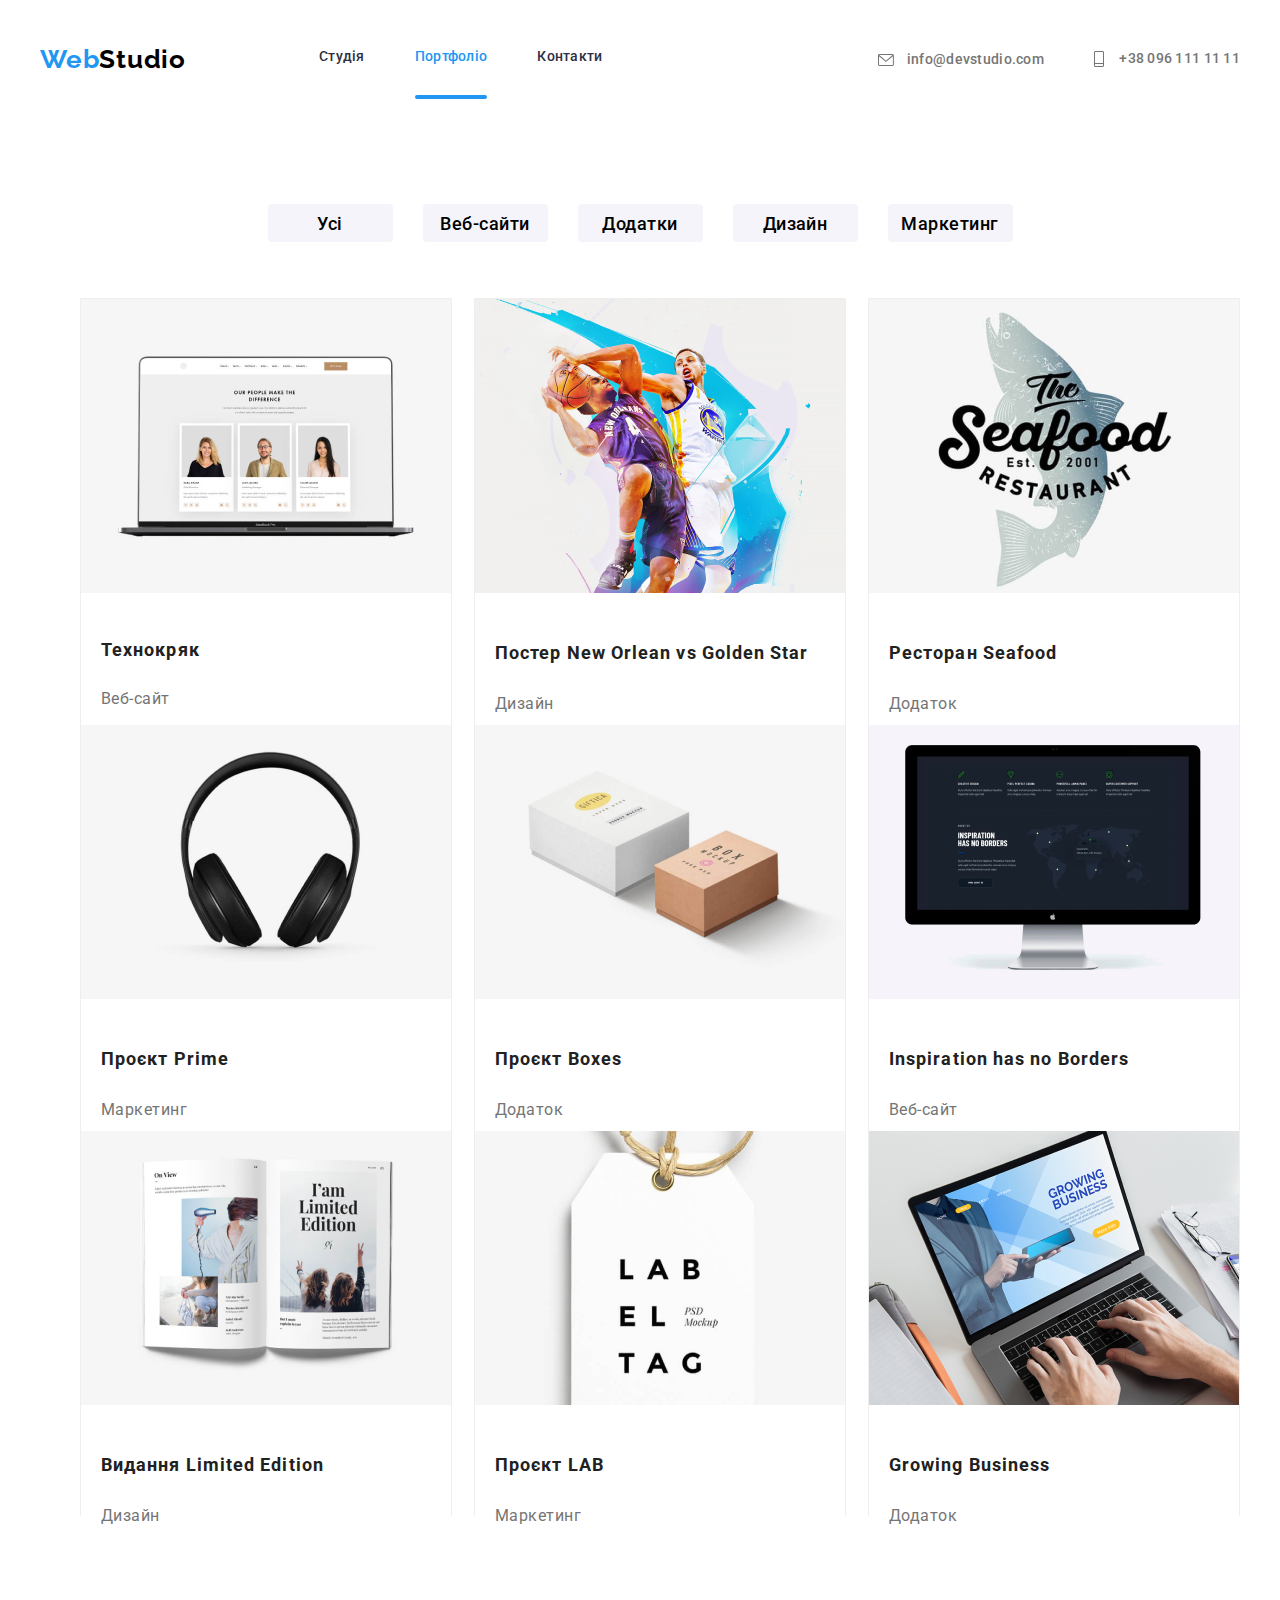
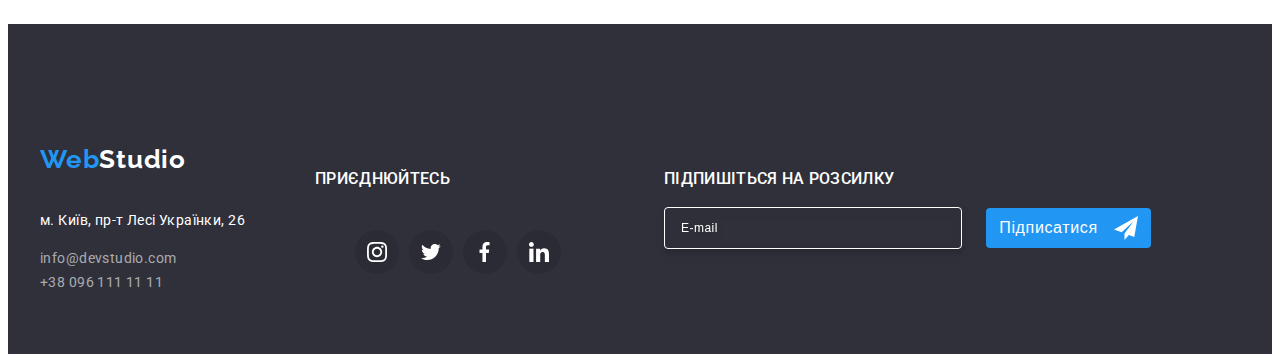
==== Portfolio.html @ cce48886 "main" ====
<!DOCTYPE html>
<html lang="en">
  <head>
    <meta charset="UTF-8" />
    <meta name="viewport" content="width=device-width, initial-scale=1.0" />
 <title class="web">WebStudio</title>
    <link rel="preconnect" href="https://fonts.googleapis.com" />
    <link rel="preconnect" href="https://fonts.gstatic.com" crossorigin />
    <link
      href="https://fonts.googleapis.com/css2?family=Raleway:wght@700&family=Roboto:wght@400;500;700;900&display=swap"
      rel="stylesheet"
    />
        <link rel="stylesheet" href="./css/style.css" />
  </head>
  <body>
    <header class="header">
      <div class="container header-list">
        
        <nav class="navigation">
          <a
          class="web"
          href="file:///Users/marianasafiulin/Desktop/GOITEENS/dz4-5.html"
          ><span class="web-part">Web</span>Studio</a
        >
          <ul class="nav-list">
            <li class="nav-item"><a class="nav-menu-link " href="./index.html">Студія</a></li>
            <li class="nav-item"><a class="nav-menu-link current" href="./Portfolio.html">Портфоліо</a></li>
            <li class="nav-item"><a class="nav-menu-link" href="#">Контакти</a></li>
          </ul>
        </nav>
        <ul class="addres-list">
          <li class="addres-item">
            <a class="addres-text" href="mailto:info@devstudio.com">
              <svg class="addres-svg" width="16px" height="12px">
                <use
                  class="addres-use-svg"
                  href="./images/symboldefs.svg#icon-mail"
                  width="16px"
                  height="12px"
                />
              </svg>
              info@devstudio.com</a
            >
          </li>
          <li class="addres-item">
            <a class="addres-text" href="tel:+380961111111">
              <svg class="addres-svg" width="12px" height="16px">
                <use
                  class="addres-use-svg"
                  href="./images/symboldefs.svg#icon-telephone-nm"
                  width="10px"
                  height="16px"
                />
              </svg>
              +38 096 111 11 11</a
            >
          </li>
        </ul>
      </div>
    </header>
    <main>
      <section class="portfolio-section">
      <div class="container">
      
      <div class="button-list">
        <button class="portf-button">Усі</button>
        <button class="portf-button">Веб-сайти</button>
        <button class="portf-button">Додатки</button>
        <button class="portf-button">Дизайн</button>
        <button class="portf-button">Маркетинг</button>
      </div>
   
      
        <ul class="portfolio-list">
          <li class="portf-list-item">

            <div class="portfolio-cover-image">
            <img src="./images/portfolio/img.png" alt="tehnocrack" />
            <p class="overflow-text">Ресурс пропонує комплексні<br>
              пропозиції з різним рівнем<br> функціоналу та сервісів. Все це<br> дозволить відвідувачу отримати<br> вичерпні відомості про компанію<br>
              чи приватну особу.</p>
            </div>
            <div class="portfolio-list-name">
            <h2 class="portf-list-work">Технокряк</h2>
            <p class="portf-work-section">Веб-сайт</p>
            </div>
          </li>
          <li class="portf-list-item">
            <div class="box"></div>
            <div class="portfolio-cover-image">
            <img
              src="./images/portfolio/img-2.png"
              alt="New Orlean vs Golden Star"
            />
            <p class="overflow-text">Ресурс пропонує комплексні<br>
              пропозиції з різним рівнем<br> функціоналу та сервісів. Все це<br> дозволить відвідувачу отримати<br> вичерпні відомості про компанію<br>
              чи приватну особу.</p>
            </div>
            <div class="portfolio-list-name">
            <h3 class="portf-list-work">Постер New Orlean vs Golden Star</h3>
            <p class="portf-work-section">Дизайн</p>
            </div>
          </li>
          <li class="portf-list-item">
            <div class="portfolio-cover-image">
            <img src="./images/portfolio/img-3.png" alt="Seafood" />
            <p class="overflow-text">Ресурс пропонує комплексні<br>
              пропозиції з різним рівнем<br> функціоналу та сервісів. Все це<br> дозволить відвідувачу отримати<br> вичерпні відомості про компанію<br>
              чи приватну особу.</p>
            </div>
            <div class="portfolio-list-name">
            <h3 class="portf-list-work">Ресторан Seafood</h3>
            <p class="portf-work-section">Додаток</p>
            </div>
          </li>
          <li class="portf-list-item">
            <div class="portfolio-cover-image">
            <img src="./images/portfolio/img-4.png" alt="Prime" /><p class="overflow-text">Ресурс пропонує комплексні<br>
              пропозиції з різним рівнем<br> функціоналу та сервісів. Все це<br> дозволить відвідувачу отримати<br> вичерпні відомості про компанію<br>
              чи приватну особу.</p>
            </div>
            <div class="portfolio-list-name">
            <h3 class="portf-list-work">Проєкт Prime</h3>
           
            <p class="portf-work-section">Маркетинг</p>
            </div>
          </li>
          <li class="portf-list-item">
            <div class="portfolio-cover-image">
            <img src="./images/portfolio/img-5.png" alt="Boxes" /><p class="overflow-text">Ресурс пропонує комплексні<br>
              пропозиції з різним рівнем<br> функціоналу та сервісів. Все це<br> дозволить відвідувачу отримати<br> вичерпні відомості про компанію<br>
              чи приватну особу.</p>
             </div>
             <div class="portfolio-list-name">
            <h3 class="portf-list-work">Проєкт Boxes</h3>
            <p class="portf-work-section">Додаток</p>
            </div>
          </li>
          <li class="portf-list-item">
            <div class="portfolio-cover-image">
            <img
              src="./images/portfolio/img-6.png"
              alt="Inspiration has no Borders"
            />
            <p class="overflow-text">Ресурс пропонує комплексні<br>
              пропозиції з різним рівнем<br> функціоналу та сервісів. Все це<br> дозволить відвідувачу отримати<br> вичерпні відомості про компанію<br>
              чи приватну особу.</p>
            </div>
            <div class="portfolio-list-name">
            <h3 class="portf-list-work">Inspiration has no Borders</h3>
            <p class="portf-work-section">Веб-сайт</p>
            </div>
          </li>
          <li class="portf-list-item">
            <div class="portfolio-cover-image">
            <img src="./images/portfolio/img-7.png" alt=" Limited Edition" />
            <p class="overflow-text">Ресурс пропонує комплексні<br>
              пропозиції з різним рівнем<br> функціоналу та сервісів. Все це<br> дозволить відвідувачу отримати<br> вичерпні відомості про компанію<br>
              чи приватну особу.</p>
            </div>
            <div class="portfolio-list-name">
            <h3 class="portf-list-work">Видання Limited Edition</h3>
            <p class="portf-work-section">Дизайн</p>
            </div>
          </li>
          <li class="portf-list-item">
            <div class="portfolio-cover-image">
            <img src="./images/portfolio/img-8.png" alt="LAB" />
            <p class="overflow-text">Ресурс пропонує комплексні<br>
              пропозиції з різним рівнем<br> функціоналу та сервісів. Все це<br> дозволить відвідувачу отримати<br> вичерпні відомості про компанію<br>
              чи приватну особу.</p>
            </div>
            <div class="portfolio-list-name">
            <h3 class="portf-list-work">Проєкт LAB</h3>
            <p class="portf-work-section">Маркетинг</p>
            </div>
          </li>
          <li class="portf-list-item">
            <div class="portfolio-cover-image">
            <img src="./images/portfolio/img-9.png" alt="Business" />
            <p class="overflow-text">Ресурс пропонує комплексні<br>
              пропозиції з різним рівнем<br> функціоналу та сервісів. Все це<br> дозволить відвідувачу отримати<br> вичерпні відомості про компанію<br>
              чи приватну особу.</p>
            </div>
            <div class="portfolio-list-name">
            
            <h3 class="portf-list-work">Growing Business</h3>
            <p class="portf-work-section">Додаток</p>
            </div>
          </li>
        </ul>
    
      </div>
    </section>
    </main>
    <footer class="footer">
      <div class="container">
        <!-- <section class="footer-content"> -->
          <div class="footer-content-item">
            <a
              href="file:///Users/marianasafiulin/Desktop/GOITEENS/dz4-5.html"
              class="web-footer"
              ><span class="web-footer-part">Web</span>Studio</a
            >

            <addres class="addres">
              <p class="addres-text-footer">м. Київ, пр-т Лесі Українки, 26</p>
              <a class="mail-footer" href="mailto:info@devstudio.com">
                info@devstudio.com</a
              >
              <br />
              <a class="tel-footer" href="tel:+380961111111">
                +38 096 111 11 11</a
              >
            </addres>
          </div>

          <div class="footer-social-svg">
            <h2 class="footer-svg-title">ПРИЄДНЮЙТЕСЬ</h2>
            <div class="footer-svg-box">
              <ul class="footer-background">
                <li>
                  <a class="footer-background-div">
                    <svg class="footer-svg" width="20" height="20">
                      <use
                        class="footer-use-svg"
                        href="./images/symboldefs.svg#icon-instagram"
                      />
                    </svg>
                  </a>
                </li>
                <li>
                  <a class="footer-background-div">
                    <svg class="footer-svg">
                      <use
                        class="footer-use-svg"
                        href="./images/symboldefs.svg#icon-twitter"
                      />
                    </svg>
                  </a>
                </li>
                <li>
                  <a class="footer-background-div">
                    <svg class="footer-svg">
                      <use
                        class="footer-use-svg"
                        href="./images/symboldefs.svg#icon-facebook"
                      />
                    </svg>
                  </a>
                </li>
                <li>
                  <a class="footer-background-div">
                    <svg class="footer-svg">
                      <use
                        class="footer-use-svg"
                        href="./images/symboldefs.svg#icon-linkedin"
                      />
                    </svg>
                  </a>
                </li>
              </ul>
            </div>
          </div>
          <div class="footer-media-form">
            <h2 class="footer-media-text">ПІДПИШІТЬСЯ НА РОЗСИЛКУ</h2>

            <form class="footer-form">
              <label class="footer-label">
                <input
                  class="footer-form-input"
                  type="email"
                  name="footer-email"
                  placeholder="E-mail"
                />
              </label>
              <button type="submit" class="footer-form-btn">
                Підписатися
                <svg class="footer-button-icon" width="24" height="24">
                  <use
                    href="./images/svg/symboldefs.svg#icon-icon-send"
                    width="24"
                    height="24"
                  ></use>
                </svg>
              </button>
            </form>
          </div>
        <!-- </section> -->
      </div>
    </footer>
  </body>
</html>
---- css/style.css ----
body {
  font-family: "Roboto", sans-serif;
  font-size: 14px;
  font-weight: 400;
}


ul {
  list-style-type: none;
}

.hero-btn {
  border-radius: 4px;
  background: #2196f3;
  border: none;
  box-shadow: 0px 4px 4px 0px rgba(0, 0, 0, 0.15);
}
.container {
  width: 1200px;
  padding: 0 15px;
  margin: 0 auto;
}

.header {
  display: flex;
  flex-direction: row;
  justify-content: center;
  align-items: center;
}
.header-list {
  display: flex;
  justify-content: space-between;
}

.web {
  color: #000;
  font-family: Raleway;
  font-size: 26px;
  font-style: normal;
  font-weight: 700;
  line-height: normal;
  letter-spacing: 0.78px;
  margin-right: 93px;
  text-decoration: none;
  transition-property: color;
  transition-duration: 250ms;
  animation-name: header-anim;
}
 .web-footer-part:hover {
  color: #2196f3;
}

.portfolio-list-name {
  position: relative;
  z-index: 2;
  background-color: #ffff;
  width: 370px;
  height: 108px;
  padding: 21px 0 0 0;
}


.web-part {
  color: #2196f3;
  font-family: "Raleway", sans-serif;
  font-size: 26px;
  font-style: normal;
  text-decoration: none;
  font-weight: 700;
  line-height: normal;
  letter-spacing: 0.78px;
}

.web:hover {
  color: #2196f3;
}

.web-footer:hover {
  color: #2196f3;
}

.navigation {
  display: flex;
  align-items: center;
}

.nav-list {
  display: flex;
  gap: 50px;
}
.addres-item {
  color: #757575;
  font-family: "Roboto", sans-serif;
  font-size: 14px;
  font-style: normal;
  font-weight: 500;
  line-height: normal;
  letter-spacing: 0.28px;
  animation-name: header-anim;
  
}

.addres-text {
  color: inherit;
  text-decoration: none;
  transition-property: color;
  transition-duration: 250ms;
  transition-timing-function: cubic-bezier(0.4, 0, 0.2, 1);
}

.addres-text:hover {
  color: #2196f3;
}

.addres-svg {
  margin-right: 10px;
  vertical-align: middle;
  fill: #757575;
  
}
.addres-use-svg {
  animation-name: fill;
  transition-property: fill;
    transition-duration: 250ms;
    transition-timing-function: cubic-bezier(0.4, 0, 0.2, 1);
  
}


.addres-item:hover .addres-use-svg {
  fill: #2196f3;
}

.nav-item {
  color: #212121;
  font-family: Roboto;
  font-size: 14px;
  font-style: normal;
  font-weight: 500;
  line-height: normal;
  letter-spacing: 0.28px;
  animation-name: header-anim;
}

@keyframes header-anim {
  0%{
    color: initial;
  }
  100%{
    color: #2196f3;
  }
}


.addres-list {
  display: flex;
  gap: 50px;
  align-items: center;
}


.nav-menu-link.current::after {
  content: "";
  position: relative;
  display: block;
  left: 0;
  top: 28px;
  bottom: -1px;
  height: 4px;
  background-color: #2196f3;
  border-radius: 2px;
  transition-property: color;
  transition-duration: 250ms;
  transition-timing-function: cubic-bezier(0.4, 0, 0.2, 1);
}

.nav-menu-link:hover {
  width: 100%;
  color: #2196f3;
}

.nav-menu-link.current {
  color: #2196f3;
}

.nav-menu-link {
  position: relative;
  color: #2e2f42;
  font-family: Roboto;
  font-size: 16px;
  font-style: normal;
  font-weight: 500;
  line-height: 1.5;
  letter-spacing: 0.02em;
  text-decoration: none;
  display: block;
  gap: 40px;
  font-size: 14px;
  transition-property: color;
  transition-duration: 250ms;
  transition-timing-function: cubic-bezier(0.4, 0, 0.2, 1);
}

.nav-item:hover .nav-menu-link {
  color: #2196f3;
}
.header-mail {
  color: #757575;
}
.header-telephone {
  color: #757575;
}

.hero {
  background-image: url("../images/overlay.jpg");
  opacity: 0, 5;
  background-repeat: no-repeat;
  background-color: #2f303a;
  padding-top: 200px;
  padding-bottom: 200px;
  background-position: center;

}

.hero-btn {
  color: #fff;
  text-align: center;
  font-family: Roboto;
  font-size: 16px;
  font-style: normal;
  font-weight: 700;
  line-height: 30px;
  padding: 10px 32px;
  display: block;
  margin: 0 auto;
}

.hero-title {
  width: 696px;
  height: 120px;
  color: #fff;
  text-align: center;
  font-family: Roboto;
  font-weight: 900;
  font-size: 44px;
  font-style: normal;
  text-transform: uppercase;
  margin: auto;
}

.title-h2 {
  margin-bottom: 50px;
  color: #212121;
    text-align: center;
    font-family: "Roboto", sans-serif;
    font-size: 36px;
    font-style: normal;
    font-weight: 700;
    line-height: normal;
    letter-spacing: 1.08px;
}

.team-list {
  display: flex;
  flex-direction: row;
}

.adventages-list {
  display: flex;
  gap: 30px;
}

.adventages-list-item::before {
  content: "";
  display: inline-block;
  width: 270px;
  height: 120px;
  background-color: #f5f4fa;
  background-repeat: no-repeat;
  background-position: center;
}

.adventages-list-item:nth-child(1)::before {
  background-image: url("../images/antena.svg");
}

.adventages-list-item:nth-child(2)::before {
  background-image: url("../images/astronaut.svg");
}

.adventages-list-item:nth-child(3)::before {
  background-image: url("../images/clock.svg");
}

.adventages-list-item:nth-child(4)::before {
  background-image: url("../images/diagram.svg");
}

.adventages-list-tittle {
  color: #212121;
  font-family: Roboto;
  font-size: 14px;
  font-style: normal;
  font-weight: 700;
  line-height: normal;
  letter-spacing: 0.42px;
  text-transform: uppercase;
  padding-top: 30px;
  padding-bottom: 10px;
}

.adventages-list-text {
  color: #757575;
  font-family: Roboto;
  font-size: 14px;
  font-style: normal;
  font-weight: 400;
  line-height: 24px; /* 171.429% */
  letter-spacing: 0.42px;
}

.photo {
  width: 270px;
  height: 260px;
  margin-bottom: 30px;
}

.work-title {
  margin-bottom: 50px;
  color: #212121;
  text-align: center;
  font-family: "Roboto", sans-serif;
  font-size: 36px;
  font-style: normal;
  font-weight: 700;
  line-height: normal;
  letter-spacing: 1.08px;
}

.work-list {
  display: flex;
  gap: 30px;
}

.work-list-item {
  position: relative;
}



.work-list-name {
  display: block;
  background-color: #2f303a;
  opacity: 80%;
  width: 370px;
  height: 70px;
  padding-top: 27px;
  position: relative;
  top: 73px;
}

.work-name-text {
  font-family: "Roboto", sans-serif;
  font-size: 14px;
  color: #fff;
  padding-top: 27px;
  position: absolute;
  width: 100%;
  bottom: 0;
  padding-bottom: 27px;
  text-transform: uppercase;
  text-align: center;
  background-color: rgba(47, 48, 58, 0.8);
}

.team-list {
  display: flex;
  gap: 30px;
}

.team {
  display: flex;
  padding-top: 94px;
  padding-bottom: 94px;
  text-align: center;
  background: #f5f4fa;
}

.team-user {
  border: #000;
  border-radius: 0px 0px 4px 4px;
  background: #fff;
  box-shadow: 0px 2px 1px 0px rgba(0, 0, 0, 0.2),
    0px 1px 1px 0px rgba(0, 0, 0, 0.14), 0px 1px 3px 0px rgba(0, 0, 0, 0.12);
  padding-bottom: 30px;
}



.background-div-svg {
  display: flex;
  justify-content: center;
  gap: 10px
  ;
}

.background-div {
  display: flex;
  justify-content: center;
  align-items: center;
  width: 44px;
  height: 44px;
  border: 2px solid none;
  border-radius: 45px;
  fill: #afb1b8;
  animation-name: svg-background;
  transition-property: background-color;
  transition-duration: 250ms;
  transition-timing-function: cubic-bezier(0.4, 0, 0.2, 1);
}

.background-div:hover {
  background-color: #2196f3;
  fill: #fff;
  border: 2px solid none;
  border-radius: 45px;
  
}

.footer-svg {
  width: 20px;
  height: 20px;
  background-size: 44px;
}

.footer-background-div {
  display: flex;
  justify-content: center;
  align-items: center;
  width: 44px;
  height: 44px;
  border: 2px solid none;
  border-radius: 45px;
  fill: #fff;
  background-color: rgba(0, 0, 0, 10%);
  margin-right: 10px;
  animation-name: svg-background;
  transition-property: background-color;
  transition-duration: 250ms;
  transition-timing-function: cubic-bezier(0.4, 0, 0.2, 1);
}

@keyframes svg-background{
  0%{
    background-color: initial;
  }
  100%{
    background-color: #2196f3;
  }
}

.footer-background-div:hover {
  background-color: #2196f3;
  fill: #fff;
  border: 2px solid none;
  border-radius: 45px;
  
}

.footer-svg-title {
  text-align: center;
  color: #fff;
  font-family: "Roboto", sans-serif;
  font-weight: 500;
  font-size: 16px;
  line-height: 1.5;
  letter-spacing: 0.02em;
}

.work-svg {
  width: 20px;
  height: 20px;
  background-size: 44px;
}

.work-svg:hover {
  fill: #fff;
}

.name {
  color: #212121;
  text-align: center;
  font-family: Roboto;
  font-size: 16px;
  font-style: normal;
  font-weight: 500;
  line-height: normal;
  letter-spacing: 0.48px;
}

.robota {
  color: #757575;
  text-align: center;
  font-family: Roboto;
  font-size: 16px;
  font-style: normal;
  font-weight: 400;
  line-height: normal;
  letter-spacing: 0.48px;
  margin: 10px 0 30px 0;
  
}

.mail-footer,
.tel-footer {
  color: rgba(255, 255, 255, 0.6);
  font-family: Roboto;
  font-size: 14px;
  font-style: normal;
  font-weight: 400;
  line-height: 24px; /* 171.429% */
  letter-spacing: 0.42px;
  text-decoration: none;
}

.addres {
  color: #fff;
  font-family: Roboto;
  font-size: 14px;
  font-style: normal;
  font-weight: 400;
  line-height: 24px; /* 171.429% */
  letter-spacing: 0.42px;
}

.adventages {
  padding-top: 94px;
  padding-bottom: 94px;
}

.work {
  display: flex;
  padding-bottom: 94px;
  text-align: center;
}

.users {
  padding: 94px 0 94px 0;
}

.users-list-title {
  text-align: center;
  margin-bottom: 50px;
  color: #212121;
    font-family: "Roboto", sans-serif;
    font-size: 36px;
    font-style: normal;
    font-weight: 700;
    line-height: normal;
    letter-spacing: 1.08px;
}

.users-box {
  display: flex;
  padding-top: 94px;
  padding-bottom: 95px;
  display: flex;
  justify-content: space-between;
}

.users-list {
  display: flex;
  gap: 30px;
}

.users-list-box {
  display: flex;
  align-items: center;
  width: 170px;
  height: 92px;
  border: #afb1b8 1px solid;
  border-radius: 4px;
  transition-property: color;
  transition-duration: 250ms;
  transition-timing-function: cubic-bezier(0.4, 0, 0.2, 1);
}

.users-list-box:hover .user-svg-use {
  fill: #2196f3;
}

.users-list-box:hover {
  border-color: #2196f3;
  border-radius: 4px;
  
}

.users-svg {
  fill: #afb1b8;
  animation-name: fill;
  transition-property: fill;
    transition-duration: 250ms;
    transition-timing-function: cubic-bezier(0.4, 0, 0.2, 1);
  
}

.users-list-svg {
  display: block;
  margin: 0 auto;
  transition-property: border;
  transition-duration: 250ms;
  transition-timing-function: cubic-bezier(0.4, 0, 0.2, 1);
  
}

.users-list-svg:hover {
  border: #2196f3;
  
}

.users-list-box:hover .users-svg {
  fill: #2196f3;
  
}

.web-footer-part {
  color: #2196f3;
  text-decoration: none;
  font-family: Raleway;
  font-size: 26px;
  font-style: normal;
  font-weight: 700;
  line-height: normal;
  letter-spacing: 0.78px;
  text-decoration: none;
}

.web-footer {
  color: #fff;
  font-family: Raleway;
  font-size: 26px;
  font-style: normal;
  font-weight: 700;
  line-height: normal;
  letter-spacing: 0.78px;
  padding-top: 60px;
  text-decoration: none;
}

.addres {
  padding-top: 10px;
}

.mail-footer {
  padding-top: 5px;
}

.tel-footer {
  padding-top: 5px;
  padding-bottom: 60px;
}



.footer-background {
  display: flex;
  justify-content: center;
}

.footer-content-item {
  margin-right: 70px;
}

.footer-social-svg {
  margin-top: 70px;
  margin-right: 93px;
}

/* portfolio */



.portf-button {
  width: 125px;
  height: 38px;
  flex-shrink: 0;
  border-radius: 4px;
  background: #f5f4fa;
  transition-property: background-color;
  transition-duration: 250ms;
  transition-timing-function: cubic-bezier(0.4, 0, 0.2, 1);
}
.portf-button:hover {
  background-color: #2196f3;
  color: #fff;
}



.header-list {
  display: flex;
  justify-content: space-between;
  padding: 24px 0 25px 0;
}




.portfolio-list {
  display: flex;
  flex-wrap: wrap;
  justify-content: space-between;
  margin-top: 56px;
  

}

.portfolio-section {
  padding-bottom: 94px;
}

.portf-button {
  background-color: #f5f4fa;
  text-align: center;
  font-family: Roboto;
  font-size: 16px;
  font-style: normal;
  font-weight: 500;
  letter-spacing: 0.48px;
  font-size: large;
  border: none;
  width: 125px;
  height: 38px;
  flex-shrink: 0;
  border-radius: 4px;
  background: #f5f4fa;
}

.button-div {
  display: flex;
  justify-content: center;
}

.button-list {
  display: flex;
  justify-content: center;
  gap: 30px;
  margin-top: 94px;
}
.container-portfolio {
  width: 1200px;
}







.portf-list-item:hover .overflow-text {
  background-color: rgba(6, 139, 255, 0.9);
  transform: translateY(0);
  transition: transform 250ms cubic-bezier(0.4, 0, 0.2, 1);
  
  
}
.portf-list-item {
  width: 370px;
  height: 404px;
  border: 1px solid #EEEEEE;
}
.portfolio-cover-image {
  width: 370px;
  position: relative;
   overflow: hidden; 
  
}
.overflow-text {
  padding: 63px 44px 63px 24px;
  font-size: 18px;
  letter-spacing: 0.02em;
  line-height: 1.5;
  position: absolute;
  top: 0;
  width: 370px;
  height: 294px;
  align-items: center;
  justify-content: center;
  color: #fff;
  background: #2196f3;
  transform: translateY(100%); 
  transition: transform 250ms cubic-bezier(0.4, 0, 0.2, 1); 
}

.portf-list-item:hover {
  box-shadow: 0px 2px 1px 0px rgba(0, 0, 0, 0.2),
    0px 1px 1px 0px rgba(0, 0, 0, 0.14), 0px 1px 3px 0px rgba(0, 0, 0, 0.12);
}

.portf-list-work {
  color: #212121;
  font-family: Roboto;
  font-size: 18px;
  font-style: normal;
  font-weight: 700;
  line-height: 36px; /* 200% */
  letter-spacing: 1.08px;
  margin-left: 20px;
}

.portf-work-section {
  color: #757575;
  font-family: Roboto;
  font-size: 16px;
  font-style: normal;
  font-weight: 400;
  line-height: 30px; /* 187.5% */
  letter-spacing: 0.48px;
  margin-bottom: 20px;
  margin-left: 20px;
}

footer {
  background: #2f303a;
}

.web-footer-part {
  color: #2196f3;

  font-family: Raleway;
  font-size: 26px;
  font-style: normal;
  font-weight: 700;
  line-height: normal;
  letter-spacing: 0.78px;
}

.web-footer {
  color: #fff;
  font-family: Raleway;
  font-size: 26px;
  font-style: normal;
  font-weight: 700;
  line-height: normal;
  letter-spacing: 0.78px;
  padding-top: 60px;
  margin-bottom: 20px;
  display: inline-block;
  transition-property: color;
  transition-duration: 250ms;
  transition-timing-function: cubic-bezier(0.4, 0, 0.2, 1);
}

.addres {
  padding-top: 20px;
}

.mail-footer {
  padding-top: 5px;
}

.tel-footer {
  padding-top: 5px;
  padding-bottom: 60px;
}

.mail-footer,
.tel-footer {
  color: rgba(255, 255, 255, 0.6);
  font-family: Roboto;
  font-size: 14px;
  font-style: normal;
  font-weight: 400;
  line-height: 24px; /* 171.429% */
  letter-spacing: 0.42px;
}

.addres {
  color: #fff;
  font-family: Roboto;
  font-size: 14px;
  font-style: normal;
  font-weight: 400;
  line-height: 24px; /* 171.429% */
  letter-spacing: 0.42px;
  margin-top: 20px;
}

.footer-background {
  display: flex;
  justify-content: center;
}

.footer {
  padding-top: 60px;
  padding-bottom: 60px;
  background-color: #2f303a;
}
.footer .container {
  display: flex;
}

.footer-svg {
  width: 20px;
  height: 20px;
  background-size: 44px;
}



.footer-background-div {
  display: flex;
  justify-content: center;
  align-items: center;
  width: 44px;
  height: 44px;
  border: 2px solid none;
  border-radius: 45px;
  fill: #fff;
  background-color: rgba(0, 0, 0, 10%);
  margin-right: 10px;
}

.footer-background-div:hover {
  background-color: #2196f3;
  fill: #fff;
  border: 2px solid none;
  border-radius: 45px;
  transition-duration: 250ms;
  transition-timing-function: cubic-bezier(0.4, 0, 0.2, 1);
}

.footer-svg-title {
  text-align: start;
  color: #fff;
  font-family: "Roboto", sans-serif;
  margin-bottom: 25px;
  display: inline-block;
}

.footer-media-form {
  justify-content: flex-start;
  align-items: flex-start;
  margin-top: 70px;
}

.footer-media-text {
  font-weight: 500;
  font-size: 16px;
  line-height: 1.5;
  letter-spacing: 0.02em;
  color: #fff;
  margin-bottom: 16px;
}

.container-svg-footer {
  display: flex;
  gap: 24px;
  border-radius: 50%;
  width: 100%;
  height: 100%;
  justify-content: center;
  align-items: center;
  background-color: #2196f3;
  fill: #fff;
  transition: background-color 250ms cubic-bezier(0.4, 0, 0.2, 1);
}

.footer-form {
  display: flex;
  gap: 24px;
  flex-direction: inherit;
  align-items: center;
}

.footer-form-input {
  width: 264px;
  height: 40px;
  border-radius: 4px;
  border: 1px solid var(--WHITE, #fff);
  box-shadow: 0px 4px 4px 0px rgba(0, 0, 0, 0.15);
  background-color: transparent;
  padding: 0 16px;
  font-size: 12px;
  line-height: 1.5;
  letter-spacing: 0.04em;
  filter: drop-shadow(0px 4px 4px rgba(0, 0, 0, 0.15));
  color: #ffffff;
}
.footer-form-input::placeholder {
  color: #fff;
}
.footer-form-btn {
  height: 40px;
  min-width: 165px;

  display: inline-flex;
  justify-content: center;
  align-items: center;

  border-radius: 4px;
  color: #fff;
  background-color: #2196f3;
  border: none;
  color: #fff;
  text-align: center;

  font-size: 16px;

  font-weight: 500;
  line-height: 1.5;
  letter-spacing: 0.04em;
  cursor: pointer;
}

.footer-form-btn:hover {
  background-color: #2196f3;
  transition: transform 250ms cubic-bezier(0.4, 0, 0.2, 1), opacity 250ms cubic-bezier(0.4, 0, 0.2, 1); /* Анімація для transform і opacity */

}

.footer-form-btn:focus {
  background-color: #2196f3;
}
.footer-button-icon {
  margin-left: 16px;
  fill: #fff;
}

.privacy-policy-link {
  color: #2196f3;
}

.backdrop {
  align-items: center;
  justify-content: center;
  display: flex;
  position: fixed;
  top: 0;
  left: 0;
  width: 100%;
  height: 100%;
  background-color: rgba(0, 0, 0, 0.5);
  opacity: 1;
  z-index: 9;
  transition: opacity 250ms cubic-bezier(0.4, 0, 0.2, 1);
}
.modal {
  position: absolute;
  width: 528px;
  padding: 40px;
  padding: 15px;
  background-color: #ffffff;
  border-radius: 4px;
  transform: translate(-2%, -1%);
  transition: transform 250ms cubic-bezier(0.4, 0, 0.2, 1);
}

.modal-title {
  font-family: "Roboto", sans-serif;
  font-weight: 700;
  font-size: 20px;
  letter-spacing: 0.03em;
  text-align: center;

  margin-bottom: 12px;
}
.modal-list {
  display: flex;
  flex-direction: column;
  margin-bottom: 20px;
}
.modal-list-label {
  letter-spacing: 0.01em;

  padding-right: 7px;
  position: relative;
  font-size: 12px;
}
.modal-list-input {
  border: 1px solid rgba(33, 33, 33, 0.2);
  border-radius: 4px;
  width: 100%;
  padding: 12px 20px 12px 42px;
  margin-top: 4px;
  outline: none;
  cursor: pointer;
}
.modal-svg {
  position: absolute;
  left: 16px;
  top: 17px;
}
.modal-list-input:hover {
  border-color: #2196f3;
  transition-duration: 250ms;
  transition-timing-function: cubic-bezier(0.4, 0, 0.2, 1);
}
.modal-list-input:hover + .modal-svg {
  fill: #2196f3;
  animation-name: fill;
  transition-property: fill;
    transition-duration: 250ms;
    transition-timing-function: cubic-bezier(0.4, 0, 0.2, 1);
  
}

@keyframes fill {
  0% {
    fill: initial;
  }
  100% {
    fill: #2196f3;
  }
}
.modal-textarea {
  width: 100%;
  height: 120px;

  font-size: 12px;
  line-height: 1.17;
  letter-spacing: 0.04em;
  color: #afb1b8;
  border: 1px solid #afb1b8;
  border-radius: 4px;
  background-color: transparent;
  padding: 8px 16px;
  margin: 8px 0 0 0;
}
.div-modal-check {
  width: 16px;
  height: 15px;
  border: 2px solid #212121;
  margin-right: 5px;
}
.div-modal-check:checked::after {
  display: flex;
  justify-content: center;
  align-items: center;
  background-color: #2196f3;
  border: 3px solid #2196f3;
}

.modal-list-item {
  margin-bottom: 8px;
}
.div-modal-text {
  font-weight: 400;
  font-size: 14px;
  line-height: 1.71;
  letter-spacing: 0.03em;
  color: #757575;
  text-align: center;
  margin-bottom: 40px;
}
.div-modal-link {
  color: #2196f3;
  text-decoration: underline;
}
.div-modal-bth-sbm {
  width: 200px;
  height: 50px;
  display: block;
  border: none;
  border-radius: 4px;
  box-shadow: 0 4px 4px 0 rgba(0, 0, 0, 0.5);
  font-weight: 700;
  font-size: 16px;
  line-height: 1, 87;
  margin: 0 auto;
  cursor: pointer;
  letter-spacing: 0.06em;
  color: #fff;
  background-color: #2196f3;
}
.div-modal-bth-close {
  right: px;
  width: 30px;
  height: 30px;
  border-radius: 50px;
  background-color: #fff;
  cursor: pointer;
  border: 1px solid #1e1e1e10;
  position: relative;
  left: 468px;
}
.div-modal-svg-close {
  fill: #757575;
  width: 11px;
  height: 11px;
}
.div-modal-btn-close:hover {
  fill: #2196f3;
  animation-name: fill;
  transition-property: fill;
    transition-duration: 250ms;
    transition-timing-function: cubic-bezier(0.4, 0, 0.2, 1);
}
.is-hidden {
  opacity: 0;
  pointer-events: none;
}
.no-scroll {
  overflow: hidden;
}

.input-wrap {
  margin-top: 8px;
  position: relative;
}

.modal-list-name {
  color: #757575;
}
.modal-textarea:hover {
  border-color: #2196f3;
  animation-name: input-border;
  
  
}

@keyframes input-border {
  0% {
    fill: initial;
  }
  100% {
    fill: #2196f3;
  }
}
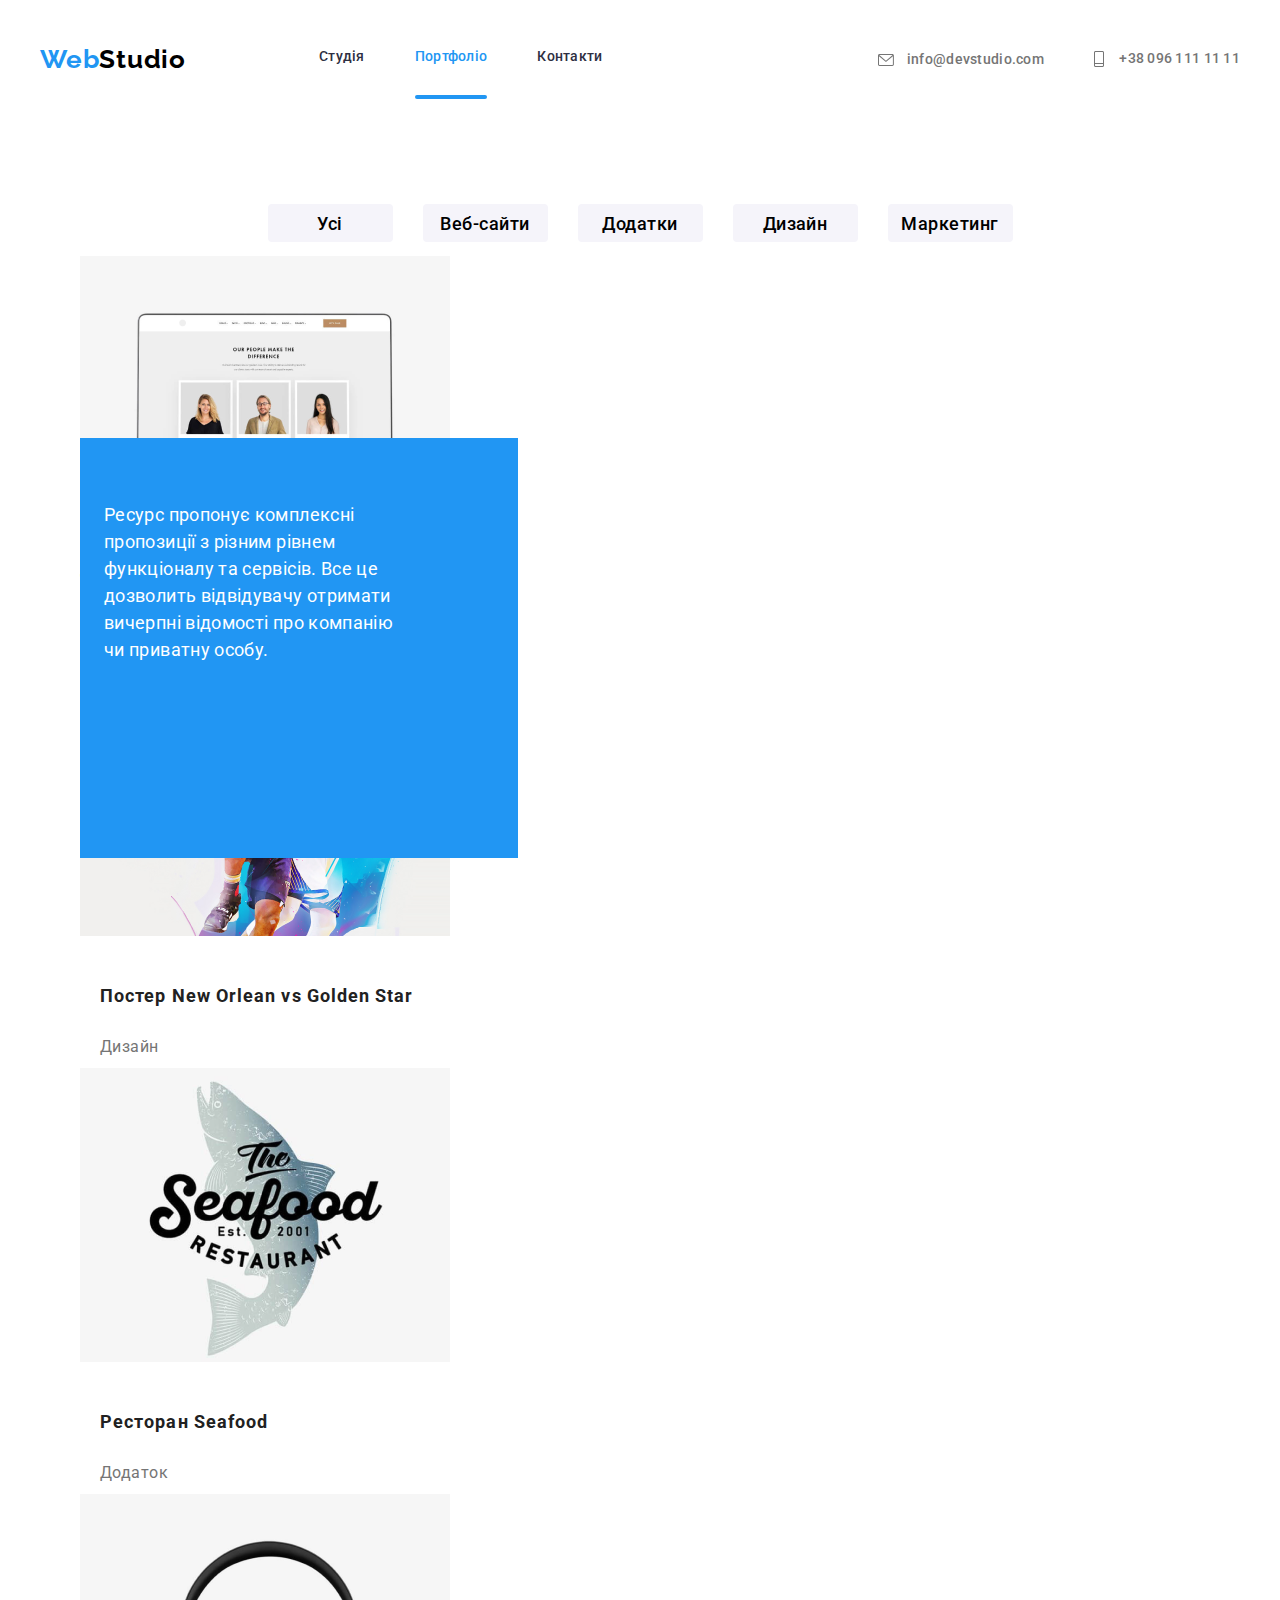
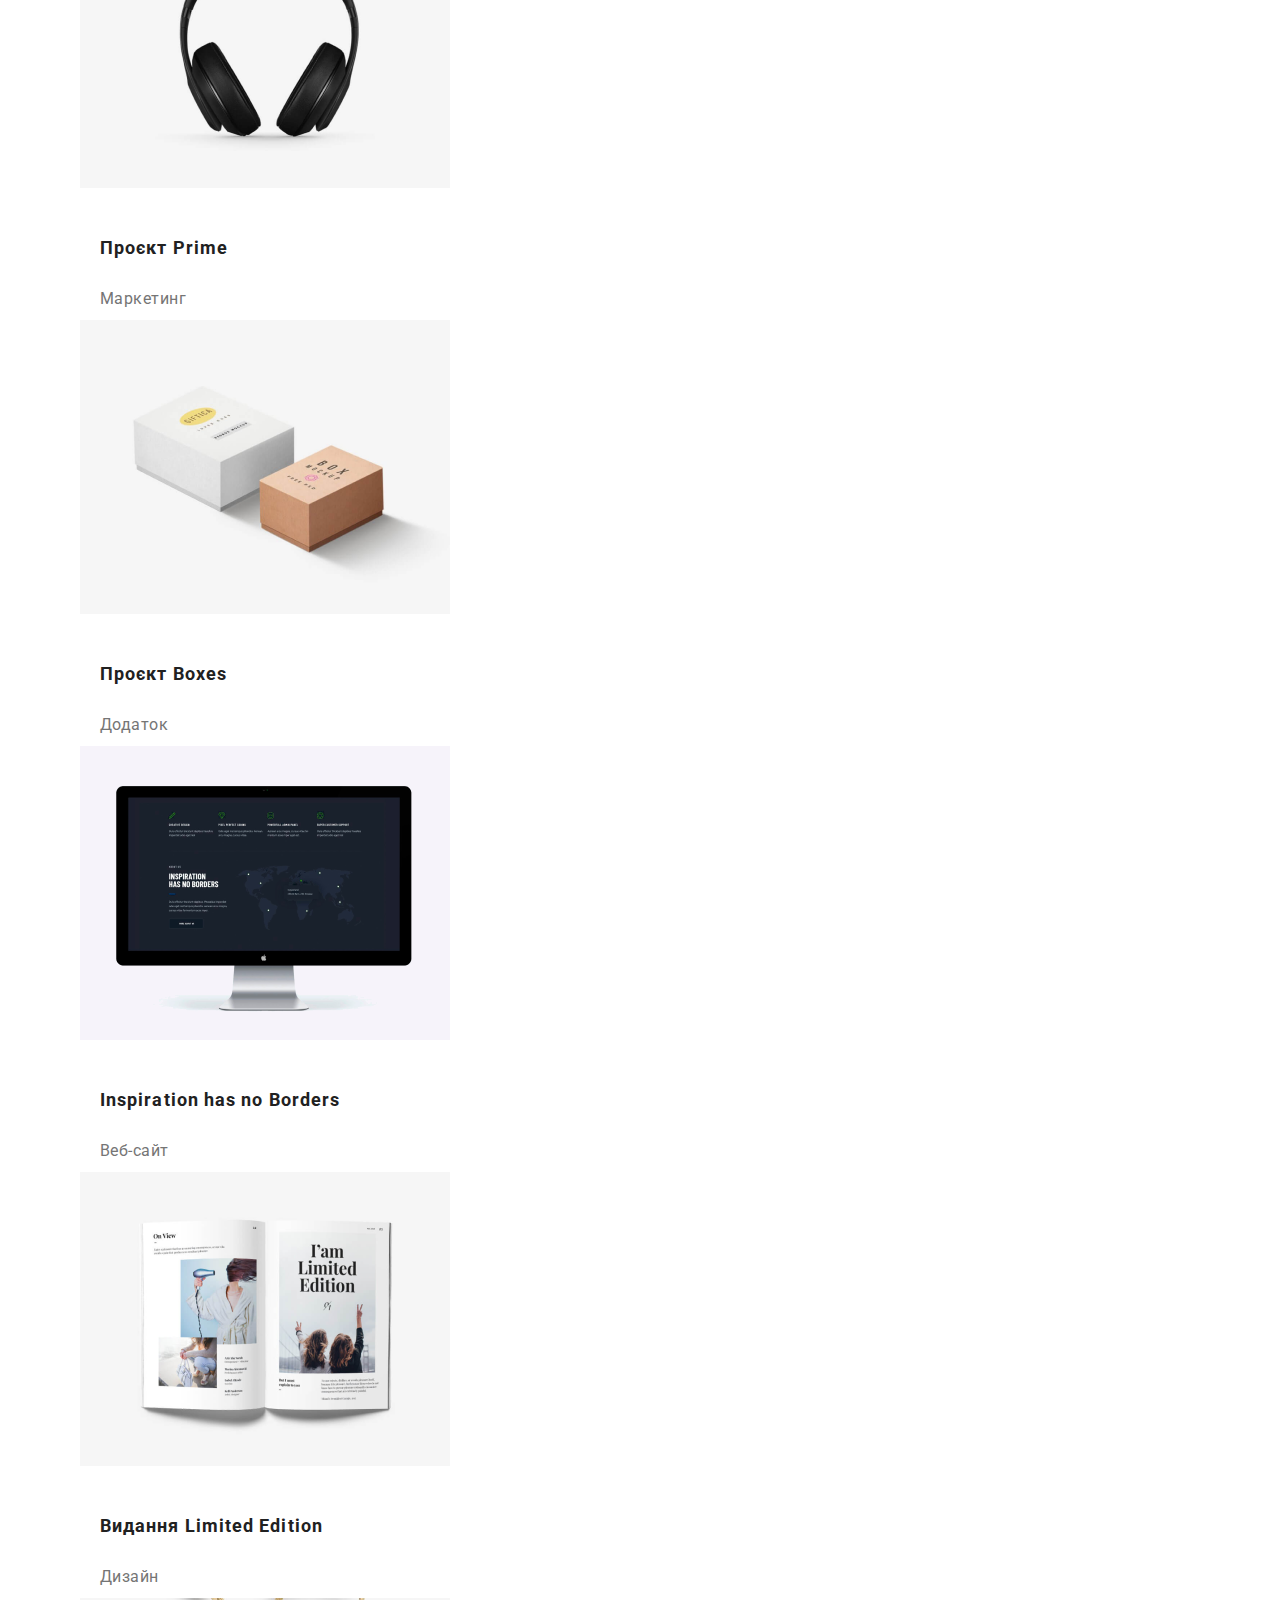
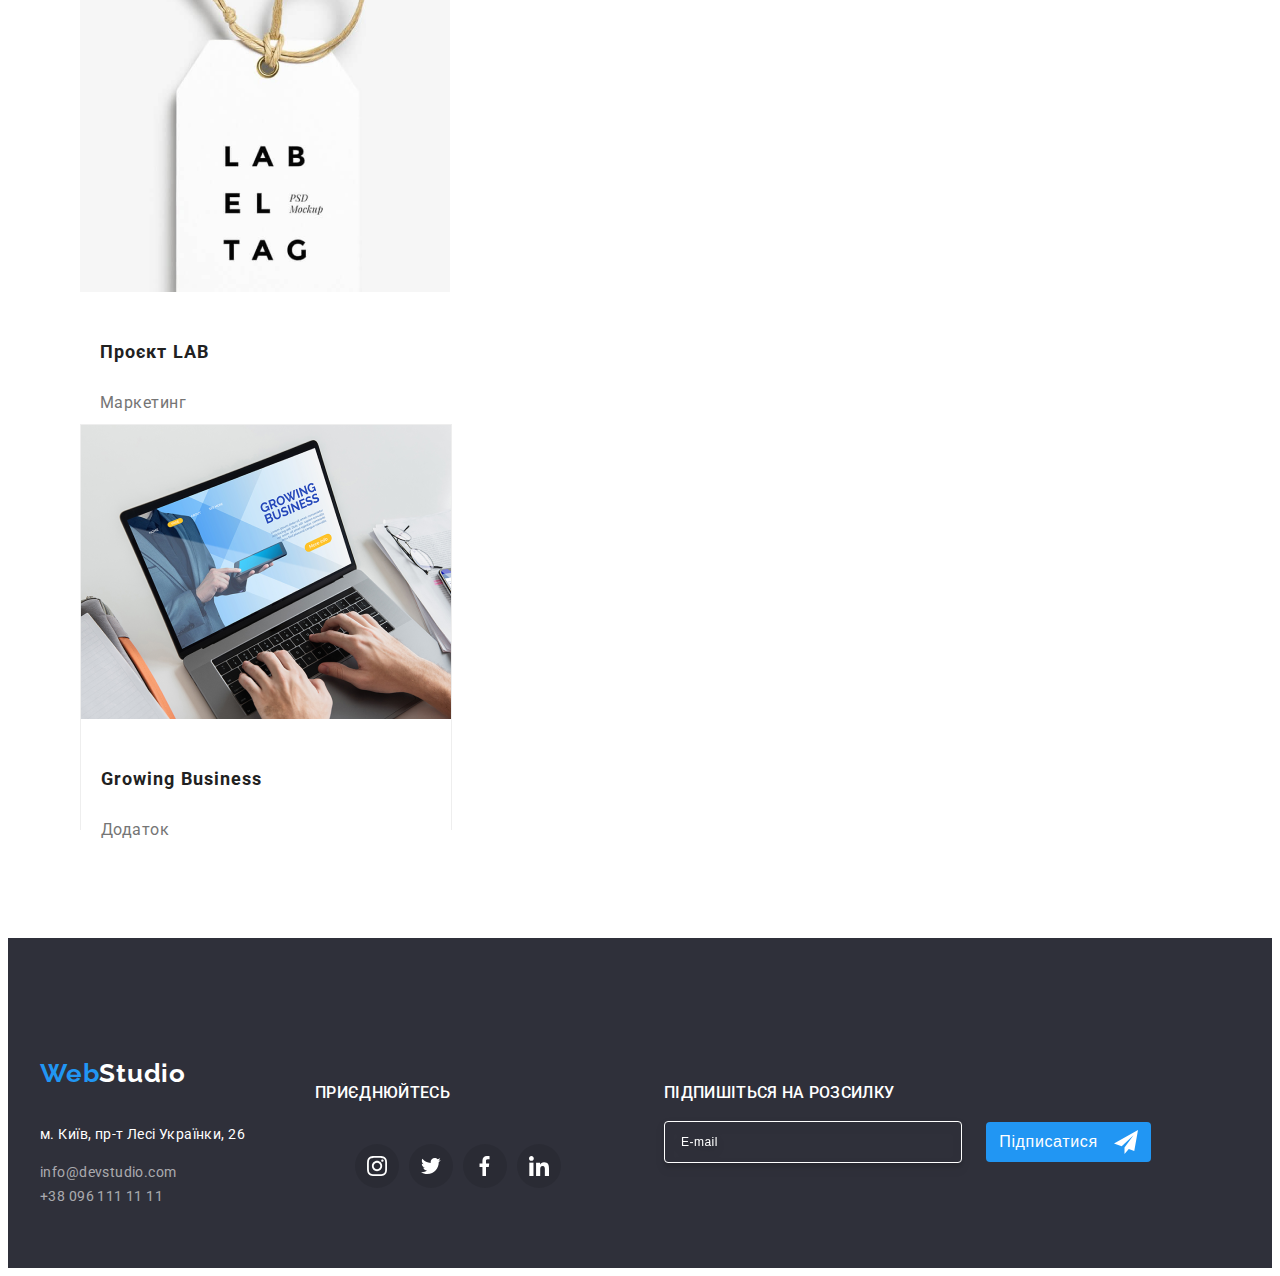
==== commit 2d96d6eb: "scss" ====
--- a/Portfolio.html
+++ b/Portfolio.html
@@ -71,23 +71,23 @@
       </div>
    
       
-        <ul class="portfolio-list">
-          <li class="portf-list-item">
-
-            <div class="portfolio-cover-image">
+        <ul class="cards-list">
+          <li class="cards-list__item">
+
+            <div class="cards-list__thumb">
             <img src="./images/portfolio/img.png" alt="tehnocrack" />
             <p class="overflow-text">Ресурс пропонує комплексні<br>
               пропозиції з різним рівнем<br> функціоналу та сервісів. Все це<br> дозволить відвідувачу отримати<br> вичерпні відомості про компанію<br>
               чи приватну особу.</p>
             </div>
-            <div class="portfolio-list-name">
-            <h2 class="portf-list-work">Технокряк</h2>
-            <p class="portf-work-section">Веб-сайт</p>
-            </div>
-          </li>
-          <li class="portf-list-item">
-            <div class="box"></div>
-            <div class="portfolio-cover-image">
+            <div class="cards-list__name">
+            <h2 class="cards-list__work">Технокряк</h2>
+            <p class="cards-list__section">Веб-сайт</p>
+            </div>
+          </li>
+          <li class="cards-list__item">
+            
+            <div class="cards-list__thumb">
             <img
               src="./images/portfolio/img-2.png"
               alt="New Orlean vs Golden Star"
@@ -101,8 +101,8 @@
             <p class="portf-work-section">Дизайн</p>
             </div>
           </li>
-          <li class="portf-list-item">
-            <div class="portfolio-cover-image">
+          <li class="cards-list__item">
+            <div class="cards-list__thumb">
             <img src="./images/portfolio/img-3.png" alt="Seafood" />
             <p class="overflow-text">Ресурс пропонує комплексні<br>
               пропозиції з різним рівнем<br> функціоналу та сервісів. Все це<br> дозволить відвідувачу отримати<br> вичерпні відомості про компанію<br>
@@ -113,7 +113,7 @@
             <p class="portf-work-section">Додаток</p>
             </div>
           </li>
-          <li class="portf-list-item">
+          <li class="cards-list__item">
             <div class="portfolio-cover-image">
             <img src="./images/portfolio/img-4.png" alt="Prime" /><p class="overflow-text">Ресурс пропонує комплексні<br>
               пропозиції з різним рівнем<br> функціоналу та сервісів. Все це<br> дозволить відвідувачу отримати<br> вичерпні відомості про компанію<br>
@@ -125,7 +125,7 @@
             <p class="portf-work-section">Маркетинг</p>
             </div>
           </li>
-          <li class="portf-list-item">
+          <li class="cards-list__item">
             <div class="portfolio-cover-image">
             <img src="./images/portfolio/img-5.png" alt="Boxes" /><p class="overflow-text">Ресурс пропонує комплексні<br>
               пропозиції з різним рівнем<br> функціоналу та сервісів. Все це<br> дозволить відвідувачу отримати<br> вичерпні відомості про компанію<br>
@@ -136,7 +136,7 @@
             <p class="portf-work-section">Додаток</p>
             </div>
           </li>
-          <li class="portf-list-item">
+          <li class="cards-list__item">
             <div class="portfolio-cover-image">
             <img
               src="./images/portfolio/img-6.png"
@@ -151,7 +151,7 @@
             <p class="portf-work-section">Веб-сайт</p>
             </div>
           </li>
-          <li class="portf-list-item">
+          <li class="cards-list__item">
             <div class="portfolio-cover-image">
             <img src="./images/portfolio/img-7.png" alt=" Limited Edition" />
             <p class="overflow-text">Ресурс пропонує комплексні<br>
@@ -163,7 +163,7 @@
             <p class="portf-work-section">Дизайн</p>
             </div>
           </li>
-          <li class="portf-list-item">
+          <li class="cards-list__item">
             <div class="portfolio-cover-image">
             <img src="./images/portfolio/img-8.png" alt="LAB" />
             <p class="overflow-text">Ресурс пропонує комплексні<br>
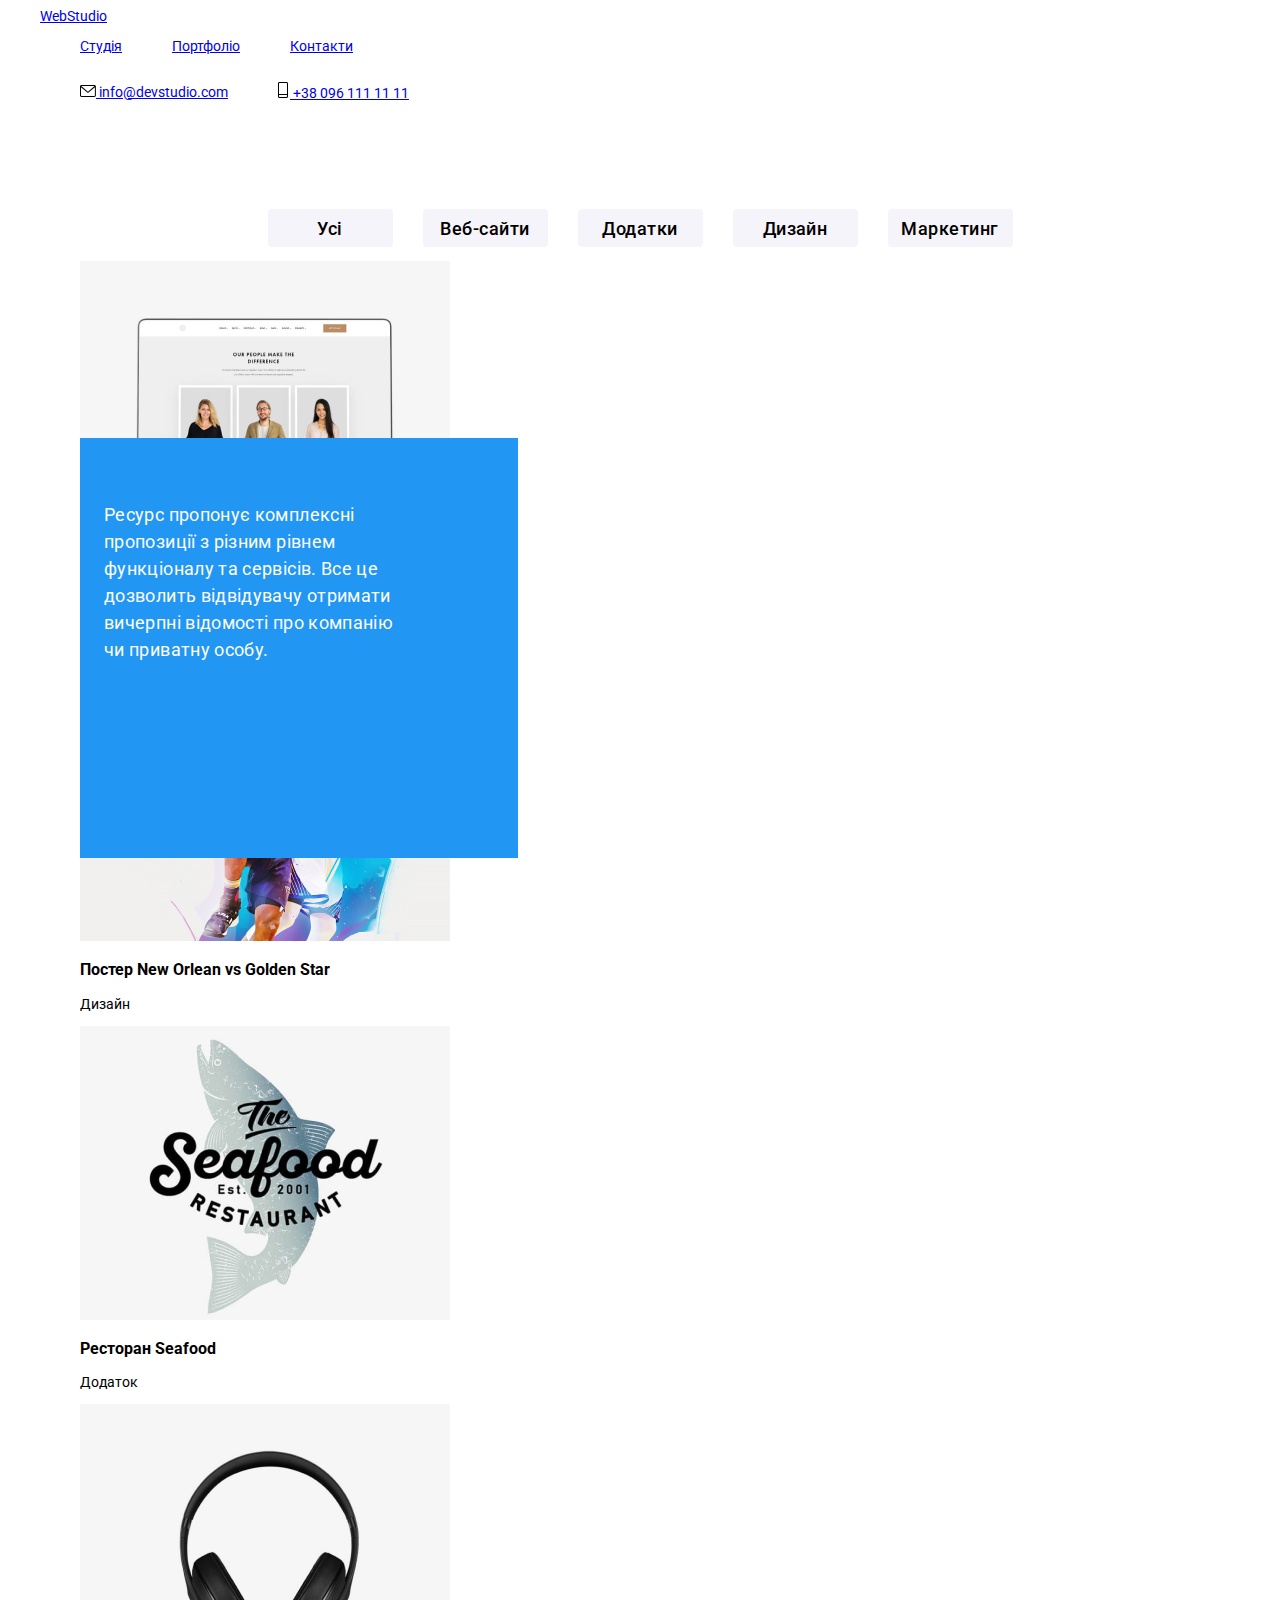
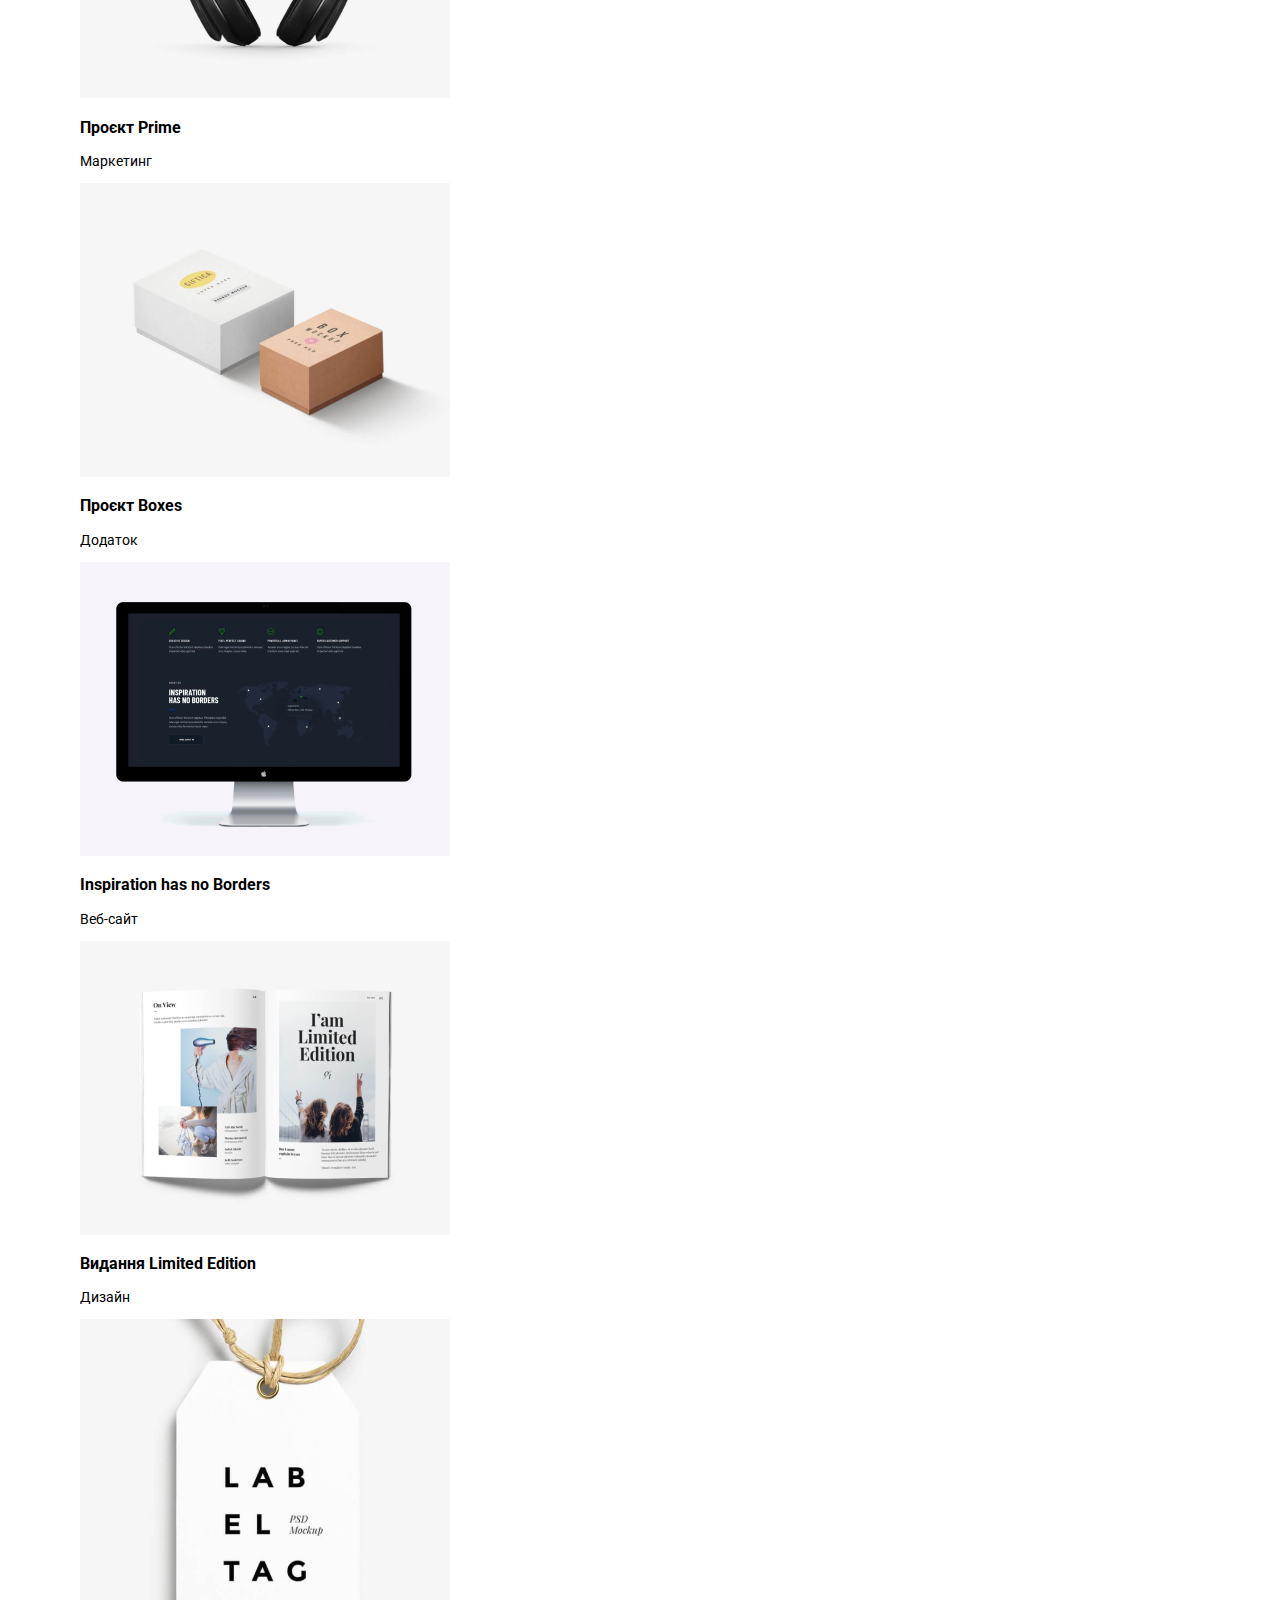
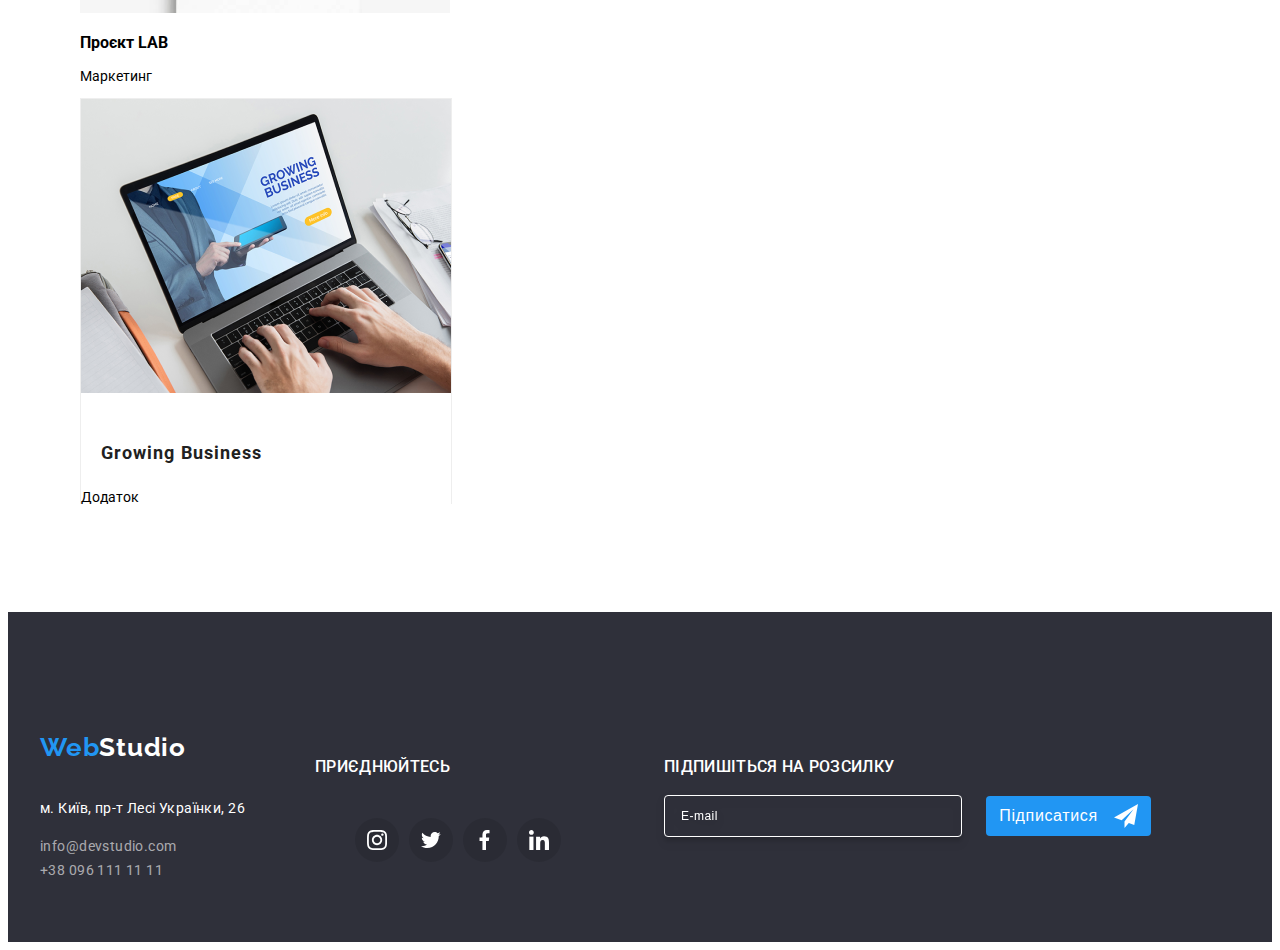
==== commit 8e9b1fb3: "rg" ====
--- a/Portfolio.html
+++ b/Portfolio.html
@@ -14,26 +14,30 @@
   </head>
   <body>
     <header class="header">
-      <div class="container header-list">
+      <div class="container">
+        <div class="header-spacer">
         
+        
+          <a
+          class="logo header-spacer__logo"
+          href="file:///Users/marianasafiulin/Desktop/GOITEENS/dz4-5.html"
+          ><span class="header-spacer__logo header-spacer__logo--studio">Web</span>Studio</a
+        >
         <nav class="navigation">
-          <a
-          class="web"
-          href="file:///Users/marianasafiulin/Desktop/GOITEENS/dz4-5.html"
-          ><span class="web-part">Web</span>Studio</a
-        >
           <ul class="nav-list">
-            <li class="nav-item"><a class="nav-menu-link " href="./index.html">Студія</a></li>
-            <li class="nav-item"><a class="nav-menu-link current" href="./Portfolio.html">Портфоліо</a></li>
-            <li class="nav-item"><a class="nav-menu-link" href="#">Контакти</a></li>
+            <li class="nav-list__item"><a class="nav-list__link nav-list__link--current" href="./index.html">Студія</a></li>
+            <li class="nav-list__item"><a class="nav-list__link" href="./Portfolio.html">Портфоліо</a></li>
+            <li class="nav-list__item"><a class="nav-list__link" href="#">Контакти</a></li>
           </ul>
         </nav>
+      </div>
+
         <ul class="addres-list">
-          <li class="addres-item">
-            <a class="addres-text" href="mailto:info@devstudio.com">
-              <svg class="addres-svg" width="16px" height="12px">
+          <li class="addres-list__item">
+            <a class="addres-list__link" href="mailto:info@devstudio.com">
+              <svg class="addres-list__svg" width="16px" height="12px">
                 <use
-                  class="addres-use-svg"
+                class="addres-list__icon"
                   href="./images/symboldefs.svg#icon-mail"
                   width="16px"
                   height="12px"
@@ -42,11 +46,11 @@
               info@devstudio.com</a
             >
           </li>
-          <li class="addres-item">
-            <a class="addres-text" href="tel:+380961111111">
-              <svg class="addres-svg" width="12px" height="16px">
+          <li class="addres-list__item">
+            <a class="addres-list__link" href="tel:+380961111111">
+              <svg class="addres-list__svg" width="12px" height="16px">
                 <use
-                  class="addres-use-svg"
+                  class="addres-list__icon"
                   href="./images/symboldefs.svg#icon-telephone-nm"
                   width="10px"
                   height="16px"
@@ -96,9 +100,9 @@
               пропозиції з різним рівнем<br> функціоналу та сервісів. Все це<br> дозволить відвідувачу отримати<br> вичерпні відомості про компанію<br>
               чи приватну особу.</p>
             </div>
-            <div class="portfolio-list-name">
-            <h3 class="portf-list-work">Постер New Orlean vs Golden Star</h3>
-            <p class="portf-work-section">Дизайн</p>
+            <div class="cards-list__thumb">
+            <h3 class="cards-list__work">Постер New Orlean vs Golden Star</h3>
+            <p class="cards-list__section">Дизайн</p>
             </div>
           </li>
           <li class="cards-list__item">
@@ -108,36 +112,36 @@
               пропозиції з різним рівнем<br> функціоналу та сервісів. Все це<br> дозволить відвідувачу отримати<br> вичерпні відомості про компанію<br>
               чи приватну особу.</p>
             </div>
-            <div class="portfolio-list-name">
-            <h3 class="portf-list-work">Ресторан Seafood</h3>
-            <p class="portf-work-section">Додаток</p>
-            </div>
-          </li>
-          <li class="cards-list__item">
-            <div class="portfolio-cover-image">
+            <div class="cards-list__thumb">
+            <h3 class="cards-list__work">Ресторан Seafood</h3>
+            <p class="cards-list__section">Додаток</p>
+            </div>
+          </li>
+          <li class="cards-list__item">
+            <div class="cards-list__thumb">
             <img src="./images/portfolio/img-4.png" alt="Prime" /><p class="overflow-text">Ресурс пропонує комплексні<br>
               пропозиції з різним рівнем<br> функціоналу та сервісів. Все це<br> дозволить відвідувачу отримати<br> вичерпні відомості про компанію<br>
               чи приватну особу.</p>
             </div>
-            <div class="portfolio-list-name">
-            <h3 class="portf-list-work">Проєкт Prime</h3>
+            <div class="cards-list__thumb">
+            <h3 class="cards-list__work">Проєкт Prime</h3>
            
-            <p class="portf-work-section">Маркетинг</p>
-            </div>
-          </li>
-          <li class="cards-list__item">
-            <div class="portfolio-cover-image">
+            <p class="cards-list__section">Маркетинг</p>
+            </div>
+          </li>
+          <li class="cards-list__item">
+            <div class="cards-list__thumb">
             <img src="./images/portfolio/img-5.png" alt="Boxes" /><p class="overflow-text">Ресурс пропонує комплексні<br>
               пропозиції з різним рівнем<br> функціоналу та сервісів. Все це<br> дозволить відвідувачу отримати<br> вичерпні відомості про компанію<br>
               чи приватну особу.</p>
              </div>
-             <div class="portfolio-list-name">
-            <h3 class="portf-list-work">Проєкт Boxes</h3>
-            <p class="portf-work-section">Додаток</p>
-            </div>
-          </li>
-          <li class="cards-list__item">
-            <div class="portfolio-cover-image">
+             <div class="cards-list__thumb">
+            <h3 class="cards-list__work">Проєкт Boxes</h3>
+            <p class="cards-list__section">Додаток</p>
+            </div>
+          </li>
+          <li class="cards-list__item">
+            <div class="cards-list__thumb">
             <img
               src="./images/portfolio/img-6.png"
               alt="Inspiration has no Borders"
@@ -146,33 +150,33 @@
               пропозиції з різним рівнем<br> функціоналу та сервісів. Все це<br> дозволить відвідувачу отримати<br> вичерпні відомості про компанію<br>
               чи приватну особу.</p>
             </div>
-            <div class="portfolio-list-name">
-            <h3 class="portf-list-work">Inspiration has no Borders</h3>
-            <p class="portf-work-section">Веб-сайт</p>
-            </div>
-          </li>
-          <li class="cards-list__item">
-            <div class="portfolio-cover-image">
+            <div class="cards-list__thumb">
+            <h3 class="cards-list__work">Inspiration has no Borders</h3>
+            <p class="cards-list__section">Веб-сайт</p>
+            </div>
+          </li>
+          <li class="cards-list__item">
+            <div class="cards-list__thumb">
             <img src="./images/portfolio/img-7.png" alt=" Limited Edition" />
             <p class="overflow-text">Ресурс пропонує комплексні<br>
               пропозиції з різним рівнем<br> функціоналу та сервісів. Все це<br> дозволить відвідувачу отримати<br> вичерпні відомості про компанію<br>
               чи приватну особу.</p>
             </div>
-            <div class="portfolio-list-name">
-            <h3 class="portf-list-work">Видання Limited Edition</h3>
-            <p class="portf-work-section">Дизайн</p>
-            </div>
-          </li>
-          <li class="cards-list__item">
-            <div class="portfolio-cover-image">
+            <div class="pcards-list__thumb">
+            <h3 class="cards-list__work">Видання Limited Edition</h3>
+            <p class="cards-list__section">Дизайн</p>
+            </div>
+          </li>
+          <li class="cards-list__item">
+            <div class="cards-list__thumb">
             <img src="./images/portfolio/img-8.png" alt="LAB" />
             <p class="overflow-text">Ресурс пропонує комплексні<br>
               пропозиції з різним рівнем<br> функціоналу та сервісів. Все це<br> дозволить відвідувачу отримати<br> вичерпні відомості про компанію<br>
               чи приватну особу.</p>
             </div>
-            <div class="portfolio-list-name">
-            <h3 class="portf-list-work">Проєкт LAB</h3>
-            <p class="portf-work-section">Маркетинг</p>
+            <div class="cards-list__thumb">
+            <h3 class="cards-list__work">Проєкт LAB</h3>
+            <p class="cards-list__section">Маркетинг</p>
             </div>
           </li>
           <li class="portf-list-item">
@@ -185,7 +189,7 @@
             <div class="portfolio-list-name">
             
             <h3 class="portf-list-work">Growing Business</h3>
-            <p class="portf-work-section">Додаток</p>
+            <p class="cards-list__section">Додаток</p>
             </div>
           </li>
         </ul>
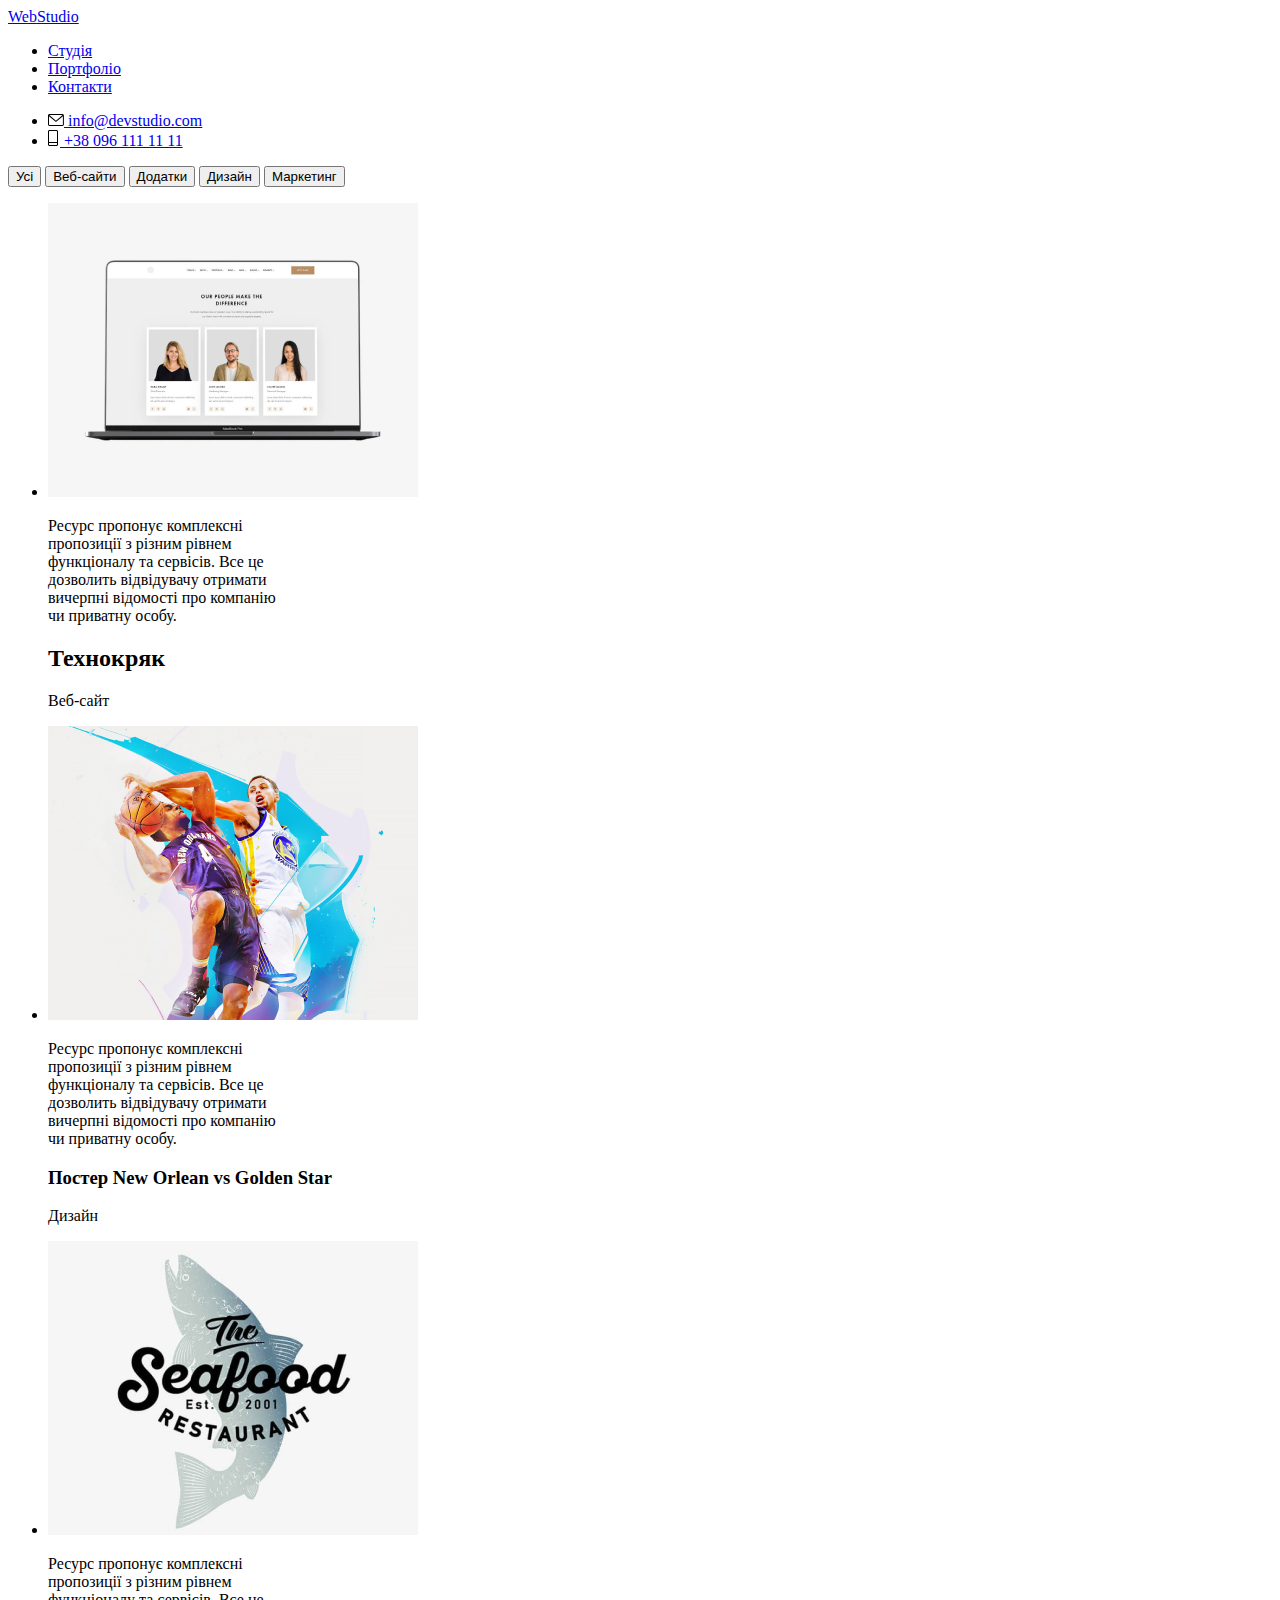
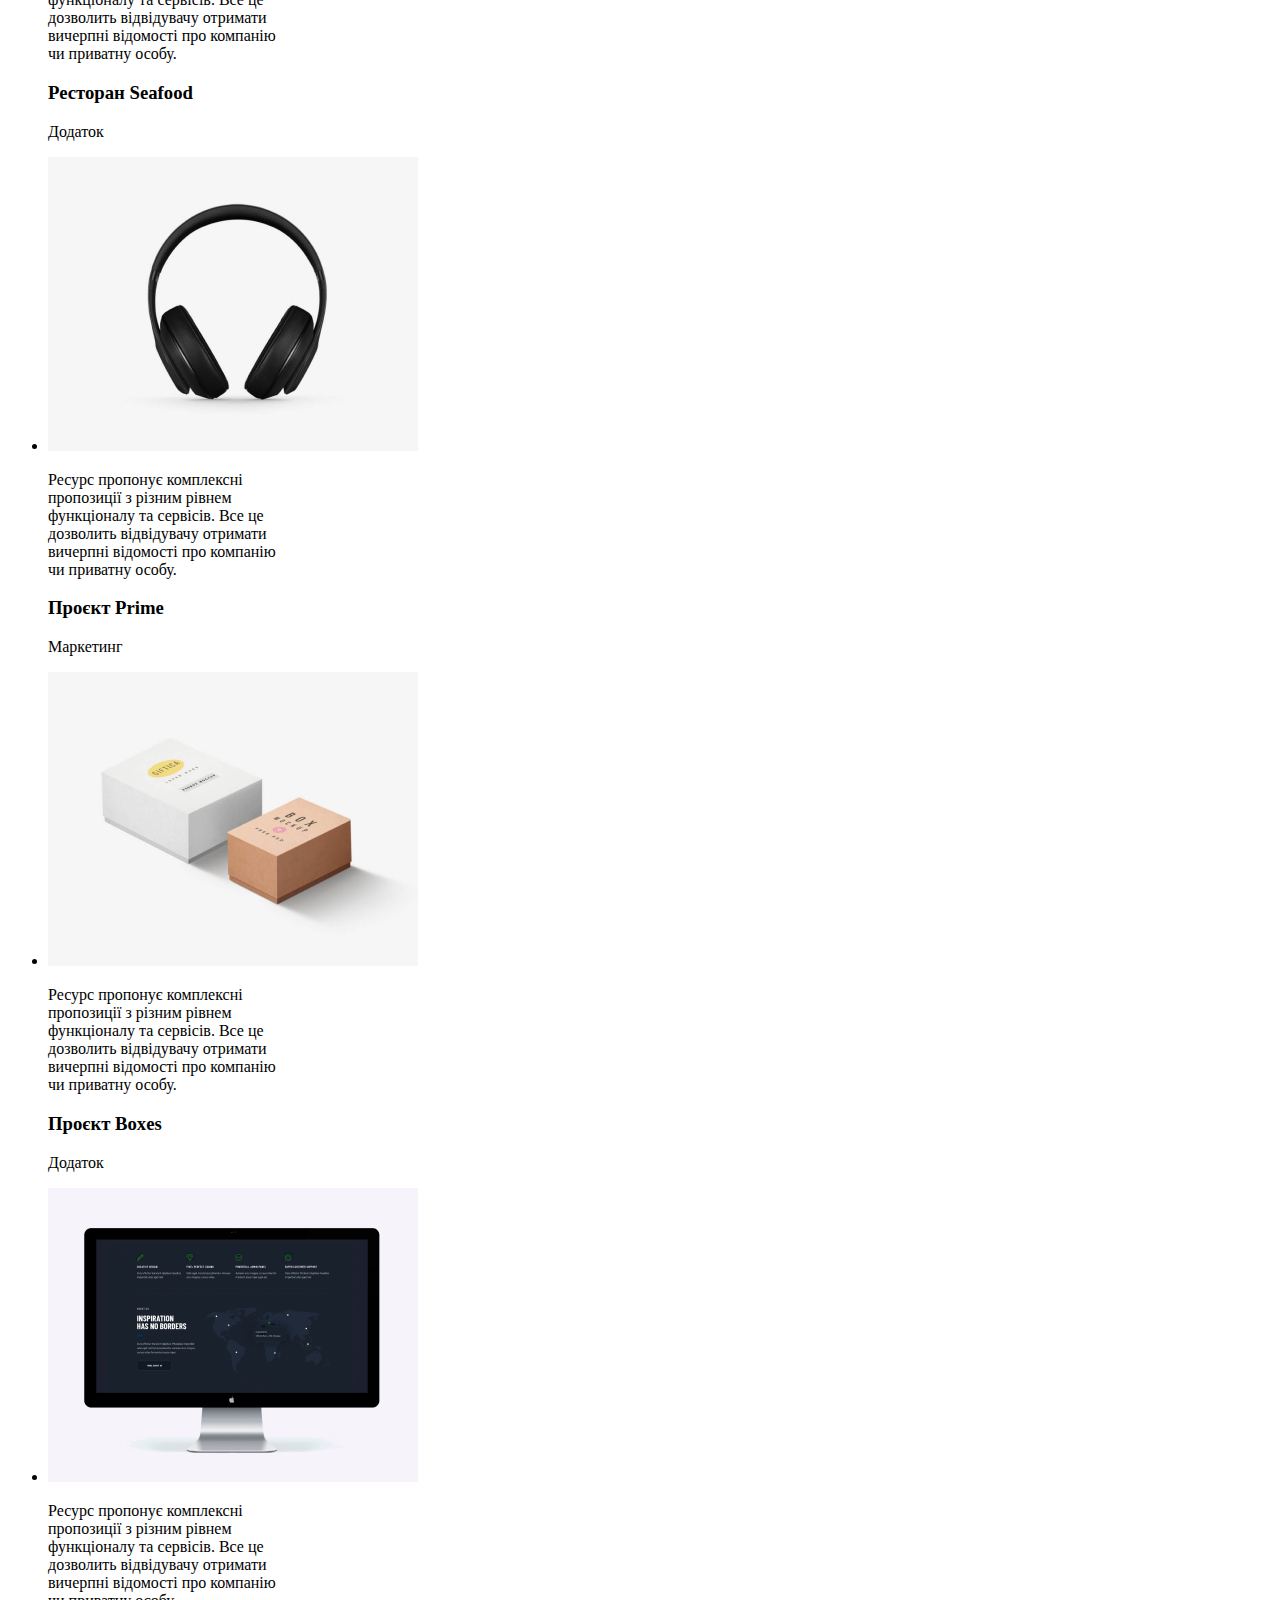
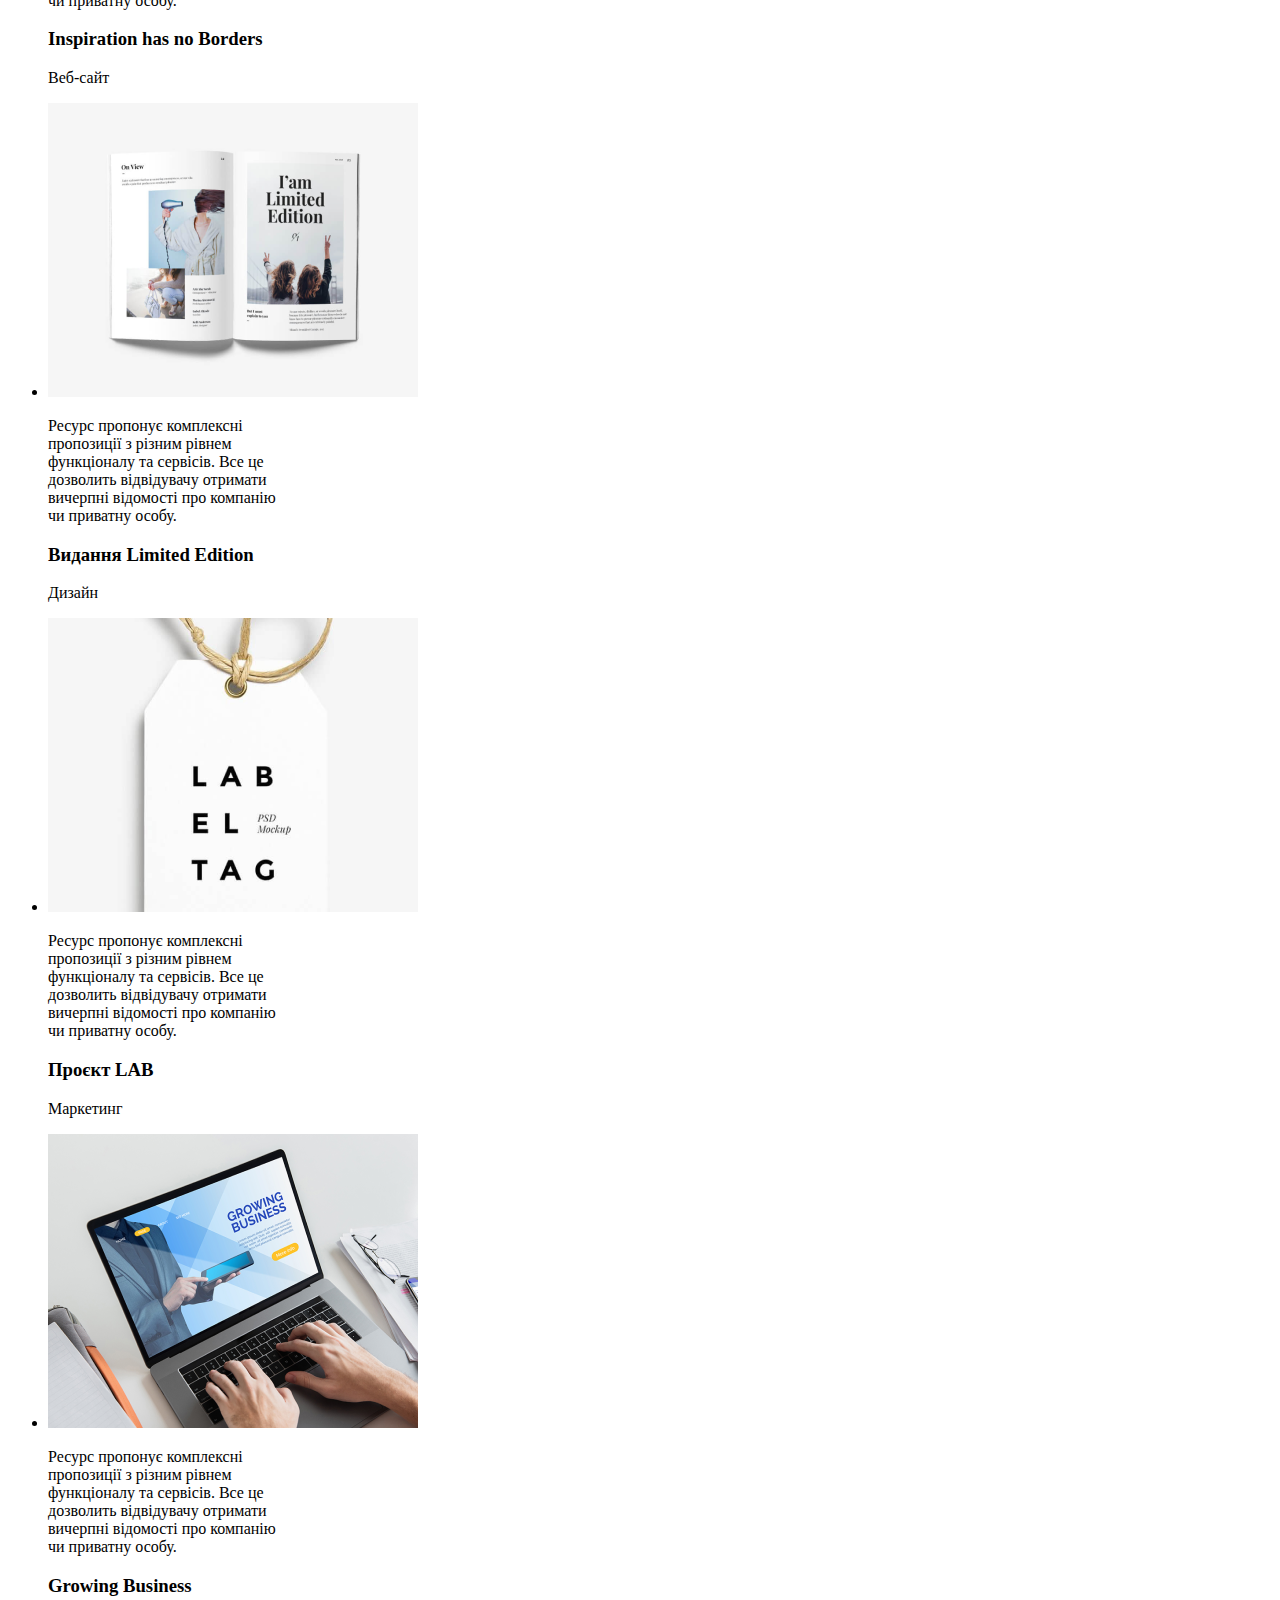
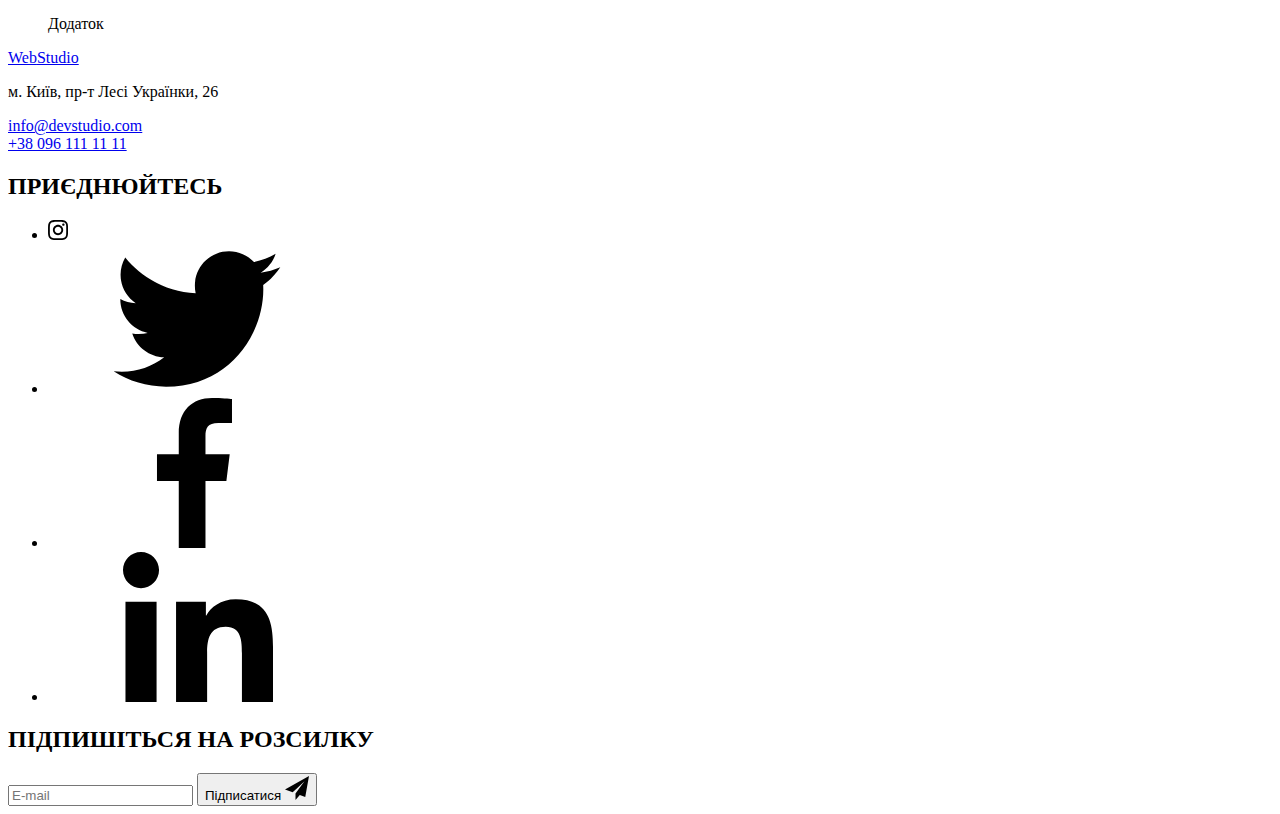
==== commit f2497beb: "иуь" ====
--- a/Portfolio.html
+++ b/Portfolio.html
@@ -10,7 +10,7 @@
       href="https://fonts.googleapis.com/css2?family=Raleway:wght@700&family=Roboto:wght@400;500;700;900&display=swap"
       rel="stylesheet"
     />
-        <link rel="stylesheet" href="./css/style.css" />
+        <!-- <link rel="stylesheet" href="./css/style.css" /> -->
   </head>
   <body>
     <header class="header">
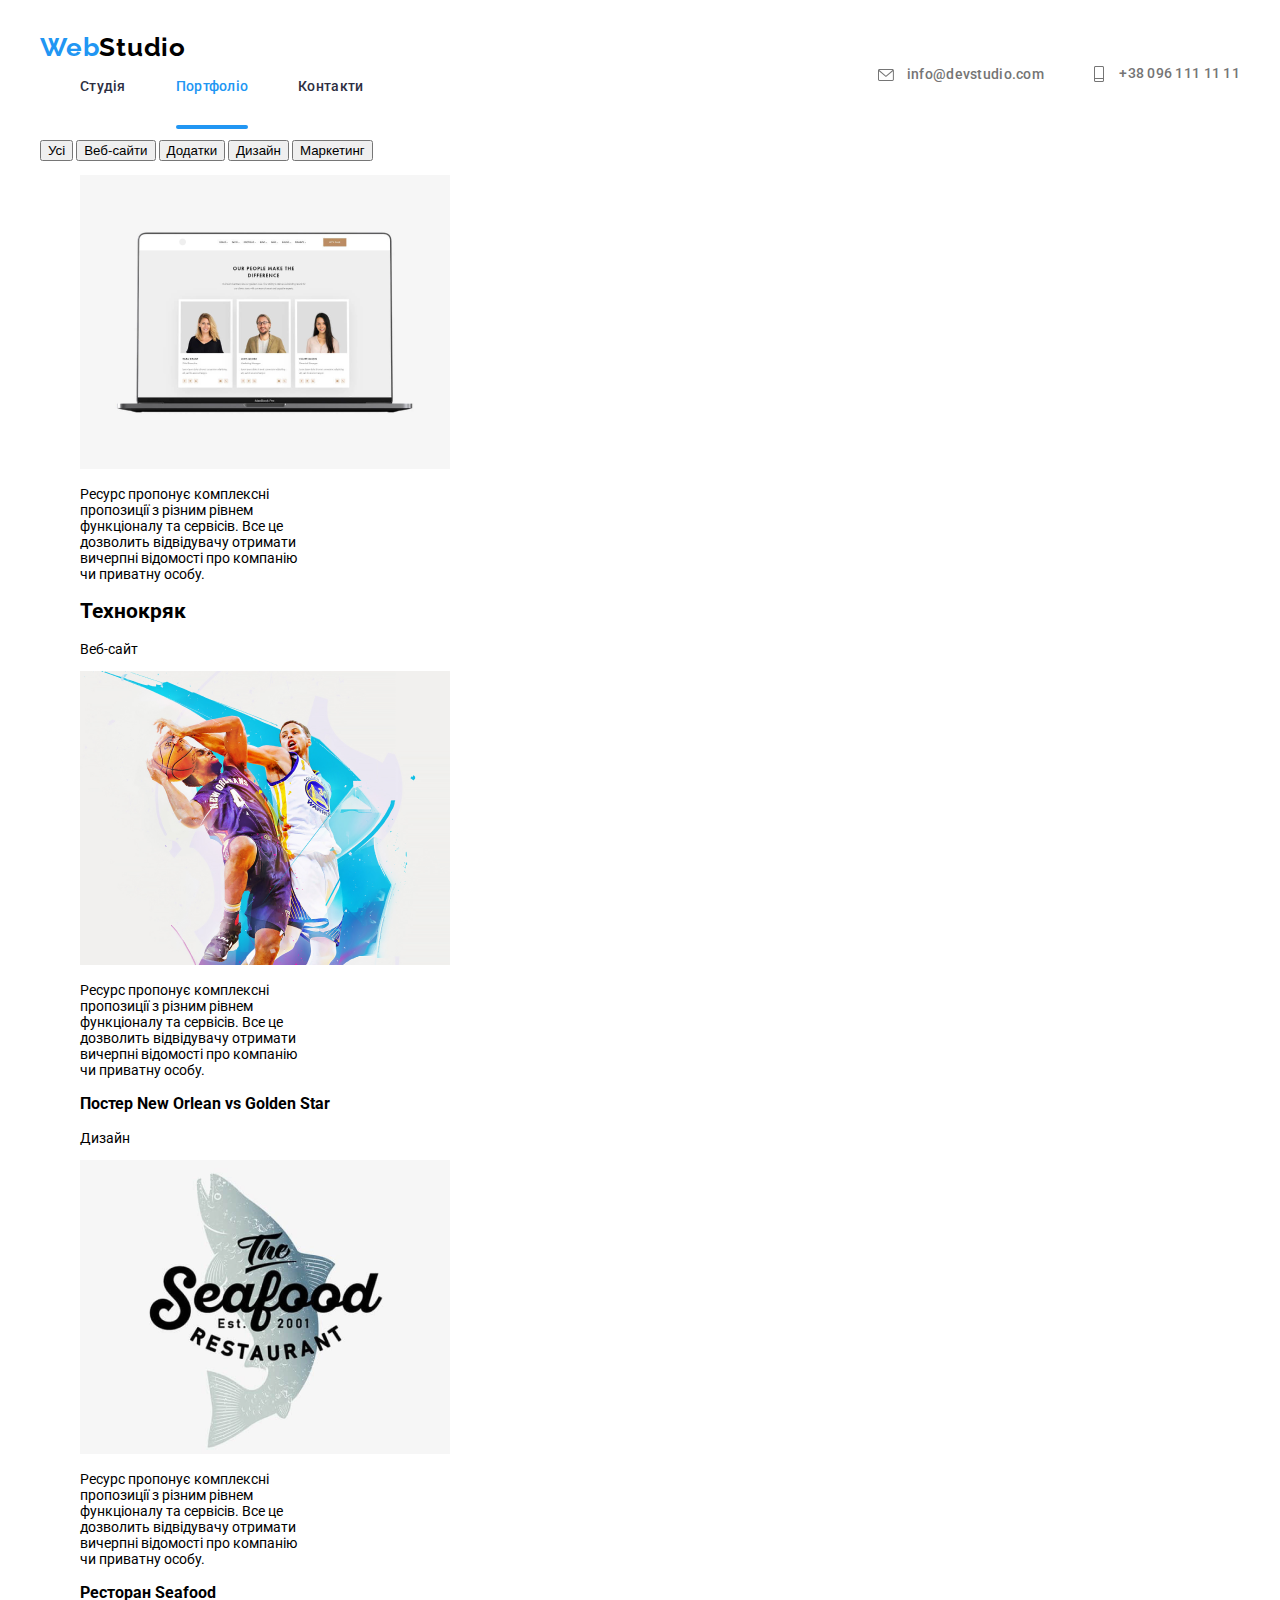
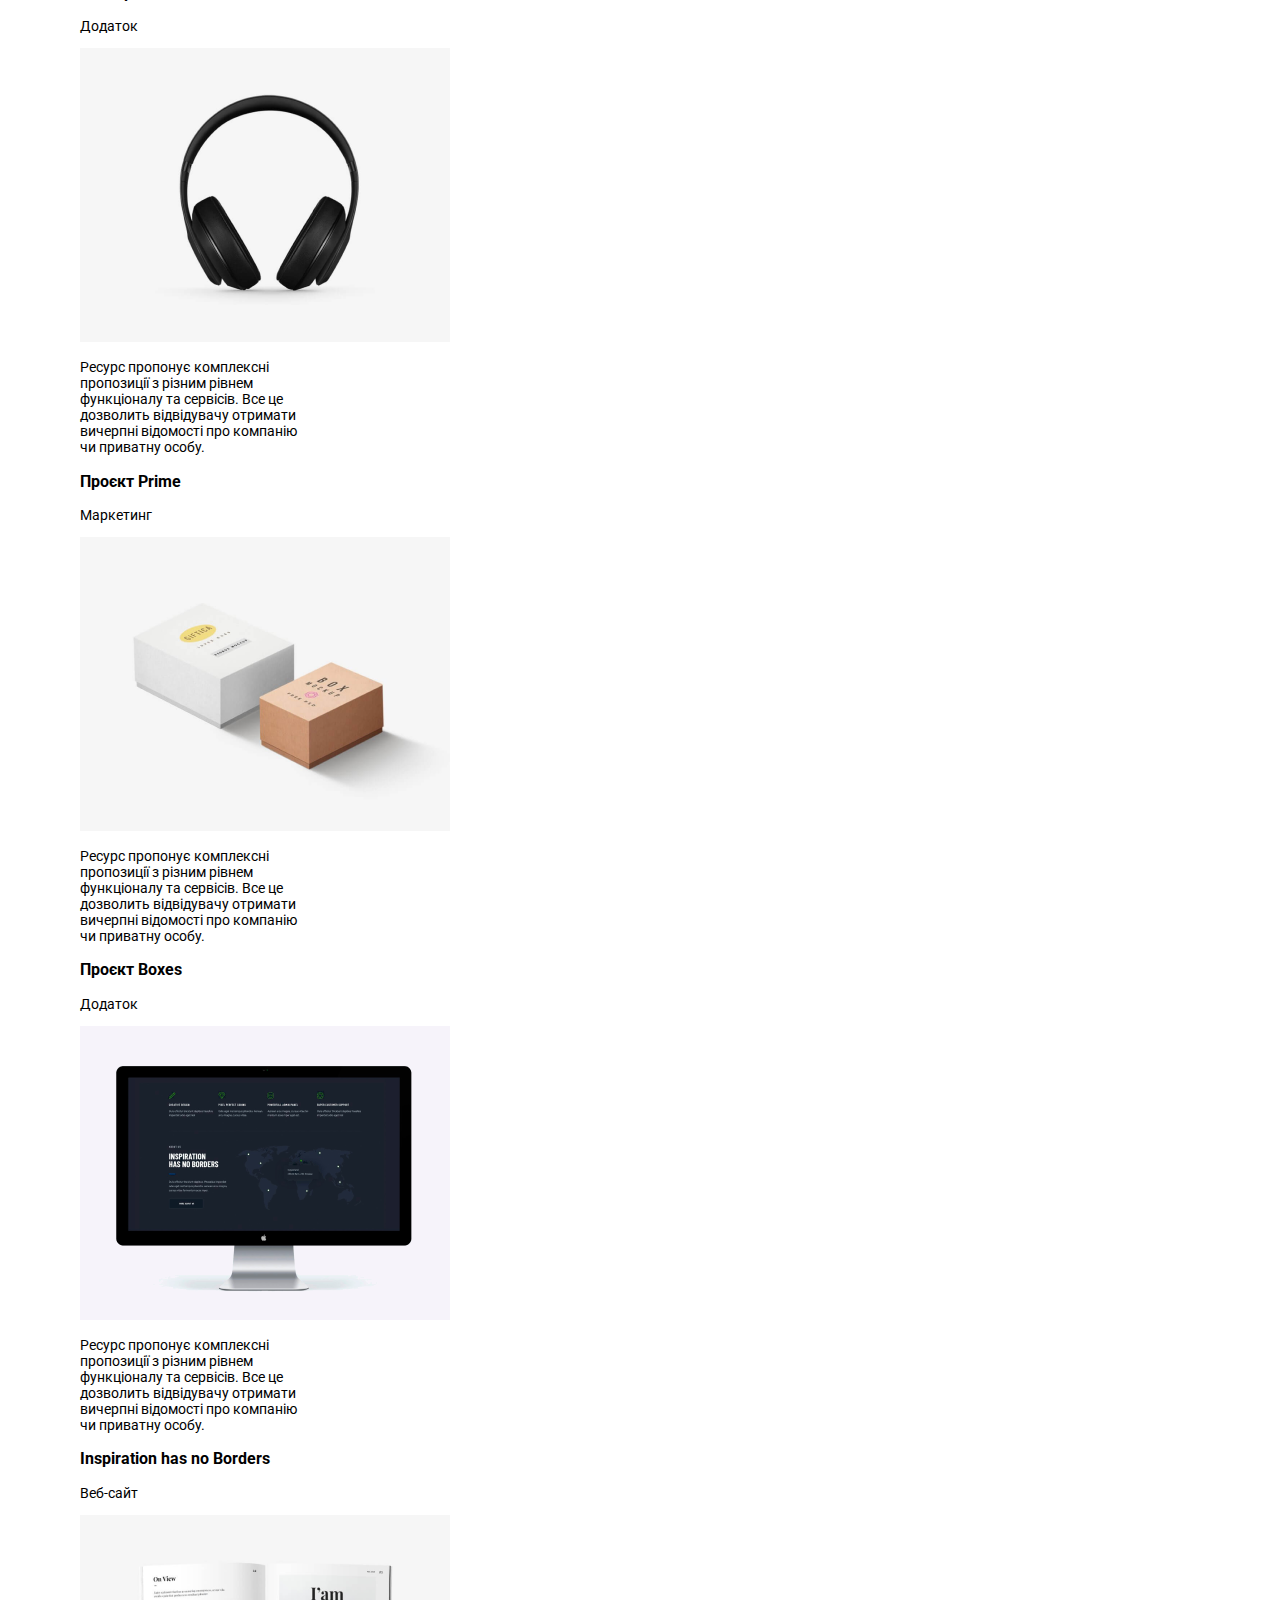
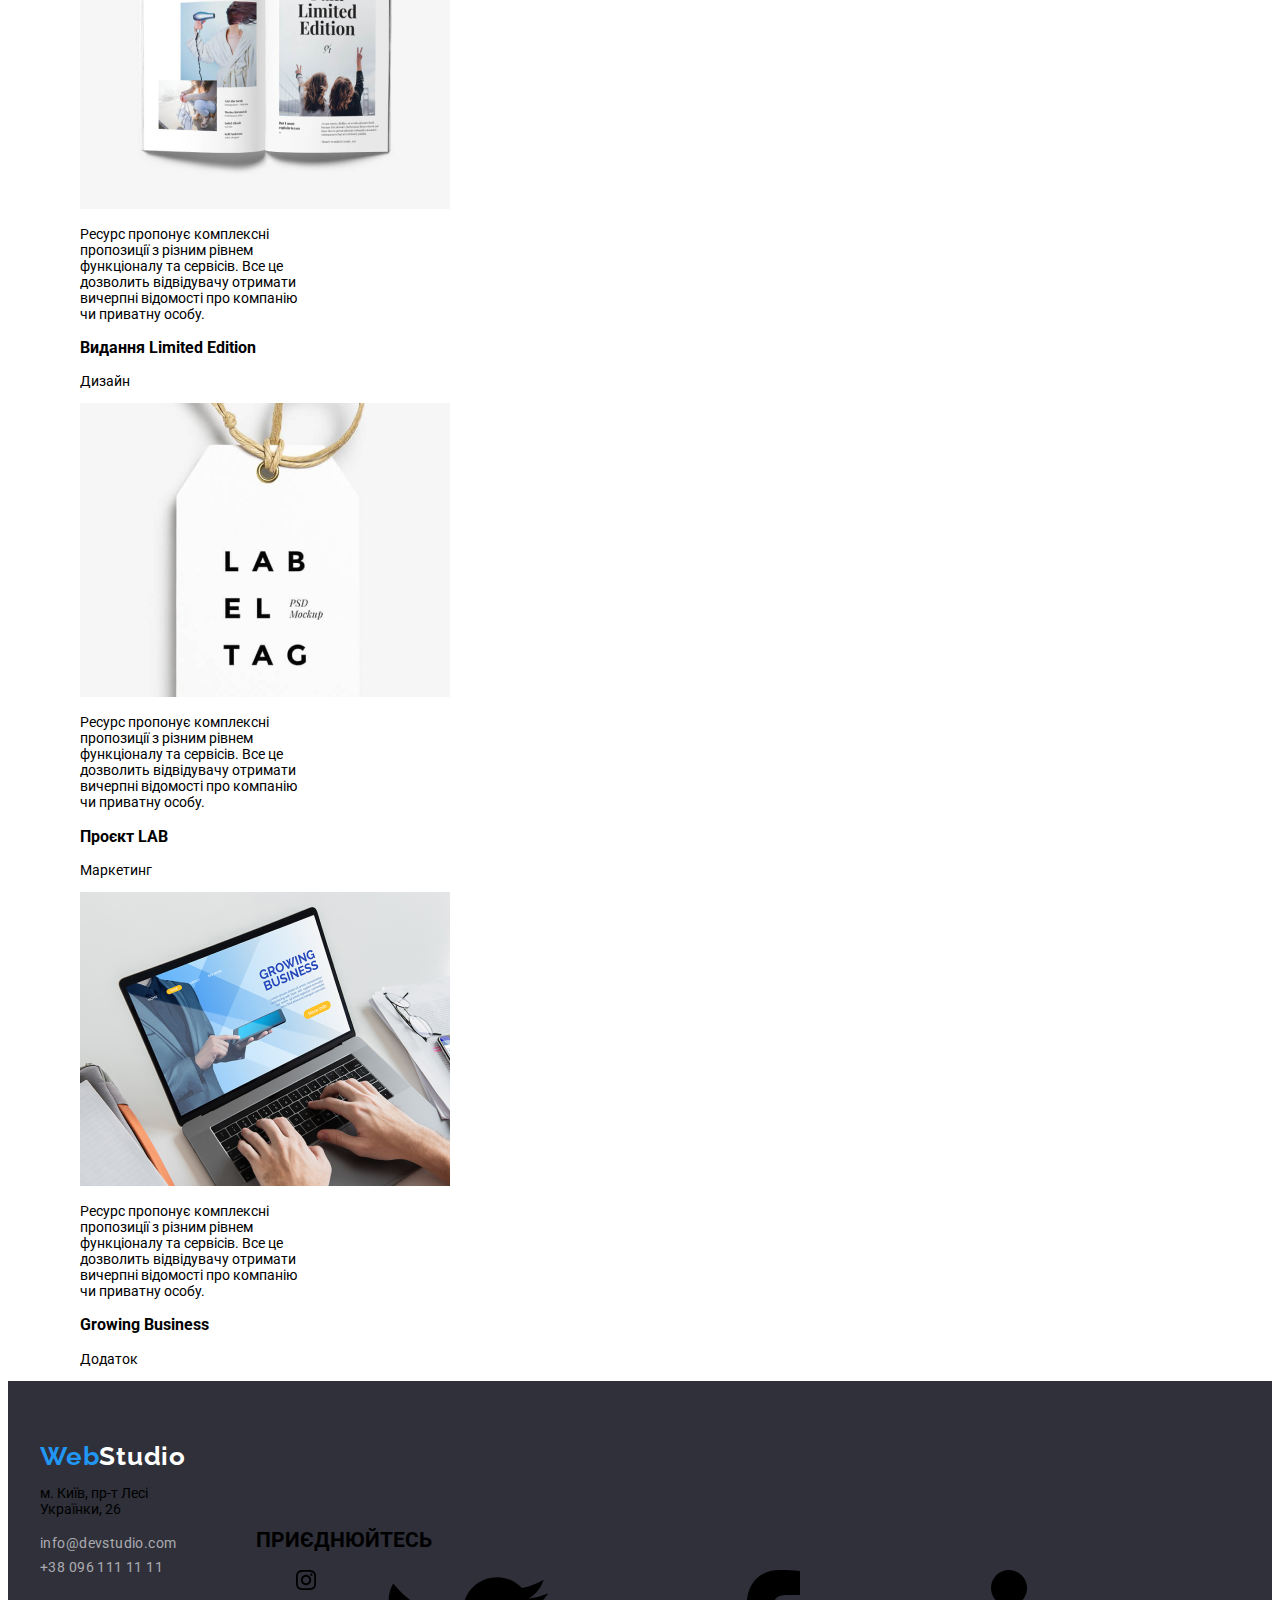
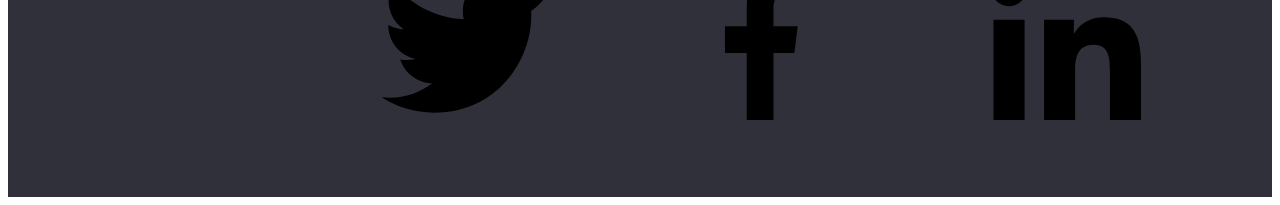
==== commit ba571d49: "d" ====
--- a/Portfolio.html
+++ b/Portfolio.html
@@ -11,6 +11,7 @@
       rel="stylesheet"
     />
         <!-- <link rel="stylesheet" href="./css/style.css" /> -->
+        <link rel="stylesheet" href="./css/main.min.css" />
   </head>
   <body>
     <header class="header">
@@ -25,8 +26,8 @@
         >
         <nav class="navigation">
           <ul class="nav-list">
-            <li class="nav-list__item"><a class="nav-list__link nav-list__link--current" href="./index.html">Студія</a></li>
-            <li class="nav-list__item"><a class="nav-list__link" href="./Portfolio.html">Портфоліо</a></li>
+            <li class="nav-list__item"><a class="nav-list__link" href="./index.html">Студія</a></li>
+            <li class="nav-list__item"><a class="nav-list__link nav-list__link--current" href="./Portfolio.html">Портфоліо</a></li>
             <li class="nav-list__item"><a class="nav-list__link" href="#">Контакти</a></li>
           </ul>
         </nav>
--- a/css/style.css
+++ b/css/style.css
@@ -0,0 +1,1238 @@
+
+
+
+
+
+
+
+body {
+  font-family: "Roboto", sans-serif;
+  font-size: 14px;
+  font-weight: 400;
+}
+
+
+ul {
+  list-style-type: none;
+}
+
+.hero-btn {
+  border-radius: 4px;
+  background: #2196f3;
+  border: none;
+  box-shadow: 0px 4px 4px 0px rgba(0, 0, 0, 0.15);
+}
+.container {
+  width: 1200px;
+  padding: 0 15px;
+  margin: 0 auto;
+}
+
+.header {
+  display: flex;
+  flex-direction: row;
+  justify-content: center;
+  align-items: center;
+}
+.header-list {
+  display: flex;
+  justify-content: space-between;
+}
+
+.web {
+  color: #000;
+  font-family: Raleway;
+  font-size: 26px;
+  font-style: normal;
+  font-weight: 700;
+  line-height: normal;
+  letter-spacing: 0.78px;
+  margin-right: 93px;
+  text-decoration: none;
+  transition-property: color;
+  transition-duration: 250ms;
+  animation-name: header-anim;
+}
+ .web-footer-part:hover {
+  color: #2196f3;
+}
+
+.portfolio-list-name {
+  position: relative;
+  z-index: 2;
+  background-color: #ffff;
+  width: 370px;
+  height: 108px;
+  padding: 21px 0 0 0;
+}
+
+
+.web-part {
+  color: #2196f3;
+  font-family: "Raleway", sans-serif;
+  font-size: 26px;
+  font-style: normal;
+  text-decoration: none;
+  font-weight: 700;
+  line-height: normal;
+  letter-spacing: 0.78px;
+}
+
+.web:hover {
+  color: #2196f3;
+}
+
+.web-footer:hover {
+  color: #2196f3;
+}
+
+.navigation {
+  display: flex;
+  align-items: center;
+}
+
+.nav-list {
+  display: flex;
+  gap: 50px;
+}
+.addres-item {
+  color: #757575;
+  font-family: "Roboto", sans-serif;
+  font-size: 14px;
+  font-style: normal;
+  font-weight: 500;
+  line-height: normal;
+  letter-spacing: 0.28px;
+  animation-name: header-anim;
+  
+}
+
+.addres-text {
+  color: inherit;
+  text-decoration: none;
+  transition-property: color;
+  transition-duration: 250ms;
+  transition-timing-function: cubic-bezier(0.4, 0, 0.2, 1);
+}
+
+.addres-text:hover {
+  color: #2196f3;
+}
+
+.addres-svg {
+  margin-right: 10px;
+  vertical-align: middle;
+  fill: #757575;
+  
+}
+.addres-use-svg {
+  animation-name: fill;
+  transition-property: fill;
+    transition-duration: 250ms;
+    transition-timing-function: cubic-bezier(0.4, 0, 0.2, 1);
+  
+}
+
+
+.addres-item:hover .addres-use-svg {
+  fill: #2196f3;
+}
+
+.nav-item {
+  color: #212121;
+  font-family: Roboto;
+  font-size: 14px;
+  font-style: normal;
+  font-weight: 500;
+  line-height: normal;
+  letter-spacing: 0.28px;
+  animation-name: header-anim;
+}
+
+@keyframes header-anim {
+  0%{
+    color: initial;
+  }
+  100%{
+    color: #2196f3;
+  }
+}
+
+
+.addres-list {
+  display: flex;
+  gap: 50px;
+  align-items: center;
+}
+
+
+.nav-menu-link.current::after {
+  content: "";
+  position: relative;
+  display: block;
+  left: 0;
+  top: 28px;
+  bottom: -1px;
+  height: 4px;
+  background-color: #2196f3;
+  border-radius: 2px;
+  transition-property: color;
+  transition-duration: 250ms;
+  transition-timing-function: cubic-bezier(0.4, 0, 0.2, 1);
+}
+
+.nav-menu-link:hover {
+  width: 100%;
+  color: #2196f3;
+}
+
+.nav-menu-link.current {
+  color: #2196f3;
+}
+
+.nav-menu-link {
+  position: relative;
+  color: #2e2f42;
+  font-family: Roboto;
+  font-size: 16px;
+  font-style: normal;
+  font-weight: 500;
+  line-height: 1.5;
+  letter-spacing: 0.02em;
+  text-decoration: none;
+  display: block;
+  gap: 40px;
+  font-size: 14px;
+  transition-property: color;
+  transition-duration: 250ms;
+  transition-timing-function: cubic-bezier(0.4, 0, 0.2, 1);
+}
+
+.nav-item:hover .nav-menu-link {
+  color: #2196f3;
+}
+.header-mail {
+  color: #757575;
+}
+.header-telephone {
+  color: #757575;
+}
+
+.hero {
+  background-image: url("../images/overlay.jpg");
+  opacity: 0, 5;
+  background-repeat: no-repeat;
+  background-color: #2f303a;
+  padding-top: 200px;
+  padding-bottom: 200px;
+  background-position: center;
+
+}
+
+.hero-btn {
+  color: #fff;
+  text-align: center;
+  font-family: Roboto;
+  font-size: 16px;
+  font-style: normal;
+  font-weight: 700;
+  line-height: 30px;
+  padding: 10px 32px;
+  display: block;
+  margin: 0 auto;
+}
+
+.hero-title {
+  width: 696px;
+  height: 120px;
+  color: #fff;
+  text-align: center;
+  font-family: Roboto;
+  font-weight: 900;
+  font-size: 44px;
+  font-style: normal;
+  text-transform: uppercase;
+  margin: auto;
+}
+
+.title-h2 {
+  margin-bottom: 50px;
+  color: #212121;
+    text-align: center;
+    font-family: "Roboto", sans-serif;
+    font-size: 36px;
+    font-style: normal;
+    font-weight: 700;
+    line-height: normal;
+    letter-spacing: 1.08px;
+}
+
+.team-list {
+  display: flex;
+  flex-direction: row;
+}
+
+.adventages-list {
+  display: flex;
+  gap: 30px;
+}
+
+.adventages-list-item::before {
+  content: "";
+  display: inline-block;
+  width: 270px;
+  height: 120px;
+  background-color: #f5f4fa;
+  background-repeat: no-repeat;
+  background-position: center;
+}
+
+.adventages-list-item:nth-child(1)::before {
+  background-image: url("../images/antena.svg");
+}
+
+.adventages-list-item:nth-child(2)::before {
+  background-image: url("../images/astronaut.svg");
+}
+
+.adventages-list-item:nth-child(3)::before {
+  background-image: url("../images/clock.svg");
+}
+
+.adventages-list-item:nth-child(4)::before {
+  background-image: url("../images/diagram.svg");
+}
+
+.adventages-list-tittle {
+  color: #212121;
+  font-family: Roboto;
+  font-size: 14px;
+  font-style: normal;
+  font-weight: 700;
+  line-height: normal;
+  letter-spacing: 0.42px;
+  text-transform: uppercase;
+  padding-top: 30px;
+  padding-bottom: 10px;
+}
+
+.adventages-list-text {
+  color: #757575;
+  font-family: Roboto;
+  font-size: 14px;
+  font-style: normal;
+  font-weight: 400;
+  line-height: 24px; /* 171.429% */
+  letter-spacing: 0.42px;
+}
+
+.photo {
+  width: 270px;
+  height: 260px;
+  margin-bottom: 30px;
+}
+
+.work-title {
+  margin-bottom: 50px;
+  color: #212121;
+  text-align: center;
+  font-family: "Roboto", sans-serif;
+  font-size: 36px;
+  font-style: normal;
+  font-weight: 700;
+  line-height: normal;
+  letter-spacing: 1.08px;
+}
+
+.work-list {
+  display: flex;
+  gap: 30px;
+}
+
+.work-list-item {
+  position: relative;
+}
+
+
+
+.work-list-name {
+  display: block;
+  background-color: #2f303a;
+  opacity: 80%;
+  width: 370px;
+  height: 70px;
+  padding-top: 27px;
+  position: relative;
+  top: 73px;
+}
+
+.work-name-text {
+  font-family: "Roboto", sans-serif;
+  font-size: 14px;
+  color: #fff;
+  padding-top: 27px;
+  position: absolute;
+  width: 100%;
+  bottom: 0;
+  padding-bottom: 27px;
+  text-transform: uppercase;
+  text-align: center;
+  background-color: rgba(47, 48, 58, 0.8);
+}
+
+.team-list {
+  display: flex;
+  gap: 30px;
+}
+
+.team {
+  display: flex;
+  padding-top: 94px;
+  padding-bottom: 94px;
+  text-align: center;
+  background: #f5f4fa;
+}
+
+.team-user {
+  border: #000;
+  border-radius: 0px 0px 4px 4px;
+  background: #fff;
+  box-shadow: 0px 2px 1px 0px rgba(0, 0, 0, 0.2),
+    0px 1px 1px 0px rgba(0, 0, 0, 0.14), 0px 1px 3px 0px rgba(0, 0, 0, 0.12);
+  padding-bottom: 30px;
+}
+
+
+
+.background-div-svg {
+  display: flex;
+  justify-content: center;
+  gap: 10px
+  ;
+}
+
+.background-div {
+  display: flex;
+  justify-content: center;
+  align-items: center;
+  width: 44px;
+  height: 44px;
+  border: 2px solid none;
+  border-radius: 45px;
+  fill: #afb1b8;
+  animation-name: svg-background;
+  transition-property: background-color;
+  transition-duration: 250ms;
+  transition-timing-function: cubic-bezier(0.4, 0, 0.2, 1);
+}
+
+.background-div:hover {
+  background-color: #2196f3;
+  fill: #fff;
+  border: 2px solid none;
+  border-radius: 45px;
+  
+}
+
+.footer-svg {
+  width: 20px;
+  height: 20px;
+  background-size: 44px;
+}
+
+.footer-background-div {
+  display: flex;
+  justify-content: center;
+  align-items: center;
+  width: 44px;
+  height: 44px;
+  border: 2px solid none;
+  border-radius: 45px;
+  fill: #fff;
+  background-color: rgba(0, 0, 0, 10%);
+  margin-right: 10px;
+  animation-name: svg-background;
+  transition-property: background-color;
+  transition-duration: 250ms;
+  transition-timing-function: cubic-bezier(0.4, 0, 0.2, 1);
+}
+
+@keyframes svg-background{
+  0%{
+    background-color: initial;
+  }
+  100%{
+    background-color: #2196f3;
+  }
+}
+
+.footer-background-div:hover {
+  background-color: #2196f3;
+  fill: #fff;
+  border: 2px solid none;
+  border-radius: 45px;
+  
+}
+
+.footer-svg-title {
+  text-align: center;
+  color: #fff;
+  font-family: "Roboto", sans-serif;
+  font-weight: 500;
+  font-size: 16px;
+  line-height: 1.5;
+  letter-spacing: 0.02em;
+}
+
+.work-svg {
+  width: 20px;
+  height: 20px;
+  background-size: 44px;
+}
+
+.work-svg:hover {
+  fill: #fff;
+}
+
+.name {
+  color: #212121;
+  text-align: center;
+  font-family: Roboto;
+  font-size: 16px;
+  font-style: normal;
+  font-weight: 500;
+  line-height: normal;
+  letter-spacing: 0.48px;
+}
+
+.robota {
+  color: #757575;
+  text-align: center;
+  font-family: Roboto;
+  font-size: 16px;
+  font-style: normal;
+  font-weight: 400;
+  line-height: normal;
+  letter-spacing: 0.48px;
+  margin: 10px 0 30px 0;
+  
+}
+
+.mail-footer,
+.tel-footer {
+  color: rgba(255, 255, 255, 0.6);
+  font-family: Roboto;
+  font-size: 14px;
+  font-style: normal;
+  font-weight: 400;
+  line-height: 24px; /* 171.429% */
+  letter-spacing: 0.42px;
+  text-decoration: none;
+}
+
+.addres {
+  color: #fff;
+  font-family: Roboto;
+  font-size: 14px;
+  font-style: normal;
+  font-weight: 400;
+  line-height: 24px; /* 171.429% */
+  letter-spacing: 0.42px;
+}
+
+.adventages {
+  padding-top: 94px;
+  padding-bottom: 94px;
+}
+
+.work {
+  display: flex;
+  padding-bottom: 94px;
+  text-align: center;
+}
+
+.users {
+  padding: 94px 0 94px 0;
+}
+
+.users-list-title {
+  text-align: center;
+  margin-bottom: 50px;
+  color: #212121;
+    font-family: "Roboto", sans-serif;
+    font-size: 36px;
+    font-style: normal;
+    font-weight: 700;
+    line-height: normal;
+    letter-spacing: 1.08px;
+}
+
+.users-box {
+  display: flex;
+  padding-top: 94px;
+  padding-bottom: 95px;
+  display: flex;
+  justify-content: space-between;
+}
+
+.users-list {
+  display: flex;
+  gap: 30px;
+}
+
+.users-list-box {
+  display: flex;
+  align-items: center;
+  width: 170px;
+  height: 92px;
+  border: #afb1b8 1px solid;
+  border-radius: 4px;
+  transition-property: color;
+  transition-duration: 250ms;
+  transition-timing-function: cubic-bezier(0.4, 0, 0.2, 1);
+}
+
+.users-list-box:hover .user-svg-use {
+  fill: #2196f3;
+}
+
+.users-list-box:hover {
+  border-color: #2196f3;
+  border-radius: 4px;
+  
+}
+
+.users-svg {
+  fill: #afb1b8;
+  animation-name: fill;
+  transition-property: fill;
+    transition-duration: 250ms;
+    transition-timing-function: cubic-bezier(0.4, 0, 0.2, 1);
+  
+}
+
+.users-list-svg {
+  display: block;
+  margin: 0 auto;
+  transition-property: border;
+  transition-duration: 250ms;
+  transition-timing-function: cubic-bezier(0.4, 0, 0.2, 1);
+  
+}
+
+.users-list-svg:hover {
+  border: #2196f3;
+  
+}
+
+.users-list-box:hover .users-svg {
+  fill: #2196f3;
+  
+}
+
+.web-footer-part {
+  color: #2196f3;
+  text-decoration: none;
+  font-family: Raleway;
+  font-size: 26px;
+  font-style: normal;
+  font-weight: 700;
+  line-height: normal;
+  letter-spacing: 0.78px;
+  text-decoration: none;
+}
+
+.web-footer {
+  color: #fff;
+  font-family: Raleway;
+  font-size: 26px;
+  font-style: normal;
+  font-weight: 700;
+  line-height: normal;
+  letter-spacing: 0.78px;
+  padding-top: 60px;
+  text-decoration: none;
+}
+
+.addres {
+  padding-top: 10px;
+}
+
+.mail-footer {
+  padding-top: 5px;
+}
+
+.tel-footer {
+  padding-top: 5px;
+  padding-bottom: 60px;
+}
+
+
+
+.footer-background {
+  display: flex;
+  justify-content: center;
+}
+
+.footer-content-item {
+  margin-right: 70px;
+}
+
+.footer-social-svg {
+  margin-top: 70px;
+  margin-right: 93px;
+}
+
+/* portfolio */
+
+
+
+.portf-button {
+  width: 125px;
+  height: 38px;
+  flex-shrink: 0;
+  border-radius: 4px;
+  background: #f5f4fa;
+  transition-property: background-color;
+  transition-duration: 250ms;
+  transition-timing-function: cubic-bezier(0.4, 0, 0.2, 1);
+}
+.portf-button:hover {
+  background-color: #2196f3;
+  color: #fff;
+}
+
+
+
+.header-list {
+  display: flex;
+  justify-content: space-between;
+  padding: 24px 0 25px 0;
+}
+
+
+
+
+.portfolio-list {
+  display: flex;
+  flex-wrap: wrap;
+  justify-content: space-between;
+  margin-top: 56px;
+  
+
+}
+
+.portfolio-section {
+  padding-bottom: 94px;
+}
+
+.portf-button {
+  background-color: #f5f4fa;
+  text-align: center;
+  font-family: Roboto;
+  font-size: 16px;
+  font-style: normal;
+  font-weight: 500;
+  letter-spacing: 0.48px;
+  font-size: large;
+  border: none;
+  width: 125px;
+  height: 38px;
+  flex-shrink: 0;
+  border-radius: 4px;
+  background: #f5f4fa;
+}
+
+.button-div {
+  display: flex;
+  justify-content: center;
+}
+
+.button-list {
+  display: flex;
+  justify-content: center;
+  gap: 30px;
+  margin-top: 94px;
+}
+.container-portfolio {
+  width: 1200px;
+}
+
+
+
+
+
+
+
+.portf-list-item:hover .overflow-text {
+  background-color: rgba(6, 139, 255, 0.9);
+  transform: translateY(0);
+  transition: transform 250ms cubic-bezier(0.4, 0, 0.2, 1);
+  
+  
+}
+.portf-list-item {
+  width: 370px;
+  height: 404px;
+  border: 1px solid #EEEEEE;
+}
+.portfolio-cover-image {
+  width: 370px;
+  position: relative;
+   overflow: hidden; 
+  
+}
+.overflow-text {
+  padding: 63px 44px 63px 24px;
+  font-size: 18px;
+  letter-spacing: 0.02em;
+  line-height: 1.5;
+  position: absolute;
+  top: 0;
+  width: 370px;
+  height: 294px;
+  align-items: center;
+  justify-content: center;
+  color: #fff;
+  background: #2196f3;
+  transform: translateY(100%); 
+  transition: transform 250ms cubic-bezier(0.4, 0, 0.2, 1); 
+}
+
+.portf-list-item:hover {
+  box-shadow: 0px 2px 1px 0px rgba(0, 0, 0, 0.2),
+    0px 1px 1px 0px rgba(0, 0, 0, 0.14), 0px 1px 3px 0px rgba(0, 0, 0, 0.12);
+}
+
+.portf-list-work {
+  color: #212121;
+  font-family: Roboto;
+  font-size: 18px;
+  font-style: normal;
+  font-weight: 700;
+  line-height: 36px; /* 200% */
+  letter-spacing: 1.08px;
+  margin-left: 20px;
+}
+
+.portf-work-section {
+  color: #757575;
+  font-family: Roboto;
+  font-size: 16px;
+  font-style: normal;
+  font-weight: 400;
+  line-height: 30px; /* 187.5% */
+  letter-spacing: 0.48px;
+  margin-bottom: 20px;
+  margin-left: 20px;
+}
+
+footer {
+  background: #2f303a;
+}
+
+.web-footer-part {
+  color: #2196f3;
+
+  font-family: Raleway;
+  font-size: 26px;
+  font-style: normal;
+  font-weight: 700;
+  line-height: normal;
+  letter-spacing: 0.78px;
+}
+
+.web-footer {
+  color: #fff;
+  font-family: Raleway;
+  font-size: 26px;
+  font-style: normal;
+  font-weight: 700;
+  line-height: normal;
+  letter-spacing: 0.78px;
+  padding-top: 60px;
+  margin-bottom: 20px;
+  display: inline-block;
+  transition-property: color;
+  transition-duration: 250ms;
+  transition-timing-function: cubic-bezier(0.4, 0, 0.2, 1);
+}
+
+.addres {
+  padding-top: 20px;
+}
+
+.mail-footer {
+  padding-top: 5px;
+}
+
+.tel-footer {
+  padding-top: 5px;
+  padding-bottom: 60px;
+}
+
+.mail-footer,
+.tel-footer {
+  color: rgba(255, 255, 255, 0.6);
+  font-family: Roboto;
+  font-size: 14px;
+  font-style: normal;
+  font-weight: 400;
+  line-height: 24px; /* 171.429% */
+  letter-spacing: 0.42px;
+}
+
+.addres {
+  color: #fff;
+  font-family: Roboto;
+  font-size: 14px;
+  font-style: normal;
+  font-weight: 400;
+  line-height: 24px; /* 171.429% */
+  letter-spacing: 0.42px;
+  margin-top: 20px;
+}
+
+.footer-background {
+  display: flex;
+  justify-content: center;
+}
+
+.footer {
+  padding-top: 60px;
+  padding-bottom: 60px;
+  background-color: #2f303a;
+}
+.footer .container {
+  display: flex;
+}
+
+.footer-svg {
+  width: 20px;
+  height: 20px;
+  background-size: 44px;
+}
+
+
+
+.footer-background-div {
+  display: flex;
+  justify-content: center;
+  align-items: center;
+  width: 44px;
+  height: 44px;
+  border: 2px solid none;
+  border-radius: 45px;
+  fill: #fff;
+  background-color: rgba(0, 0, 0, 10%);
+  margin-right: 10px;
+}
+
+.footer-background-div:hover {
+  background-color: #2196f3;
+  fill: #fff;
+  border: 2px solid none;
+  border-radius: 45px;
+  transition-duration: 250ms;
+  transition-timing-function: cubic-bezier(0.4, 0, 0.2, 1);
+}
+
+.footer-svg-title {
+  text-align: start;
+  color: #fff;
+  font-family: "Roboto", sans-serif;
+  margin-bottom: 25px;
+  display: inline-block;
+}
+
+.footer-media-form {
+  justify-content: flex-start;
+  align-items: flex-start;
+  margin-top: 70px;
+}
+
+.footer-media-text {
+  font-weight: 500;
+  font-size: 16px;
+  line-height: 1.5;
+  letter-spacing: 0.02em;
+  color: #fff;
+  margin-bottom: 16px;
+}
+
+.container-svg-footer {
+  display: flex;
+  gap: 24px;
+  border-radius: 50%;
+  width: 100%;
+  height: 100%;
+  justify-content: center;
+  align-items: center;
+  background-color: #2196f3;
+  fill: #fff;
+  transition: background-color 250ms cubic-bezier(0.4, 0, 0.2, 1);
+}
+
+.footer-form {
+  display: flex;
+  gap: 24px;
+  flex-direction: inherit;
+  align-items: center;
+}
+
+.footer-form-input {
+  width: 264px;
+  height: 40px;
+  border-radius: 4px;
+  border: 1px solid var(--WHITE, #fff);
+  box-shadow: 0px 4px 4px 0px rgba(0, 0, 0, 0.15);
+  background-color: transparent;
+  padding: 0 16px;
+  font-size: 12px;
+  line-height: 1.5;
+  letter-spacing: 0.04em;
+  filter: drop-shadow(0px 4px 4px rgba(0, 0, 0, 0.15));
+  color: #ffffff;
+}
+.footer-form-input::placeholder {
+  color: #fff;
+}
+.footer-form-btn {
+  height: 40px;
+  min-width: 165px;
+
+  display: inline-flex;
+  justify-content: center;
+  align-items: center;
+
+  border-radius: 4px;
+  color: #fff;
+  background-color: #2196f3;
+  border: none;
+  color: #fff;
+  text-align: center;
+
+  font-size: 16px;
+
+  font-weight: 500;
+  line-height: 1.5;
+  letter-spacing: 0.04em;
+  cursor: pointer;
+}
+
+.footer-form-btn:hover {
+  background-color: #2196f3;
+  transition: transform 250ms cubic-bezier(0.4, 0, 0.2, 1), opacity 250ms cubic-bezier(0.4, 0, 0.2, 1); /* Анімація для transform і opacity */
+
+}
+
+.footer-form-btn:focus {
+  background-color: #2196f3;
+}
+.footer-button-icon {
+  margin-left: 16px;
+  fill: #fff;
+}
+
+.privacy-policy-link {
+  color: #2196f3;
+}
+
+.backdrop {
+  align-items: center;
+  justify-content: center;
+  display: flex;
+  position: fixed;
+  top: 0;
+  left: 0;
+  width: 100%;
+  height: 100%;
+  background-color: rgba(0, 0, 0, 0.5);
+  opacity: 1;
+  z-index: 9;
+  transition: opacity 250ms cubic-bezier(0.4, 0, 0.2, 1);
+}
+.modal {
+  position: absolute;
+  width: 528px;
+  padding: 40px;
+  padding: 15px;
+  background-color: #ffffff;
+  border-radius: 4px;
+  transform: translate(-2%, -1%);
+  transition: transform 250ms cubic-bezier(0.4, 0, 0.2, 1);
+}
+
+.modal-title {
+  font-family: "Roboto", sans-serif;
+  font-weight: 700;
+  font-size: 20px;
+  letter-spacing: 0.03em;
+  text-align: center;
+
+  margin-bottom: 12px;
+}
+.modal-list {
+  display: flex;
+  flex-direction: column;
+  margin-bottom: 20px;
+}
+.modal-list-label {
+  letter-spacing: 0.01em;
+
+  padding-right: 7px;
+  position: relative;
+  font-size: 12px;
+}
+.modal-list-input {
+  border: 1px solid rgba(33, 33, 33, 0.2);
+  border-radius: 4px;
+  width: 100%;
+  padding: 12px 20px 12px 42px;
+  margin-top: 4px;
+  outline: none;
+  cursor: pointer;
+}
+.modal-svg {
+  position: absolute;
+  left: 16px;
+  top: 17px;
+}
+.modal-list-input:hover {
+  border-color: #2196f3;
+  transition-duration: 250ms;
+  transition-timing-function: cubic-bezier(0.4, 0, 0.2, 1);
+}
+.modal-list-input:hover + .modal-svg {
+  fill: #2196f3;
+  animation-name: fill;
+  transition-property: fill;
+    transition-duration: 250ms;
+    transition-timing-function: cubic-bezier(0.4, 0, 0.2, 1);
+  
+}
+
+@keyframes fill {
+  0% {
+    fill: initial;
+  }
+  100% {
+    fill: #2196f3;
+  }
+}
+.modal-textarea {
+  width: 100%;
+  height: 120px;
+
+  font-size: 12px;
+  line-height: 1.17;
+  letter-spacing: 0.04em;
+  color: #afb1b8;
+  border: 1px solid #afb1b8;
+  border-radius: 4px;
+  background-color: transparent;
+  padding: 8px 16px;
+  margin: 8px 0 0 0;
+}
+.div-modal-check {
+  width: 16px;
+  height: 15px;
+  border: 2px solid #212121;
+  margin-right: 5px;
+}
+.div-modal-check:checked::after {
+  display: flex;
+  justify-content: center;
+  align-items: center;
+  background-color: #2196f3;
+  border: 3px solid #2196f3;
+}
+
+.modal-list-item {
+  margin-bottom: 8px;
+}
+.div-modal-text {
+  font-weight: 400;
+  font-size: 14px;
+  line-height: 1.71;
+  letter-spacing: 0.03em;
+  color: #757575;
+  text-align: center;
+  margin-bottom: 40px;
+}
+.div-modal-link {
+  color: #2196f3;
+  text-decoration: underline;
+}
+.div-modal-bth-sbm {
+  width: 200px;
+  height: 50px;
+  display: block;
+  border: none;
+  border-radius: 4px;
+  box-shadow: 0 4px 4px 0 rgba(0, 0, 0, 0.5);
+  font-weight: 700;
+  font-size: 16px;
+  line-height: 1, 87;
+  margin: 0 auto;
+  cursor: pointer;
+  letter-spacing: 0.06em;
+  color: #fff;
+  background-color: #2196f3;
+}
+.div-modal-bth-close {
+  right: px;
+  width: 30px;
+  height: 30px;
+  border-radius: 50px;
+  background-color: #fff;
+  cursor: pointer;
+  border: 1px solid #1e1e1e10;
+  position: relative;
+  left: 468px;
+}
+.div-modal-svg-close {
+  fill: #757575;
+  width: 11px;
+  height: 11px;
+}
+.div-modal-btn-close:hover {
+  fill: #2196f3;
+  animation-name: fill;
+  transition-property: fill;
+    transition-duration: 250ms;
+    transition-timing-function: cubic-bezier(0.4, 0, 0.2, 1);
+}
+.is-hidden {
+  opacity: 0;
+  pointer-events: none;
+}
+.no-scroll {
+  overflow: hidden;
+}
+
+.input-wrap {
+  margin-top: 8px;
+  position: relative;
+}
+
+.modal-list-name {
+  color: #757575;
+}
+.modal-textarea:hover {
+  border-color: #2196f3;
+  animation-name: input-border;
+  
+  
+}
+
+@keyframes input-border {
+  0% {
+    fill: initial;
+  }
+  100% {
+    fill: #2196f3;
+  }
+}
+
+
--- a/css/main.min.css
+++ b/css/main.min.css
@@ -0,0 +1 @@
+@keyframes svg-background{0%{background-color:initial}100%{background-color:#2196f3}}body{font-family:"Roboto",sans-serif;font-size:14px;font-weight:400}.container{width:1200px;padding:0 15px;margin:0 auto}ul{list-style-type:none}.header{padding:24px 0 25px;display:flex;justify-content:center}.header .container{display:flex;justify-content:space-between}.logo{color:#000;font-family:Raleway;font-size:26px;font-style:normal;font-weight:700;line-height:normal;letter-spacing:.78px;margin-right:93px;text-decoration:none;transition-property:color;transition-duration:250ms;animation-name:header-anim}.header-spacer__logo--studio{color:#2196f3;font-family:"Raleway",sans-serif;font-size:26px;font-style:normal;text-decoration:none;font-weight:700;line-height:normal;letter-spacing:.78px}.logo:hover{color:#2196f3}.navigation{display:flex;align-items:center}.nav-list{display:flex;gap:50px}.nav-list__item{color:#212121;font-family:Roboto;font-size:14px;font-style:normal;font-weight:500;line-height:normal;letter-spacing:.28px;animation-name:header-anim}.nav-list__link{position:relative;color:#2e2f42;font-family:Roboto;font-size:16px;font-style:normal;font-weight:500;line-height:1.5;letter-spacing:.02em;text-decoration:none;display:block;gap:40px;font-size:14px;transition-property:color;transition-duration:250ms;transition-timing-function:cubic-bezier(0.4, 0, 0.2, 1)}.addres-list__item{color:#757575;font-family:"Roboto",sans-serif;font-size:14px;font-style:normal;font-weight:500;line-height:normal;letter-spacing:.28px;animation-name:header-anim}.addres-list__link{color:inherit;text-decoration:none;transition-property:color;transition-duration:250ms;transition-timing-function:cubic-bezier(0.4, 0, 0.2, 1)}.addres-list__svg{margin-right:10px;vertical-align:middle;fill:#757575}.addres-list__icon{animation-name:fill;transition-property:fill;transition-duration:250ms;transition-timing-function:cubic-bezier(0.4, 0, 0.2, 1)}.addres-list__link:hover{color:#2196f3}.addres-list__svg{margin-right:10px;vertical-align:middle;fill:#757575}.addres-list__item:hover .addres-list__icon{fill:#2196f3}@keyframes header-anim{0%{color:initial}100%{color:#2196f3}}.addres-list{display:flex;gap:50px;align-items:center}.nav-list__link.nav-list__link--current::after{content:"";position:relative;display:block;left:0;top:28px;bottom:-1px;height:4px;background-color:#2196f3;border-radius:2px;transition-property:color;transition-duration:250ms;transition-timing-function:cubic-bezier(0.4, 0, 0.2, 1)}.nav-list__link:hover{width:100%;color:#2196f3}.nav-list__link.nav-list__link--current{color:#2196f3}.nav-list__item:hover .navigation__link{color:#2196f3}.hero{background-image:url("../images/overlay.jpg");opacity:0,5;background-repeat:no-repeat;background-color:#2f303a;padding-top:200px;padding-bottom:200px;background-position:center}.hero__button{border-radius:4px;background:#2196f3;border:none;box-shadow:0px 4px 4px 0px rgba(0,0,0,.15)}.hero__button{color:#fff;text-align:center;font-family:Roboto;font-size:16px;font-style:normal;font-weight:700;line-height:30px;padding:10px 32px;display:block;margin:0 auto}.hero__title{width:696px;height:120px;color:#fff;text-align:center;font-family:Roboto;font-weight:900;font-size:44px;font-style:normal;text-transform:uppercase;margin:auto}.adventages-list{display:flex;gap:30px}.adventages{padding:94px 0 94px}.adventages-list__item::before{content:"";display:inline-block;width:270px;height:120px;background-color:#f5f4fa;background-repeat:no-repeat;background-position:center}.adventages-list__item:nth-child(1)::before{background-image:url("../images/antena.svg")}.adventages-list__item:nth-child(2)::before{background-image:url("../images/astronaut.svg")}.adventages-list__item:nth-child(3)::before{background-image:url("../images/clock.svg")}.adventages-list-item:nth-child(4)::before{background-image:url("../images/diagram.svg")}.adventages-list__title{color:#212121;font-family:Roboto;font-size:14px;font-style:normal;font-weight:700;line-height:normal;letter-spacing:.42px;text-transform:uppercase;padding-top:30px;padding-bottom:10px}.adventages-list__description{color:#757575;font-family:Roboto;font-size:14px;font-style:normal;font-weight:400;line-height:24px;letter-spacing:.42px}.work__title{margin-bottom:50px;color:#212121;text-align:center;font-family:"Roboto",sans-serif;font-size:36px;font-style:normal;font-weight:700;line-height:normal;letter-spacing:1.08px}.work-list{display:flex;gap:30px}.work-list__item{position:relative}.work-list__name{display:block;background-color:#2f303a;opacity:80%;width:370px;height:70px;padding-top:27px;position:relative;top:73px}.work-name__text{font-family:"Roboto",sans-serif;font-size:14px;color:#fff;padding-top:27px;position:absolute;width:100%;bottom:0;padding-bottom:27px;text-transform:uppercase;text-align:center;background-color:rgba(47,48,58,.8)}.team-list{display:flex;gap:30px}.team{display:flex;padding-top:94px;padding-bottom:94px;text-align:center;background:#f5f4fa}.team-list__user{background:#fff;padding-bottom:30px}.team-list__user:hover{box-shadow:0px 2px 1px 0px rgba(0,0,0,.2),0px 1px 1px 0px rgba(0,0,0,.14),0px 1px 3px 0px rgba(0,0,0,.12);border:#000;border-radius:0px 0px 4px 4px}.comunication-list__link{display:flex;justify-content:center;align-items:center;width:44px;height:44px;border:2px solid none;border-radius:45px;fill:#afb1b8;animation-name:svg-background;transition-property:background-color;transition-duration:250ms;transition-timing-function:cubic-bezier(0.4, 0, 0.2, 1)}.background-div:hover{background-color:#2196f3;fill:#fff;border:2px solid none;border-radius:45px}.background-div-svg{display:flex;justify-content:center;gap:10px}@keyframes svg-background{0%{background-color:initial}100%{background-color:#2196f3}}.team__title{color:#000}.users{padding:94px 0 94px 0}.users-list-title{text-align:center;margin-bottom:50px;color:#212121;font-family:"Roboto",sans-serif;font-size:36px;font-style:normal;font-weight:700;line-height:normal;letter-spacing:1.08px}.users-box{display:flex;padding-top:94px;padding-bottom:95px;display:flex;justify-content:space-between}.users-list{display:flex;gap:30px}.users-list-box{display:flex;align-items:center;width:170px;height:92px;border:#afb1b8 1px solid;border-radius:4px;transition-property:color;transition-duration:250ms;transition-timing-function:cubic-bezier(0.4, 0, 0.2, 1)}.users-list-box:hover .user-svg-use{fill:#2196f3}.users-list-box:hover{border-color:#2196f3;border-radius:4px}.users-svg{fill:#afb1b8;animation-name:fill;transition-property:fill;transition-duration:250ms;transition-timing-function:cubic-bezier(0.4, 0, 0.2, 1)}.users-list-svg{display:block;margin:0 auto;transition-property:border;transition-duration:250ms;transition-timing-function:cubic-bezier(0.4, 0, 0.2, 1)}.users-list-svg:hover{border:#2196f3}.users-list-box:hover .users-svg{fill:#2196f3}.footer-background{display:flex;justify-content:center}.footer{padding-top:60px;padding-bottom:60px;background-color:#2f303a}.footer .container{display:flex}.privacy-policy-link{color:#2196f3}.web-footer-part{color:#2196f3;text-decoration:none;font-family:Raleway;font-size:26px;font-style:normal;font-weight:700;line-height:normal;letter-spacing:.78px;text-decoration:none}.web-footer{color:#fff;font-family:Raleway;font-size:26px;font-style:normal;font-weight:700;line-height:normal;letter-spacing:.78px;padding-top:60px;text-decoration:none}.addres{padding-top:10px}.mail-footer{padding-top:5px}.tel-footer{padding-top:5px;padding-bottom:60px}.footer-background{display:flex;justify-content:center}.footer-content-item{margin-right:70px}.footer-social-svg{margin-top:70px;margin-right:93px}.mail-footer,.tel-footer{color:rgba(255,255,255,.6);font-family:Roboto;font-size:14px;font-style:normal;font-weight:400;line-height:24px;letter-spacing:.42px;text-decoration:none}.web-footer-part:hover{color:#2196f3}.footer-background__svg{display:flex;justify-content:center;align-items:center;width:44px;height:44px;border:2px solid none;border-radius:45px;fill:#afb1b8;animation-name:svg-background;transition-property:background-color;transition-duration:250ms;transition-timing-function:cubic-bezier(0.4, 0, 0.2, 1)}.backdrop{align-items:center;justify-content:center;display:flex;position:fixed;top:0;left:0;width:100%;height:100%;background-color:rgba(0,0,0,.5);opacity:1;z-index:9;transition:opacity 250ms cubic-bezier(0.4, 0, 0.2, 1)}.modal{position:absolute;width:528px;padding:40px;padding:15px;background-color:#fff;border-radius:4px;transform:translate(-2%, -1%);transition:transform 250ms cubic-bezier(0.4, 0, 0.2, 1)}.modal-title{font-family:"Roboto",sans-serif;font-weight:700;font-size:20px;letter-spacing:.03em;text-align:center;margin-bottom:12px}.modal-list{display:flex;flex-direction:column;margin-bottom:20px}.modal-list-label{letter-spacing:.01em;padding-right:7px;position:relative;font-size:12px}.modal-list-input{border:1px solid rgba(33,33,33,.2);border-radius:4px;width:100%;padding:12px 20px 12px 42px;margin-top:4px;outline:none;cursor:pointer}.modal-svg{position:absolute;left:16px;top:17px}.modal-list-input:hover{border-color:#2196f3;transition-duration:250ms;transition-timing-function:cubic-bezier(0.4, 0, 0.2, 1)}.modal-list-input:hover+.modal-svg{fill:#2196f3;animation-name:fill;transition-property:fill;transition-duration:250ms;transition-timing-function:cubic-bezier(0.4, 0, 0.2, 1)}@keyframes fill{0%{fill:initial}100%{fill:#2196f3}}.modal-textarea{width:100%;height:120px;font-size:12px;line-height:1.17;letter-spacing:.04em;color:#afb1b8;border:1px solid #afb1b8;border-radius:4px;background-color:rgba(0,0,0,0);padding:8px 16px;margin:8px 0 0 0}.div-modal-check{width:16px;height:15px;border:2px solid #212121;margin-right:5px}.div-modal-check:checked::after{display:flex;justify-content:center;align-items:center;background-color:#2196f3;border:3px solid #2196f3}.modal-list-item{margin-bottom:8px}.div-modal-text{font-weight:400;font-size:14px;line-height:1.71;letter-spacing:.03em;color:#757575;text-align:center;margin-bottom:40px}.div-modal-link{color:#2196f3;text-decoration:underline}.div-modal-bth-sbm{width:200px;height:50px;display:block;border:none;border-radius:4px;box-shadow:0 4px 4px 0 rgba(0,0,0,.5);font-weight:700;font-size:16px;line-height:1,87;margin:0 auto;cursor:pointer;letter-spacing:.06em;color:#fff;background-color:#2196f3}.div-modal-bth-close{right:px;width:30px;height:30px;border-radius:50px;background-color:#fff;cursor:pointer;border:1px solid rgba(30,30,30,.062745098);position:relative;left:468px}.div-modal-svg-close{fill:#757575;width:11px;height:11px}.div-modal-btn-close:hover{fill:#2196f3;animation-name:fill;transition-property:fill;transition-duration:250ms;transition-timing-function:cubic-bezier(0.4, 0, 0.2, 1)}.is-hidden{opacity:0;pointer-events:none}.no-scroll{overflow:hidden}.input-wrap{margin-top:8px;position:relative}.modal-list-name{color:#757575}.modal-textarea:hover{border-color:#2196f3;animation-name:input-border}@keyframes input-border{0%{fill:initial}100%{fill:#2196f3}}.footer-media__text{font-weight:500;font-size:16px;line-height:1.5;letter-spacing:.02em;color:#fff;margin-bottom:16px}.container-svg-footer{display:flex;gap:24px;border-radius:50%;width:100%;height:100%;justify-content:center;align-items:center;background-color:#2196f3;fill:#fff;transition:background-color 250ms cubic-bezier(0.4, 0, 0.2, 1)}.footer-form{display:flex;gap:24px;flex-direction:inherit;align-items:center}.footer-form__input{width:264px;height:40px;border-radius:4px;border:1px solid var(--WHITE, #fff);box-shadow:0px 4px 4px 0px rgba(0,0,0,.15);background-color:rgba(0,0,0,0);padding:0 16px;font-size:12px;line-height:1.5;letter-spacing:.04em;filter:drop-shadow(0px 4px 4px rgba(0, 0, 0, 0.15));color:#fff}.footer-form-input::-moz-placeholder{color:#fff}.footer-form-input::placeholder{color:#fff}.footer-form__btn{height:40px;min-width:165px;display:inline-flex;justify-content:center;align-items:center;border-radius:4px;color:#fff;background-color:#2196f3;border:none;color:#fff;text-align:center;font-size:16px;font-weight:500;line-height:1.5;letter-spacing:.04em;cursor:pointer}.footer-form__btn:hover{background-color:#2196f3;transition:transform 250ms cubic-bezier(0.4, 0, 0.2, 1),opacity 250ms cubic-bezier(0.4, 0, 0.2, 1)}.footer-form__btn:focus{background-color:#2196f3}.footer-form__icon{margin-left:16px;fill:#fff}/*# sourceMappingURL=main.min.css.map */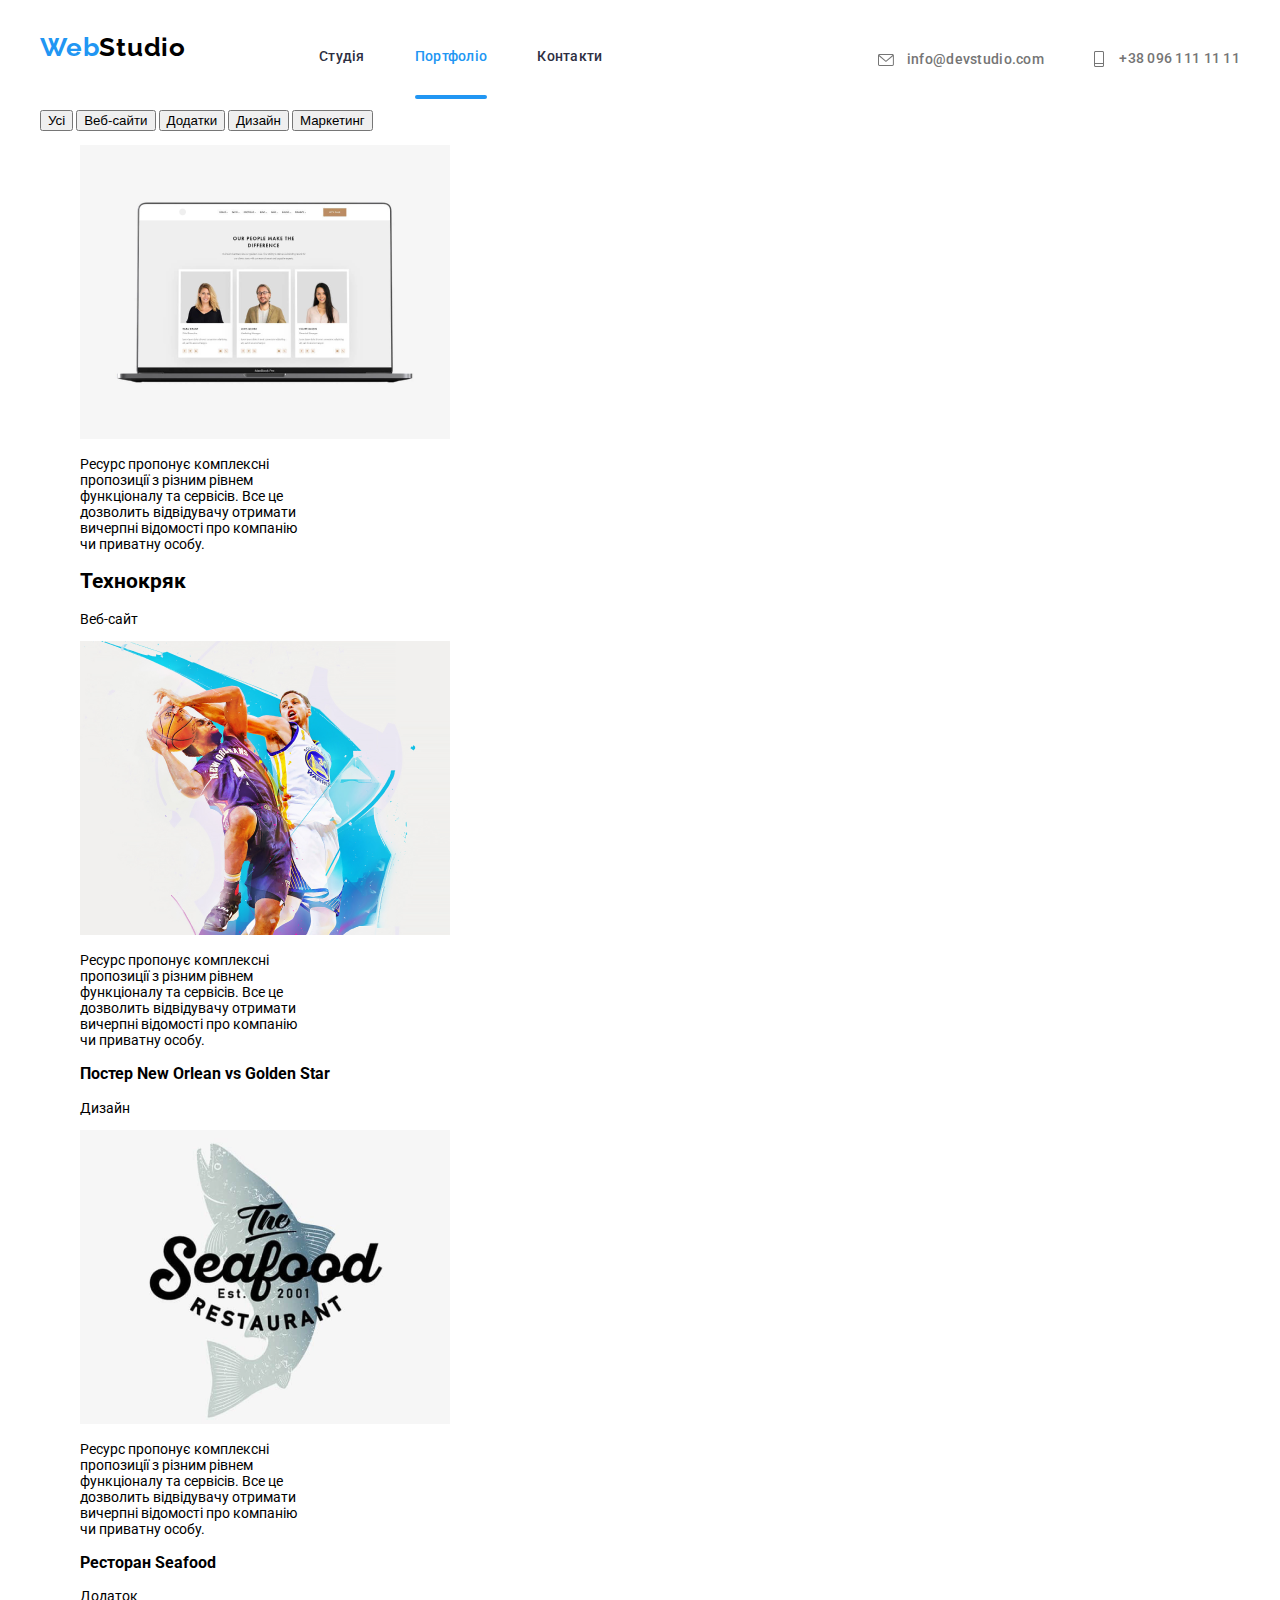
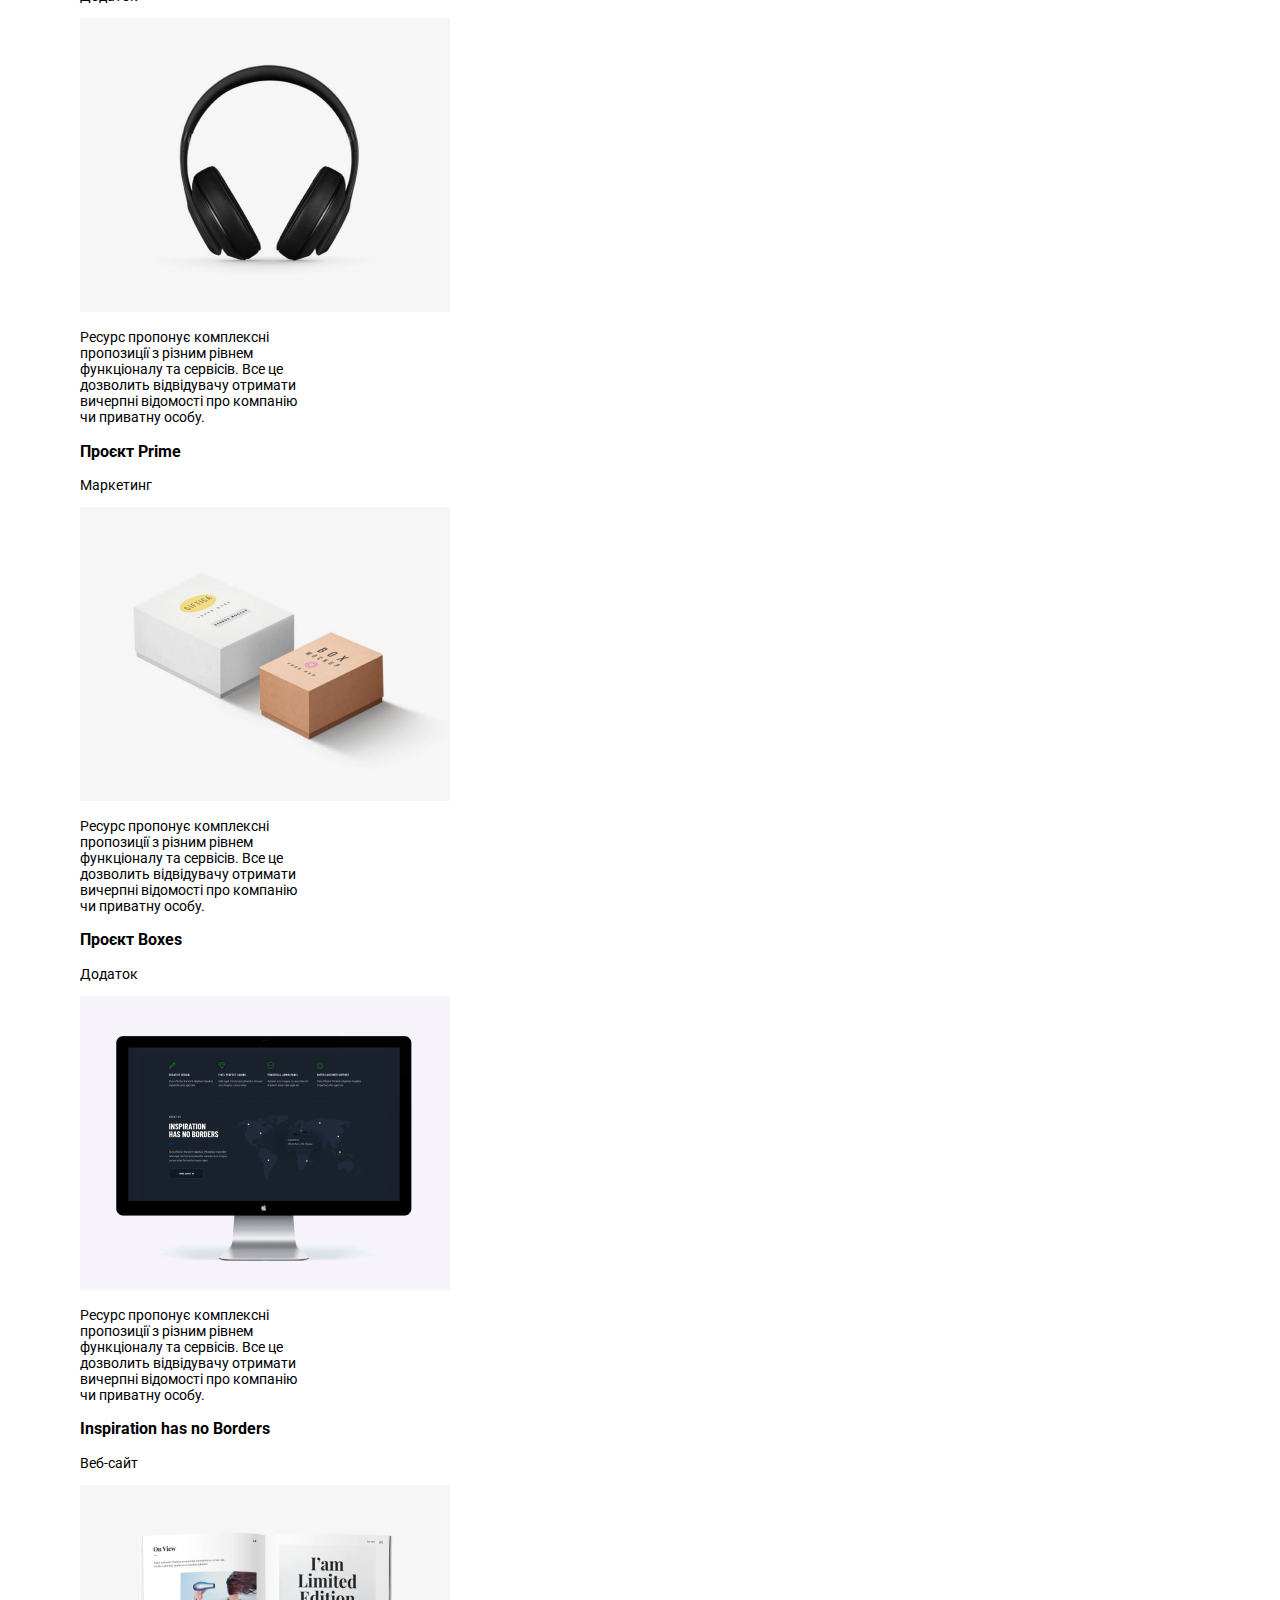
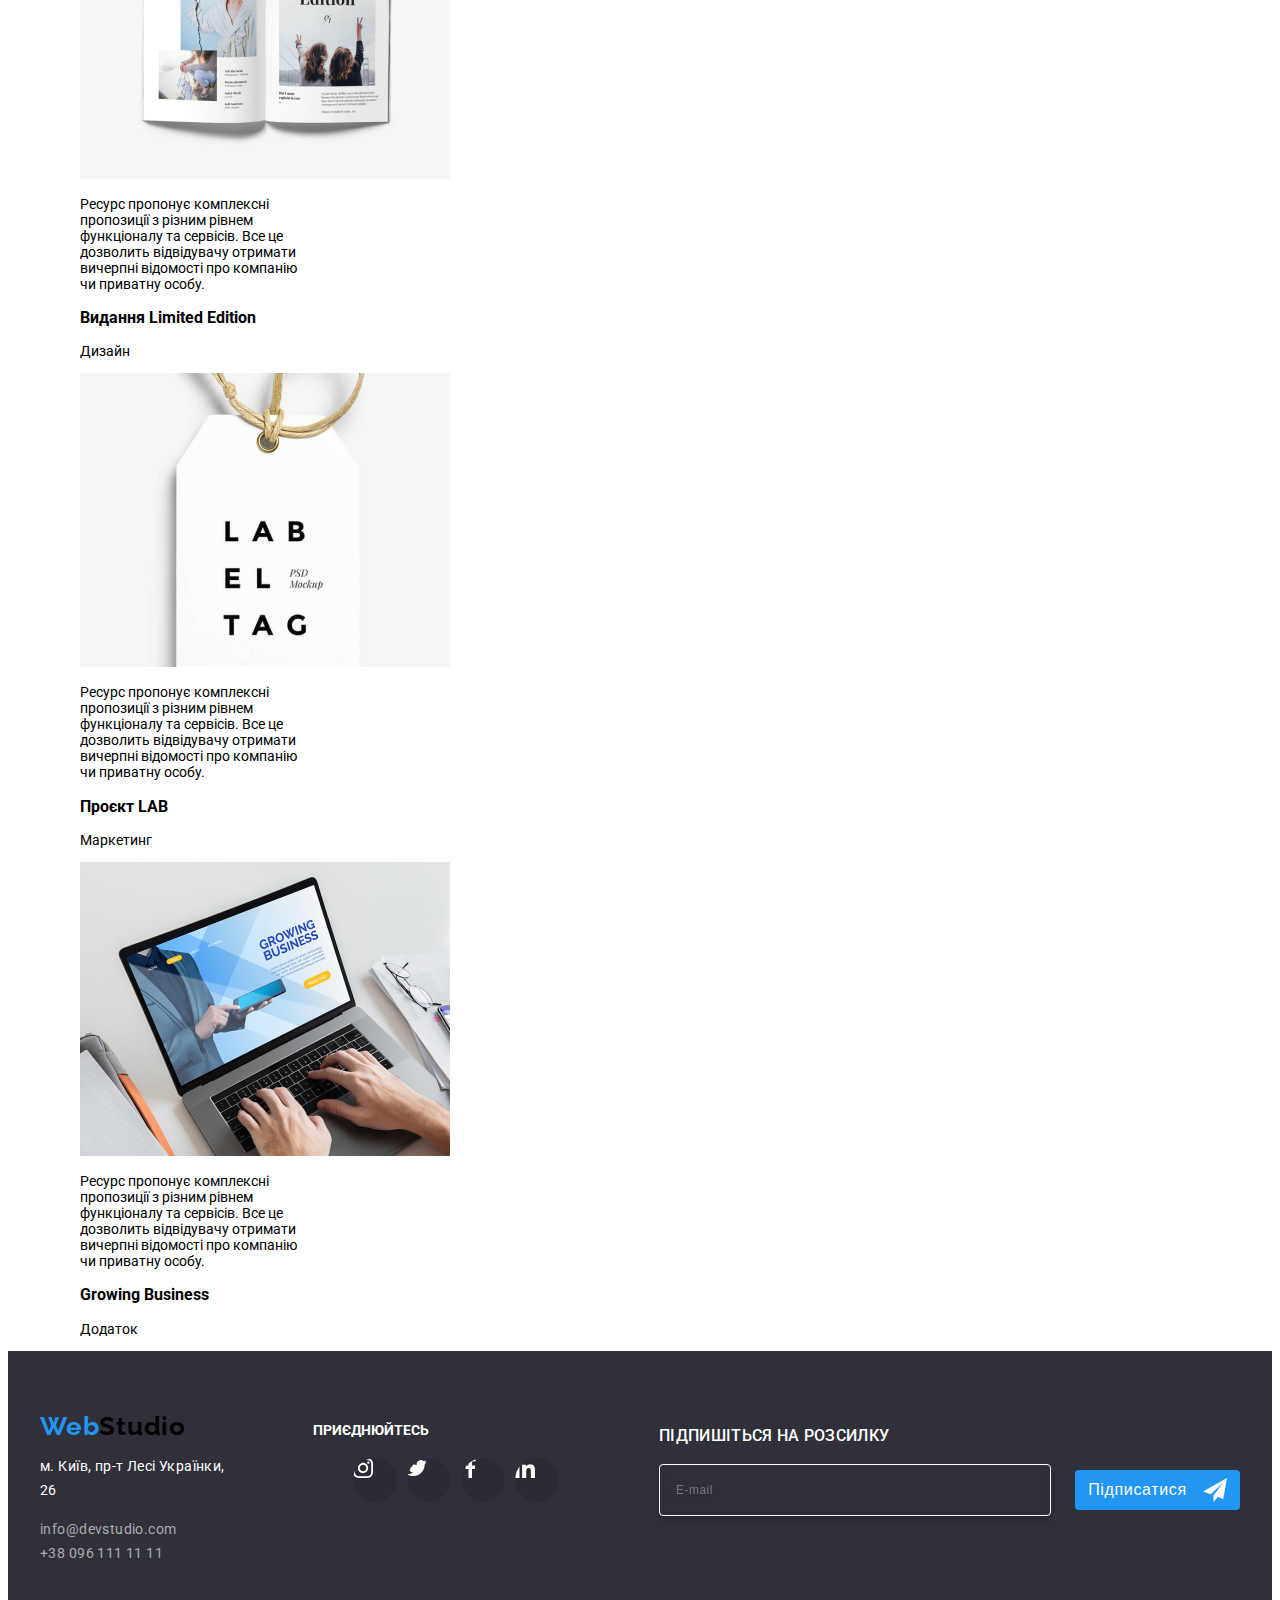
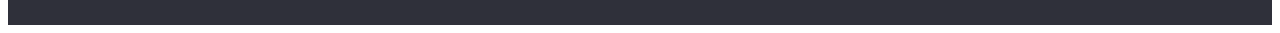
==== commit e77c515c: "update" ====
--- a/Portfolio.html
+++ b/Portfolio.html
@@ -203,13 +203,13 @@
         <!-- <section class="footer-content"> -->
           <div class="footer-content-item">
             <a
-              href="file:///Users/marianasafiulin/Desktop/GOITEENS/dz4-5.html"
-              class="web-footer"
-              ><span class="web-footer-part">Web</span>Studio</a
-            >
+          class="logo footer-spacer__logo"
+          href="file:///Users/marianasafiulin/Desktop/GOITEENS/dz4-5.html"
+          ><span class="footer-spacer__logo--studio">Web</span>Studio</a
+        >
 
             <addres class="addres">
-              <p class="addres-text-footer">м. Київ, пр-т Лесі Українки, 26</p>
+              <p class="addres__text">м. Київ, пр-т Лесі Українки, 26</p>
               <a class="mail-footer" href="mailto:info@devstudio.com">
                 info@devstudio.com</a
               >
@@ -221,45 +221,49 @@
           </div>
 
           <div class="footer-social-svg">
-            <h2 class="footer-svg-title">ПРИЄДНЮЙТЕСЬ</h2>
-            <div class="footer-svg-box">
+            <h2 class="footer-svg__title">ПРИЄДНЮЙТЕСЬ</h2>
+            <div class="footer-svg__box">
               <ul class="footer-background">
                 <li>
-                  <a class="footer-background-div">
-                    <svg class="footer-svg" width="20" height="20">
+                  <a class="footer-background__svg">
+                    <svg class="footer-background__use" >
                       <use
-                        class="footer-use-svg"
+                        class="footer-use__svg"
                         href="./images/symboldefs.svg#icon-instagram"
+                        width="20" height="20"
                       />
                     </svg>
                   </a>
                 </li>
                 <li>
-                  <a class="footer-background-div">
-                    <svg class="footer-svg">
+                  <a class="footer-background__svg">
+                    <svg class="footer-background__use" >
                       <use
-                        class="footer-use-svg"
+                        class="footer-use__svg"
                         href="./images/symboldefs.svg#icon-twitter"
+                        width="20" height="20"
                       />
                     </svg>
                   </a>
                 </li>
                 <li>
-                  <a class="footer-background-div">
-                    <svg class="footer-svg">
+                  <a class="footer-background__svg">
+                    <svg class="footer-background__use" >
                       <use
-                        class="footer-use-svg"
+                        class="footer-use__svg"
                         href="./images/symboldefs.svg#icon-facebook"
+                        width="20" height="20"
                       />
                     </svg>
                   </a>
                 </li>
                 <li>
-                  <a class="footer-background-div">
-                    <svg class="footer-svg">
+                  <a class="footer-background__svg">
+                    <svg class="footer-background__use" >
                       <use
-                        class="footer-use-svg"
+                        class="footer-use__svg"
                         href="./images/symboldefs.svg#icon-linkedin"
+                        width="20" height="20"
                       />
                     </svg>
                   </a>
@@ -267,21 +271,22 @@
               </ul>
             </div>
           </div>
-          <div class="footer-media-form">
-            <h2 class="footer-media-text">ПІДПИШІТЬСЯ НА РОЗСИЛКУ</h2>
+          <div class="footer-media__form">
+            <h2 class="footer-media__text">ПІДПИШІТЬСЯ НА РОЗСИЛКУ</h2>
 
             <form class="footer-form">
-              <label class="footer-label">
+              <label class="footer-form__label">
                 <input
-                  class="footer-form-input"
+                  class="footer-form__input"
                   type="email"
                   name="footer-email"
                   placeholder="E-mail"
+                  width="358" height="50"
                 />
               </label>
-              <button type="submit" class="footer-form-btn">
+              <button type="submit" class="footer-form__btn">
                 Підписатися
-                <svg class="footer-button-icon" width="24" height="24">
+                <svg class="footer-form__icon" width="24" height="24">
                   <use
                     href="./images/svg/symboldefs.svg#icon-icon-send"
                     width="24"
--- a/css/main.min.css
+++ b/css/main.min.css
@@ -1 +1 @@
-@keyframes svg-background{0%{background-color:initial}100%{background-color:#2196f3}}body{font-family:"Roboto",sans-serif;font-size:14px;font-weight:400}.container{width:1200px;padding:0 15px;margin:0 auto}ul{list-style-type:none}.header{padding:24px 0 25px;display:flex;justify-content:center}.header .container{display:flex;justify-content:space-between}.logo{color:#000;font-family:Raleway;font-size:26px;font-style:normal;font-weight:700;line-height:normal;letter-spacing:.78px;margin-right:93px;text-decoration:none;transition-property:color;transition-duration:250ms;animation-name:header-anim}.header-spacer__logo--studio{color:#2196f3;font-family:"Raleway",sans-serif;font-size:26px;font-style:normal;text-decoration:none;font-weight:700;line-height:normal;letter-spacing:.78px}.logo:hover{color:#2196f3}.navigation{display:flex;align-items:center}.nav-list{display:flex;gap:50px}.nav-list__item{color:#212121;font-family:Roboto;font-size:14px;font-style:normal;font-weight:500;line-height:normal;letter-spacing:.28px;animation-name:header-anim}.nav-list__link{position:relative;color:#2e2f42;font-family:Roboto;font-size:16px;font-style:normal;font-weight:500;line-height:1.5;letter-spacing:.02em;text-decoration:none;display:block;gap:40px;font-size:14px;transition-property:color;transition-duration:250ms;transition-timing-function:cubic-bezier(0.4, 0, 0.2, 1)}.addres-list__item{color:#757575;font-family:"Roboto",sans-serif;font-size:14px;font-style:normal;font-weight:500;line-height:normal;letter-spacing:.28px;animation-name:header-anim}.addres-list__link{color:inherit;text-decoration:none;transition-property:color;transition-duration:250ms;transition-timing-function:cubic-bezier(0.4, 0, 0.2, 1)}.addres-list__svg{margin-right:10px;vertical-align:middle;fill:#757575}.addres-list__icon{animation-name:fill;transition-property:fill;transition-duration:250ms;transition-timing-function:cubic-bezier(0.4, 0, 0.2, 1)}.addres-list__link:hover{color:#2196f3}.addres-list__svg{margin-right:10px;vertical-align:middle;fill:#757575}.addres-list__item:hover .addres-list__icon{fill:#2196f3}@keyframes header-anim{0%{color:initial}100%{color:#2196f3}}.addres-list{display:flex;gap:50px;align-items:center}.nav-list__link.nav-list__link--current::after{content:"";position:relative;display:block;left:0;top:28px;bottom:-1px;height:4px;background-color:#2196f3;border-radius:2px;transition-property:color;transition-duration:250ms;transition-timing-function:cubic-bezier(0.4, 0, 0.2, 1)}.nav-list__link:hover{width:100%;color:#2196f3}.nav-list__link.nav-list__link--current{color:#2196f3}.nav-list__item:hover .navigation__link{color:#2196f3}.hero{background-image:url("../images/overlay.jpg");opacity:0,5;background-repeat:no-repeat;background-color:#2f303a;padding-top:200px;padding-bottom:200px;background-position:center}.hero__button{border-radius:4px;background:#2196f3;border:none;box-shadow:0px 4px 4px 0px rgba(0,0,0,.15)}.hero__button{color:#fff;text-align:center;font-family:Roboto;font-size:16px;font-style:normal;font-weight:700;line-height:30px;padding:10px 32px;display:block;margin:0 auto}.hero__title{width:696px;height:120px;color:#fff;text-align:center;font-family:Roboto;font-weight:900;font-size:44px;font-style:normal;text-transform:uppercase;margin:auto}.adventages-list{display:flex;gap:30px}.adventages{padding:94px 0 94px}.adventages-list__item::before{content:"";display:inline-block;width:270px;height:120px;background-color:#f5f4fa;background-repeat:no-repeat;background-position:center}.adventages-list__item:nth-child(1)::before{background-image:url("../images/antena.svg")}.adventages-list__item:nth-child(2)::before{background-image:url("../images/astronaut.svg")}.adventages-list__item:nth-child(3)::before{background-image:url("../images/clock.svg")}.adventages-list-item:nth-child(4)::before{background-image:url("../images/diagram.svg")}.adventages-list__title{color:#212121;font-family:Roboto;font-size:14px;font-style:normal;font-weight:700;line-height:normal;letter-spacing:.42px;text-transform:uppercase;padding-top:30px;padding-bottom:10px}.adventages-list__description{color:#757575;font-family:Roboto;font-size:14px;font-style:normal;font-weight:400;line-height:24px;letter-spacing:.42px}.work__title{margin-bottom:50px;color:#212121;text-align:center;font-family:"Roboto",sans-serif;font-size:36px;font-style:normal;font-weight:700;line-height:normal;letter-spacing:1.08px}.work-list{display:flex;gap:30px}.work-list__item{position:relative}.work-list__name{display:block;background-color:#2f303a;opacity:80%;width:370px;height:70px;padding-top:27px;position:relative;top:73px}.work-name__text{font-family:"Roboto",sans-serif;font-size:14px;color:#fff;padding-top:27px;position:absolute;width:100%;bottom:0;padding-bottom:27px;text-transform:uppercase;text-align:center;background-color:rgba(47,48,58,.8)}.team-list{display:flex;gap:30px}.team{display:flex;padding-top:94px;padding-bottom:94px;text-align:center;background:#f5f4fa}.team-list__user{background:#fff;padding-bottom:30px}.team-list__user:hover{box-shadow:0px 2px 1px 0px rgba(0,0,0,.2),0px 1px 1px 0px rgba(0,0,0,.14),0px 1px 3px 0px rgba(0,0,0,.12);border:#000;border-radius:0px 0px 4px 4px}.comunication-list__link{display:flex;justify-content:center;align-items:center;width:44px;height:44px;border:2px solid none;border-radius:45px;fill:#afb1b8;animation-name:svg-background;transition-property:background-color;transition-duration:250ms;transition-timing-function:cubic-bezier(0.4, 0, 0.2, 1)}.background-div:hover{background-color:#2196f3;fill:#fff;border:2px solid none;border-radius:45px}.background-div-svg{display:flex;justify-content:center;gap:10px}@keyframes svg-background{0%{background-color:initial}100%{background-color:#2196f3}}.team__title{color:#000}.users{padding:94px 0 94px 0}.users-list-title{text-align:center;margin-bottom:50px;color:#212121;font-family:"Roboto",sans-serif;font-size:36px;font-style:normal;font-weight:700;line-height:normal;letter-spacing:1.08px}.users-box{display:flex;padding-top:94px;padding-bottom:95px;display:flex;justify-content:space-between}.users-list{display:flex;gap:30px}.users-list-box{display:flex;align-items:center;width:170px;height:92px;border:#afb1b8 1px solid;border-radius:4px;transition-property:color;transition-duration:250ms;transition-timing-function:cubic-bezier(0.4, 0, 0.2, 1)}.users-list-box:hover .user-svg-use{fill:#2196f3}.users-list-box:hover{border-color:#2196f3;border-radius:4px}.users-svg{fill:#afb1b8;animation-name:fill;transition-property:fill;transition-duration:250ms;transition-timing-function:cubic-bezier(0.4, 0, 0.2, 1)}.users-list-svg{display:block;margin:0 auto;transition-property:border;transition-duration:250ms;transition-timing-function:cubic-bezier(0.4, 0, 0.2, 1)}.users-list-svg:hover{border:#2196f3}.users-list-box:hover .users-svg{fill:#2196f3}.footer-background{display:flex;justify-content:center}.footer{padding-top:60px;padding-bottom:60px;background-color:#2f303a}.footer .container{display:flex}.privacy-policy-link{color:#2196f3}.web-footer-part{color:#2196f3;text-decoration:none;font-family:Raleway;font-size:26px;font-style:normal;font-weight:700;line-height:normal;letter-spacing:.78px;text-decoration:none}.web-footer{color:#fff;font-family:Raleway;font-size:26px;font-style:normal;font-weight:700;line-height:normal;letter-spacing:.78px;padding-top:60px;text-decoration:none}.addres{padding-top:10px}.mail-footer{padding-top:5px}.tel-footer{padding-top:5px;padding-bottom:60px}.footer-background{display:flex;justify-content:center}.footer-content-item{margin-right:70px}.footer-social-svg{margin-top:70px;margin-right:93px}.mail-footer,.tel-footer{color:rgba(255,255,255,.6);font-family:Roboto;font-size:14px;font-style:normal;font-weight:400;line-height:24px;letter-spacing:.42px;text-decoration:none}.web-footer-part:hover{color:#2196f3}.footer-background__svg{display:flex;justify-content:center;align-items:center;width:44px;height:44px;border:2px solid none;border-radius:45px;fill:#afb1b8;animation-name:svg-background;transition-property:background-color;transition-duration:250ms;transition-timing-function:cubic-bezier(0.4, 0, 0.2, 1)}.backdrop{align-items:center;justify-content:center;display:flex;position:fixed;top:0;left:0;width:100%;height:100%;background-color:rgba(0,0,0,.5);opacity:1;z-index:9;transition:opacity 250ms cubic-bezier(0.4, 0, 0.2, 1)}.modal{position:absolute;width:528px;padding:40px;padding:15px;background-color:#fff;border-radius:4px;transform:translate(-2%, -1%);transition:transform 250ms cubic-bezier(0.4, 0, 0.2, 1)}.modal-title{font-family:"Roboto",sans-serif;font-weight:700;font-size:20px;letter-spacing:.03em;text-align:center;margin-bottom:12px}.modal-list{display:flex;flex-direction:column;margin-bottom:20px}.modal-list-label{letter-spacing:.01em;padding-right:7px;position:relative;font-size:12px}.modal-list-input{border:1px solid rgba(33,33,33,.2);border-radius:4px;width:100%;padding:12px 20px 12px 42px;margin-top:4px;outline:none;cursor:pointer}.modal-svg{position:absolute;left:16px;top:17px}.modal-list-input:hover{border-color:#2196f3;transition-duration:250ms;transition-timing-function:cubic-bezier(0.4, 0, 0.2, 1)}.modal-list-input:hover+.modal-svg{fill:#2196f3;animation-name:fill;transition-property:fill;transition-duration:250ms;transition-timing-function:cubic-bezier(0.4, 0, 0.2, 1)}@keyframes fill{0%{fill:initial}100%{fill:#2196f3}}.modal-textarea{width:100%;height:120px;font-size:12px;line-height:1.17;letter-spacing:.04em;color:#afb1b8;border:1px solid #afb1b8;border-radius:4px;background-color:rgba(0,0,0,0);padding:8px 16px;margin:8px 0 0 0}.div-modal-check{width:16px;height:15px;border:2px solid #212121;margin-right:5px}.div-modal-check:checked::after{display:flex;justify-content:center;align-items:center;background-color:#2196f3;border:3px solid #2196f3}.modal-list-item{margin-bottom:8px}.div-modal-text{font-weight:400;font-size:14px;line-height:1.71;letter-spacing:.03em;color:#757575;text-align:center;margin-bottom:40px}.div-modal-link{color:#2196f3;text-decoration:underline}.div-modal-bth-sbm{width:200px;height:50px;display:block;border:none;border-radius:4px;box-shadow:0 4px 4px 0 rgba(0,0,0,.5);font-weight:700;font-size:16px;line-height:1,87;margin:0 auto;cursor:pointer;letter-spacing:.06em;color:#fff;background-color:#2196f3}.div-modal-bth-close{right:px;width:30px;height:30px;border-radius:50px;background-color:#fff;cursor:pointer;border:1px solid rgba(30,30,30,.062745098);position:relative;left:468px}.div-modal-svg-close{fill:#757575;width:11px;height:11px}.div-modal-btn-close:hover{fill:#2196f3;animation-name:fill;transition-property:fill;transition-duration:250ms;transition-timing-function:cubic-bezier(0.4, 0, 0.2, 1)}.is-hidden{opacity:0;pointer-events:none}.no-scroll{overflow:hidden}.input-wrap{margin-top:8px;position:relative}.modal-list-name{color:#757575}.modal-textarea:hover{border-color:#2196f3;animation-name:input-border}@keyframes input-border{0%{fill:initial}100%{fill:#2196f3}}.footer-media__text{font-weight:500;font-size:16px;line-height:1.5;letter-spacing:.02em;color:#fff;margin-bottom:16px}.container-svg-footer{display:flex;gap:24px;border-radius:50%;width:100%;height:100%;justify-content:center;align-items:center;background-color:#2196f3;fill:#fff;transition:background-color 250ms cubic-bezier(0.4, 0, 0.2, 1)}.footer-form{display:flex;gap:24px;flex-direction:inherit;align-items:center}.footer-form__input{width:264px;height:40px;border-radius:4px;border:1px solid var(--WHITE, #fff);box-shadow:0px 4px 4px 0px rgba(0,0,0,.15);background-color:rgba(0,0,0,0);padding:0 16px;font-size:12px;line-height:1.5;letter-spacing:.04em;filter:drop-shadow(0px 4px 4px rgba(0, 0, 0, 0.15));color:#fff}.footer-form-input::-moz-placeholder{color:#fff}.footer-form-input::placeholder{color:#fff}.footer-form__btn{height:40px;min-width:165px;display:inline-flex;justify-content:center;align-items:center;border-radius:4px;color:#fff;background-color:#2196f3;border:none;color:#fff;text-align:center;font-size:16px;font-weight:500;line-height:1.5;letter-spacing:.04em;cursor:pointer}.footer-form__btn:hover{background-color:#2196f3;transition:transform 250ms cubic-bezier(0.4, 0, 0.2, 1),opacity 250ms cubic-bezier(0.4, 0, 0.2, 1)}.footer-form__btn:focus{background-color:#2196f3}.footer-form__icon{margin-left:16px;fill:#fff}/*# sourceMappingURL=main.min.css.map */+@keyframes svg-background{0%{background-color:initial}100%{background-color:#2196f3}}body{font-family:"Roboto",sans-serif;font-size:14px;font-weight:400}.container{width:1200px;padding:0 15px;margin:0 auto}ul{list-style-type:none}.header{padding:24px 0 25px;display:flex;justify-content:center}.header .container{display:flex;justify-content:space-between}.logo{color:#000;font-family:Raleway;font-size:26px;font-style:normal;font-weight:700;line-height:normal;letter-spacing:.78px;text-decoration:none;transition-property:color;transition-duration:250ms;animation-name:header-anim}.header-spacer{display:flex;gap:93px}.header-spacer__logo--studio{color:#2196f3;font-family:"Raleway",sans-serif;font-size:26px;font-style:normal;text-decoration:none;font-weight:700;line-height:normal;letter-spacing:.78px}.logo:hover{color:#2196f3}.navigation{display:flex;align-items:center}.nav-list{display:flex;gap:50px}.nav-list__item{color:#212121;font-family:Roboto;font-size:14px;font-style:normal;font-weight:500;line-height:normal;letter-spacing:.28px;animation-name:header-anim}.nav-list__link{position:relative;color:#2e2f42;font-family:Roboto;font-size:16px;font-style:normal;font-weight:500;line-height:1.5;letter-spacing:.02em;text-decoration:none;display:block;gap:40px;font-size:14px;transition-property:color;transition-duration:250ms;transition-timing-function:cubic-bezier(0.4, 0, 0.2, 1)}.addres-list__item{color:#757575;font-family:"Roboto",sans-serif;font-size:14px;font-style:normal;font-weight:500;line-height:normal;letter-spacing:.28px;animation-name:header-anim}.addres-list__link{color:inherit;text-decoration:none;transition-property:color;transition-duration:250ms;transition-timing-function:cubic-bezier(0.4, 0, 0.2, 1)}.addres-list__svg{margin-right:10px;vertical-align:middle;fill:#757575}.addres-list__icon{animation-name:fill;transition-property:fill;transition-duration:250ms;transition-timing-function:cubic-bezier(0.4, 0, 0.2, 1)}.addres-list__link:hover{color:#2196f3}.addres-list__svg{margin-right:10px;vertical-align:middle;fill:#757575}.addres-list__item:hover .addres-list__icon{fill:#2196f3}@keyframes header-anim{0%{color:initial}100%{color:#2196f3}}.addres-list{display:flex;gap:50px;align-items:center}.nav-list__link.nav-list__link--current::after{content:"";position:relative;display:block;left:0;top:28px;bottom:-1px;height:4px;background-color:#2196f3;border-radius:2px;transition-property:color;transition-duration:250ms;transition-timing-function:cubic-bezier(0.4, 0, 0.2, 1)}.nav-list__link:hover{width:100%;color:#2196f3}.nav-list__link.nav-list__link--current{color:#2196f3}.nav-list__item:hover .navigation__link{color:#2196f3}.hero{background-image:url("../images/overlay.jpg");opacity:0,5;background-repeat:no-repeat;background-color:#2f303a;padding-top:200px;padding-bottom:200px;background-position:center}.hero__button{border-radius:4px;background:#2196f3;border:none;box-shadow:0px 4px 4px 0px rgba(0,0,0,.15)}.hero__button{color:#fff;text-align:center;font-family:Roboto;font-size:16px;font-style:normal;font-weight:700;line-height:30px;padding:10px 32px;display:block;margin:0 auto}.hero__title{width:696px;height:120px;color:#fff;text-align:center;font-family:Roboto;font-weight:900;font-size:44px;font-style:normal;text-transform:uppercase;margin:auto}.adventages-list{display:flex;gap:30px}.adventages{padding:94px 0 94px}.adventages-list__title{color:#212121;font-family:Roboto;font-size:14px;font-style:normal;font-weight:700;line-height:normal;letter-spacing:.42px;text-transform:uppercase;padding-top:30px;padding-bottom:10px}.adventages-list__description{color:#757575;font-family:Roboto;font-size:14px;font-style:normal;font-weight:400;line-height:24px;letter-spacing:.42px}.adventages-list__item::before{content:"";display:inline-block;width:270px;height:120px;background-color:#f5f4fa;background-repeat:no-repeat;background-position:center}.adventages-list__item:nth-child(1)::before{background-image:url("../images/antena.svg")}.adventages-list__item:nth-child(2)::before{background-image:url("../images/astronaut.svg")}.adventages-list__item:nth-child(3)::before{background-image:url("../images/clock.svg")}.adventages-list-item:nth-child(4)::before{background-image:url(/images/diagram.svg)}.work__title{margin-bottom:50px;color:#212121;text-align:center;font-family:"Roboto",sans-serif;font-size:36px;font-style:normal;font-weight:700;line-height:normal;letter-spacing:1.08px}.work-list{display:flex;gap:30px}.work-list__item{position:relative}.work-list__name{display:block;background-color:#2f303a;opacity:80%;width:370px;height:70px;padding-top:27px;position:relative;top:73px}.work-name__text{font-family:"Roboto",sans-serif;font-size:14px;color:#fff;padding-top:27px;position:absolute;width:100%;bottom:0;padding-bottom:27px;text-transform:uppercase;text-align:center;background-color:rgba(47,48,58,.8)}.team-list{display:flex;gap:30px}.team-list__item{border-radius:5px;padding-bottom:30px;background-color:#fff;padding-bottom:30px}.team-list__name{word-wrap:break-word;margin-top:15px}.team-list__description{word-wrap:break-word;color:#fff}.team{display:flex;padding-top:94px;padding-bottom:94px;text-align:center;background:#f5f4fa}.team-list__item:hover{box-shadow:0px 2px 1px 0px rgba(0,0,0,.2),0px 1px 1px 0px rgba(0,0,0,.14),0px 1px 3px 0px rgba(0,0,0,.12);border:#000;border-radius:0px 0px 4px 4px}.comunication-list__link{display:flex;justify-content:center;align-items:center;width:44px;height:44px;border:2px solid none;border-radius:45px;fill:#afb1b8;animation-name:svg-background;transition-property:background-color;transition-duration:250ms;transition-timing-function:cubic-bezier(0.4, 0, 0.2, 1)}.comunication-list__link:hover{background-color:#2196f3;fill:#fff;border:2px solid none;border-radius:45px;transition-duration:250ms;transition-timing-function:cubic-bezier(0.4, 0, 0.2, 1)}.comunication-list{display:flex;justify-content:center;margin:0 auto}.background-div-svg{display:flex;justify-content:center;gap:10px}@keyframes svg-background{0%{background-color:initial}100%{background-color:#2196f3}}.team__title{color:#212121;font-size:36px;font-style:normal;font-family:"Roboto",sans-serif;font-weight:700;line-height:normal;letter-spacing:1px;text-transform:none;margin-bottom:50px}.team-list__name{color:#212121;font-size:16px;font-style:normal;font-family:"Roboto",sans-serif;font-weight:500;line-height:normal;letter-spacing:0;text-transform:none}.team-list__description{color:#757575;font-size:16px;font-style:normal;margin-top:10px;text-align:center;font-family:"Roboto",sans-serif;font-weight:400;line-height:normal;margin-bottom:30px;letter-spacing:0;text-transform:none}.users{padding:94px 0 94px 0}.users-title{text-align:center;margin-bottom:50px;color:#212121;font-family:"Roboto",sans-serif;font-size:36px;font-style:normal;font-weight:700;line-height:normal;letter-spacing:1.08px}.users-list{display:flex;gap:30px}.users-list__box{display:flex;align-items:center;width:170px;height:92px;border:#afb1b8 1px solid;border-radius:4px;transition-property:color;transition-duration:250ms;transition-timing-function:cubic-bezier(0.4, 0, 0.2, 1)}.users-list__svg{display:block;margin:0 auto;transition-property:border;transition-duration:250ms;transition-timing-function:cubic-bezier(0.4, 0, 0.2, 1)}.users-list__box:hover .user-svg-use{fill:#2196f3}.users-list__box:hover{border-color:#2196f3;border-radius:4px}.users-svg{fill:#afb1b8;animation-name:fill;transition-property:fill;transition-duration:250ms;transition-timing-function:cubic-bezier(0.4, 0, 0.2, 1)}.users-list__svg:hover{border:#2196f3}.users-list__box:hover .users-svg{fill:#2196f3}.footer-background{display:flex;justify-content:center}.footer{padding-top:60px;padding-bottom:60px;background-color:#2f303a}.footer .container{display:flex}.privacy-policy-link{color:#2196f3}.footer-spacer__logo--studio{color:#2196f3;font-family:"Raleway",sans-serif;font-size:26px;font-style:normal;text-decoration:none;font-weight:700;line-height:normal;letter-spacing:.78px}.addres{padding-top:10px}.mail-footer{padding-top:5px;margin-top:20px}.tel-footer{padding-top:5px;padding-bottom:60px}.footer-background{display:flex;justify-content:center}.footer-content-item{margin-right:70px}.mail-footer,.tel-footer{color:rgba(255,255,255,.6);font-family:Roboto;font-size:14px;font-style:normal;font-weight:400;line-height:24px;letter-spacing:.42px;text-decoration:none}.web-footer-part:hover{color:#2196f3}.addres__text{color:#fff;font-size:14px;font-weight:400;line-height:1.71;letter-spacing:.42px;text-align:left;text-transform:none;text-decoration:none;font-style:normal;word-wrap:break-word}.footer-social-svg__title{text-align:start;color:#fff;font-family:"Roboto",sans-serif;margin-bottom:25px;display:inline-block}.footer-svg__title{color:#fff;font-size:14px;font-style:normal;font-family:"Roboto",sans-serif;font-weight:700;line-height:normal;letter-spacing:0;text-transform:uppercase;margin-bottom:20px}.footer-social-svg{margin-right:90px}.footer-background__use{width:44px;height:44px;border:2px solid none;border-radius:45px;fill:#fff;background-color:rgba(0,0,0,.1);margin-right:10px}.footer-background__use:hover{background-color:#2196f3;fill:#fff;border:2px solid none;border-radius:45px;transition-duration:250ms;transition-timing-function:cubic-bezier(0.4, 0, 0.2, 1)}.footer-background__svg{display:flex;align-items:center;justify-content:center}.backdrop{align-items:center;justify-content:center;display:flex;position:fixed;top:0;left:0;width:100%;height:100%;background-color:rgba(0,0,0,.5);opacity:1;z-index:9;transition:opacity 250ms cubic-bezier(0.4, 0, 0.2, 1)}.modal{position:absolute;width:528px;padding:40px;padding:15px;background-color:#fff;border-radius:4px;transform:translate(-2%, -1%);transition:transform 250ms cubic-bezier(0.4, 0, 0.2, 1)}.modal-title{font-family:"Roboto",sans-serif;font-weight:700;font-size:20px;letter-spacing:.03em;text-align:center;margin-bottom:12px}.modal-list{display:flex;flex-direction:column;margin-bottom:20px}.modal-list-label{letter-spacing:.01em;padding-right:7px;position:relative;font-size:12px}.modal-list-input{border:1px solid rgba(33,33,33,.2);border-radius:4px;width:100%;padding:12px 20px 12px 42px;margin-top:4px;outline:none;cursor:pointer}.modal-svg{position:absolute;left:16px;top:17px}.modal-list-input:hover{border-color:#2196f3;transition-duration:250ms;transition-timing-function:cubic-bezier(0.4, 0, 0.2, 1)}.modal-list-input:hover+.modal-svg{fill:#2196f3;animation-name:fill;transition-property:fill;transition-duration:250ms;transition-timing-function:cubic-bezier(0.4, 0, 0.2, 1)}@keyframes fill{0%{fill:initial}100%{fill:#2196f3}}.modal-textarea{width:100%;height:120px;font-size:12px;line-height:1.17;letter-spacing:.04em;color:#afb1b8;border:1px solid #afb1b8;border-radius:4px;background-color:rgba(0,0,0,0);padding:8px 16px;margin:8px 0 0 0}.div-modal-check{width:16px;height:15px;border:2px solid #212121;margin-right:5px}.div-modal-check:checked::after{display:flex;justify-content:center;align-items:center;background-color:#2196f3;border:3px solid #2196f3}.modal-list-item{margin-bottom:8px}.div-modal-text{font-weight:400;font-size:14px;line-height:1.71;letter-spacing:.03em;color:#757575;text-align:center;margin-bottom:40px}.div-modal-link{color:#2196f3;text-decoration:underline}.div-modal-bth-sbm{width:200px;height:50px;display:block;border:none;border-radius:4px;box-shadow:0 4px 4px 0 rgba(0,0,0,.5);font-weight:700;font-size:16px;line-height:1,87;margin:0 auto;cursor:pointer;letter-spacing:.06em;color:#fff;background-color:#2196f3}.div-modal-bth-close{right:px;width:30px;height:30px;border-radius:50px;background-color:#fff;cursor:pointer;border:1px solid rgba(30,30,30,.062745098);position:relative;left:468px}.div-modal-svg-close{fill:#757575;width:11px;height:11px}.div-modal-btn-close:hover{fill:#2196f3;animation-name:fill;transition-property:fill;transition-duration:250ms;transition-timing-function:cubic-bezier(0.4, 0, 0.2, 1)}.is-hidden{opacity:0;pointer-events:none}.no-scroll{overflow:hidden}.input-wrap{margin-top:8px;position:relative}.modal-list-name{color:#757575}.modal-textarea:hover{border-color:#2196f3;animation-name:input-border}@keyframes input-border{0%{fill:initial}100%{fill:#2196f3}}.footer-media__text{font-weight:500;font-size:16px;line-height:1.5;letter-spacing:.02em;color:#fff;margin-bottom:16px}.container-svg-footer{display:flex;gap:24px;border-radius:50%;width:100%;height:100%;justify-content:center;align-items:center;background-color:#2196f3;fill:#fff;transition:background-color 250ms cubic-bezier(0.4, 0, 0.2, 1)}.footer-form{display:flex;gap:24px;flex-direction:inherit;align-items:center}.footer-form__input{width:358px;height:50px;border-radius:4px;border:1px solid var(--WHITE, #fff);box-shadow:0px 4px 4px 0px rgba(0,0,0,.15);background-color:rgba(0,0,0,0);padding:0 16px;font-size:12px;line-height:1.5;letter-spacing:.04em;filter:drop-shadow(0px 4px 4px rgba(0, 0, 0, 0.15));color:inherit}.footer-form-input::-moz-placeholder{color:#fff}.footer-form-input::placeholder{color:#fff}.footer-form__btn{height:40px;min-width:165px;display:inline-flex;justify-content:center;align-items:center;border-radius:4px;color:#fff;background-color:#2196f3;border:none;color:#fff;text-align:center;font-size:16px;font-weight:500;line-height:1.5;letter-spacing:.04em;cursor:pointer}.footer-form__btn:hover{background-color:#2196f3;transition:transform 250ms cubic-bezier(0.4, 0, 0.2, 1),opacity 250ms cubic-bezier(0.4, 0, 0.2, 1)}.footer-form__btn:focus{background-color:#2196f3}.footer-form__icon{margin-left:16px;fill:#fff}/*# sourceMappingURL=main.min.css.map */